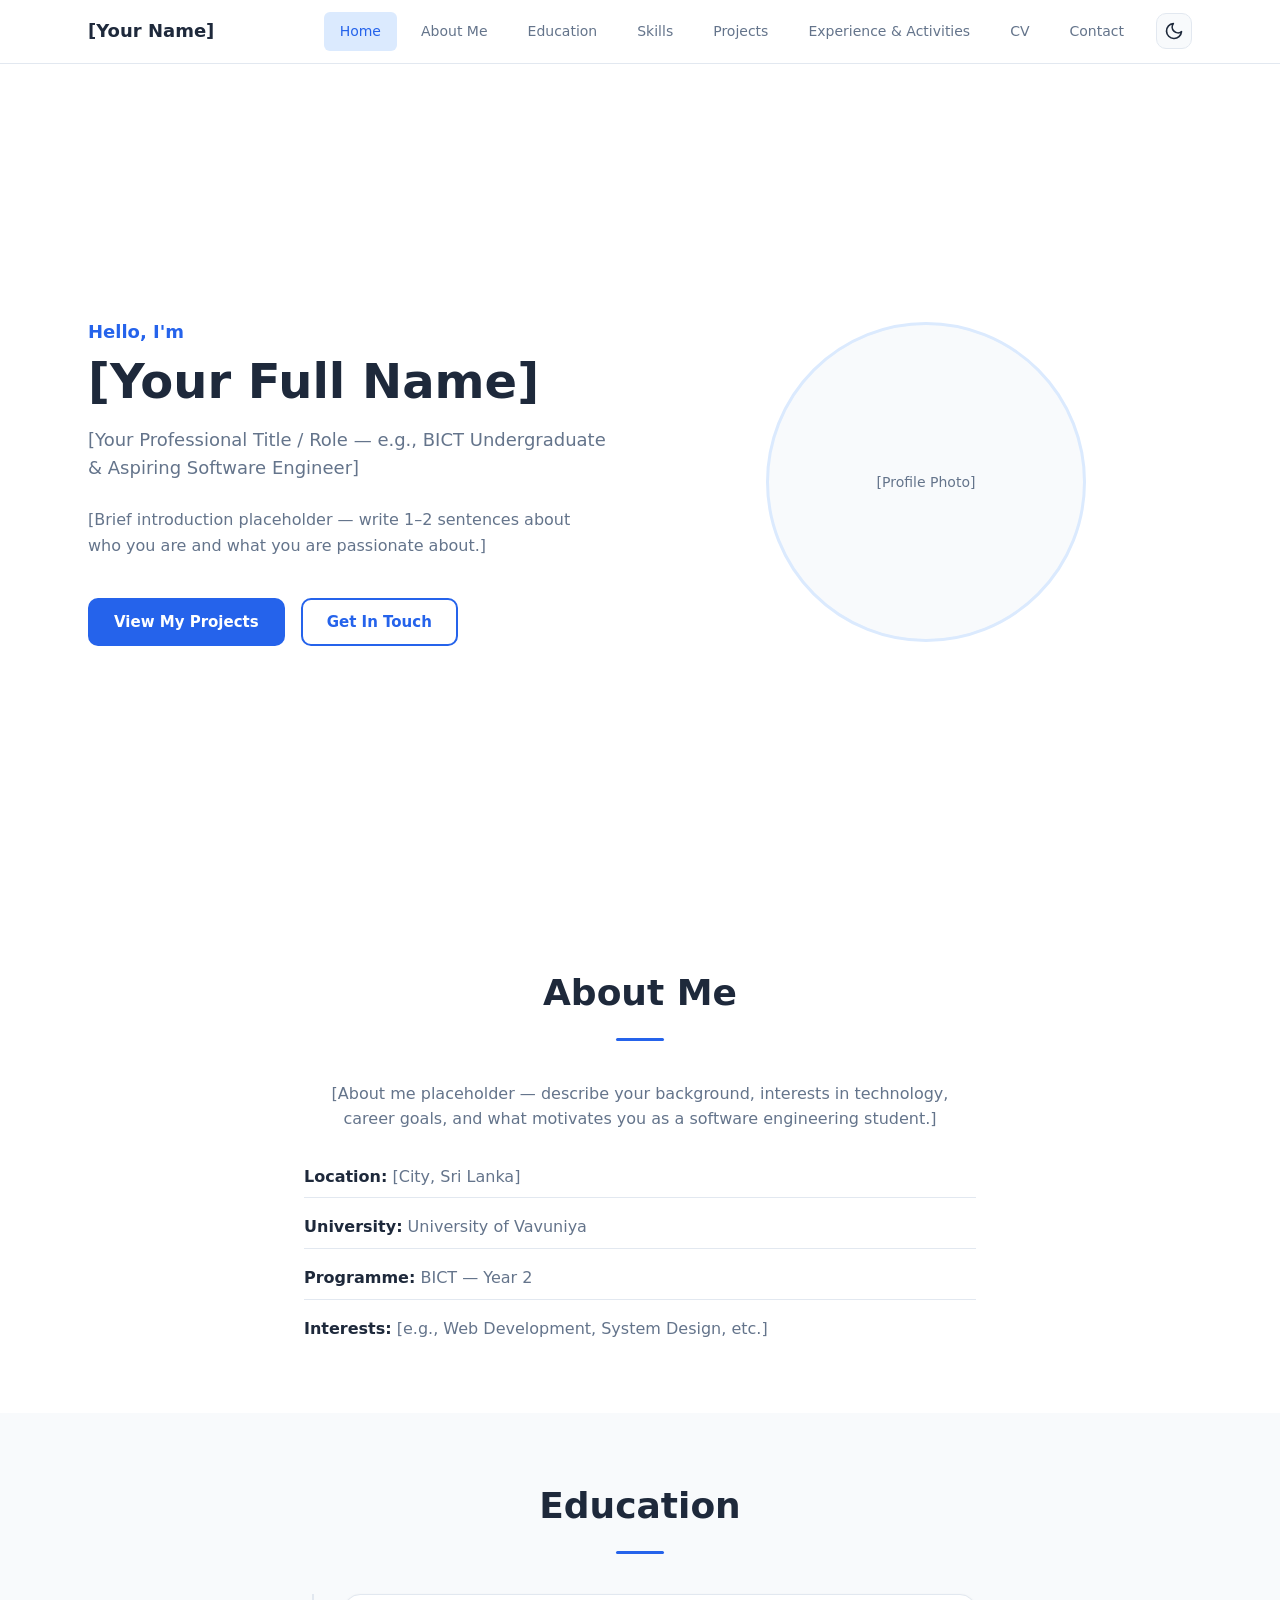
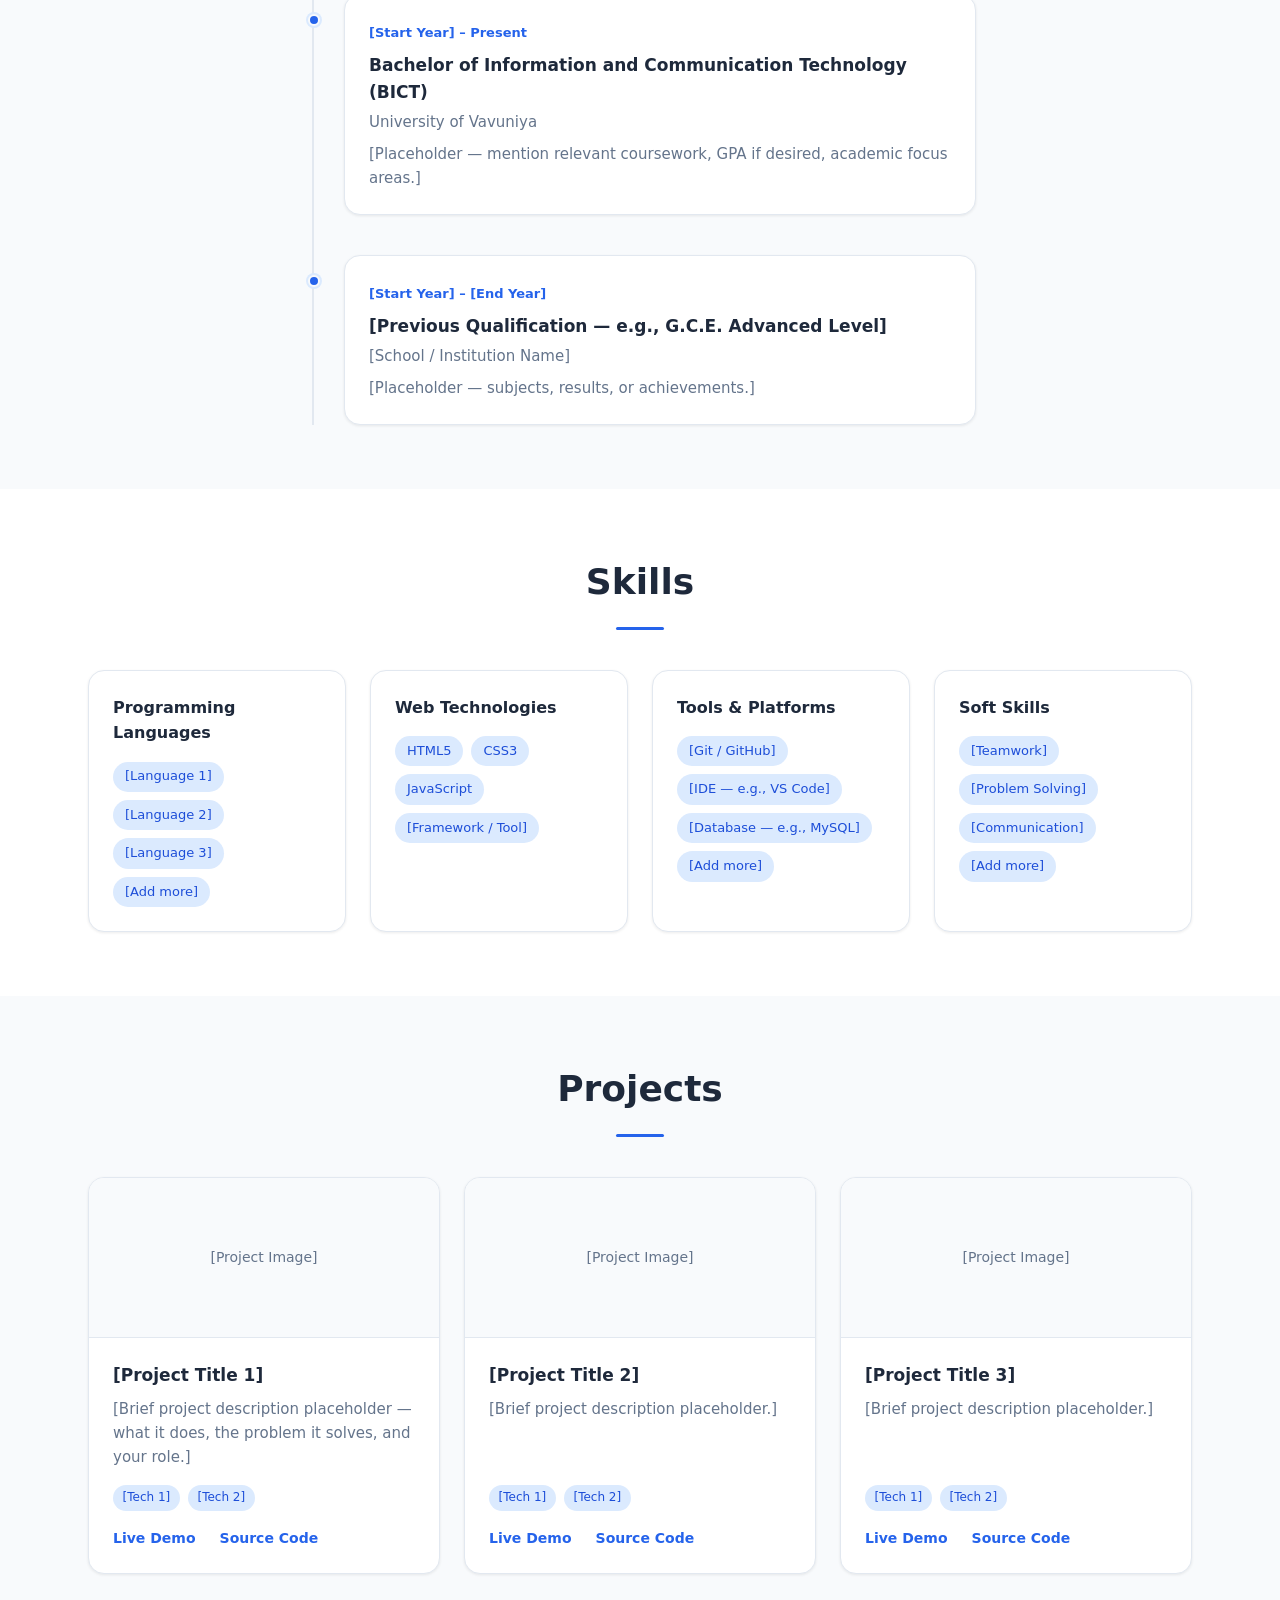
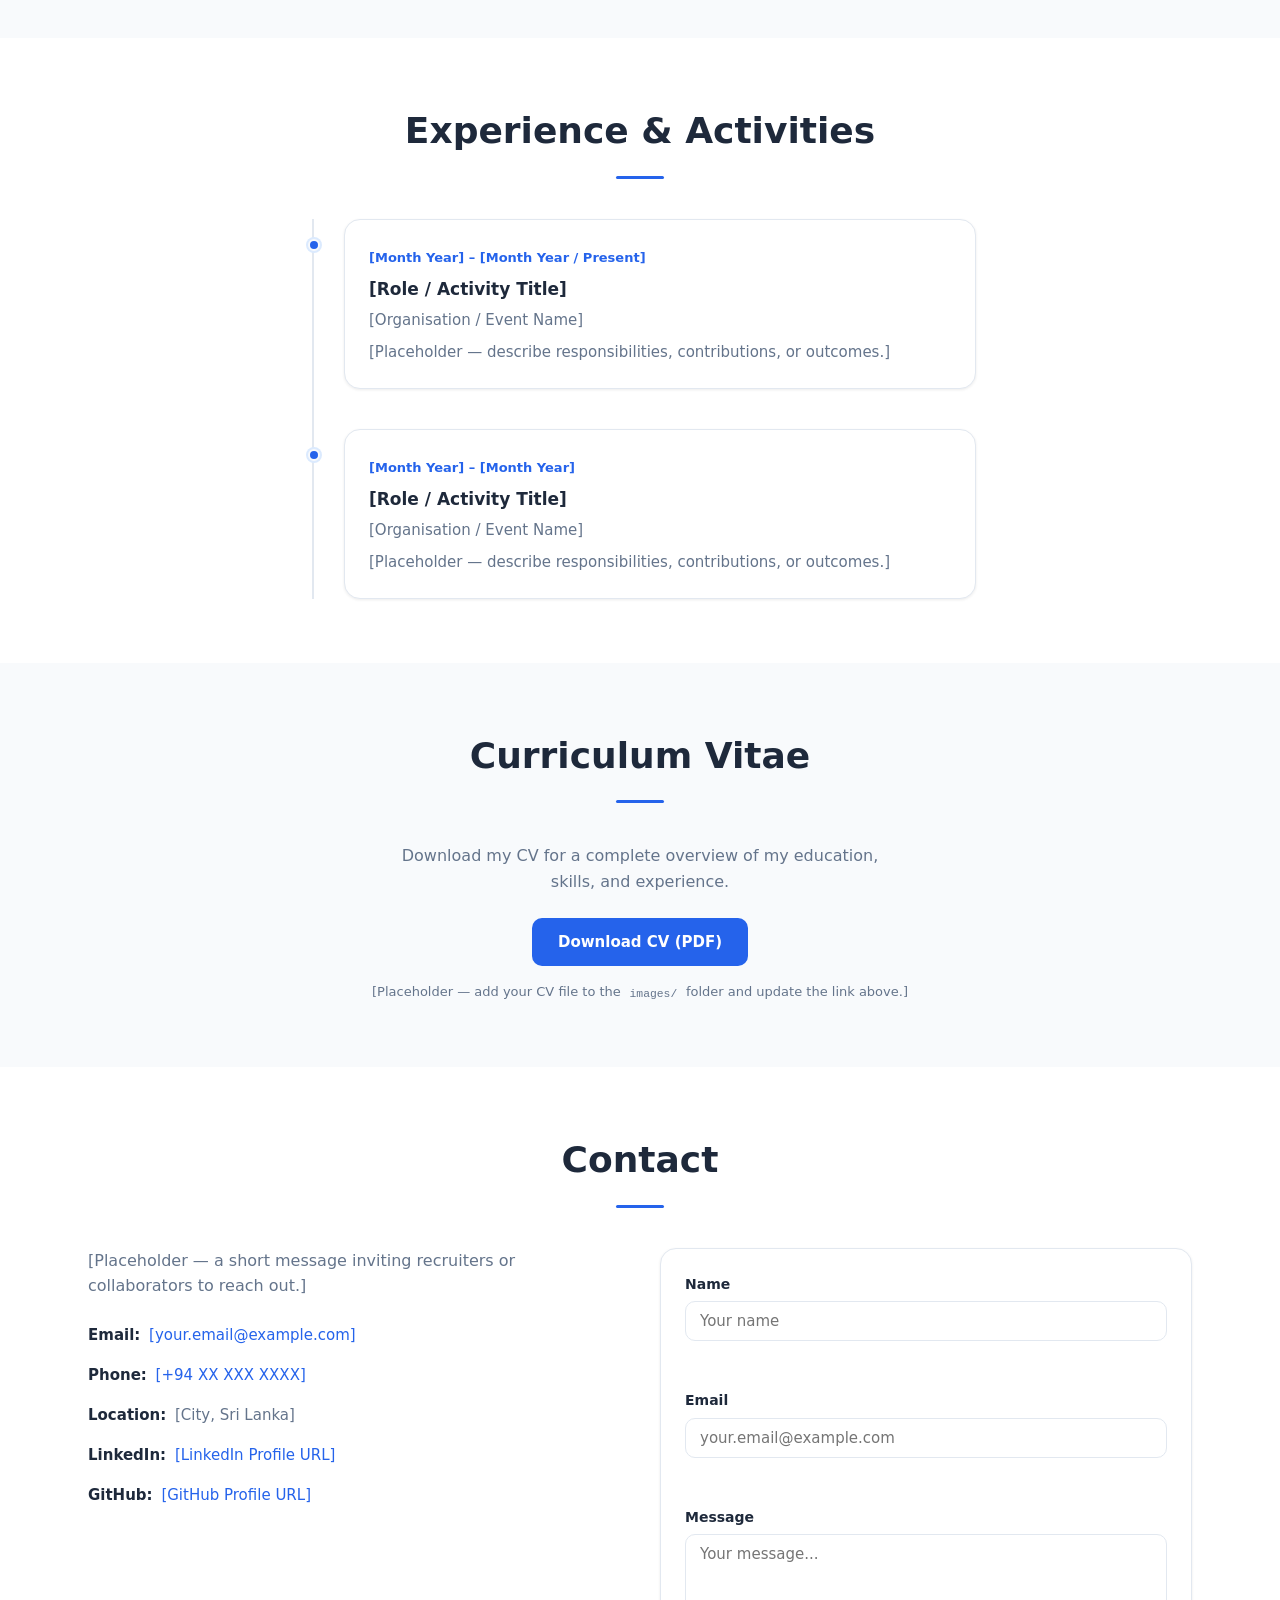
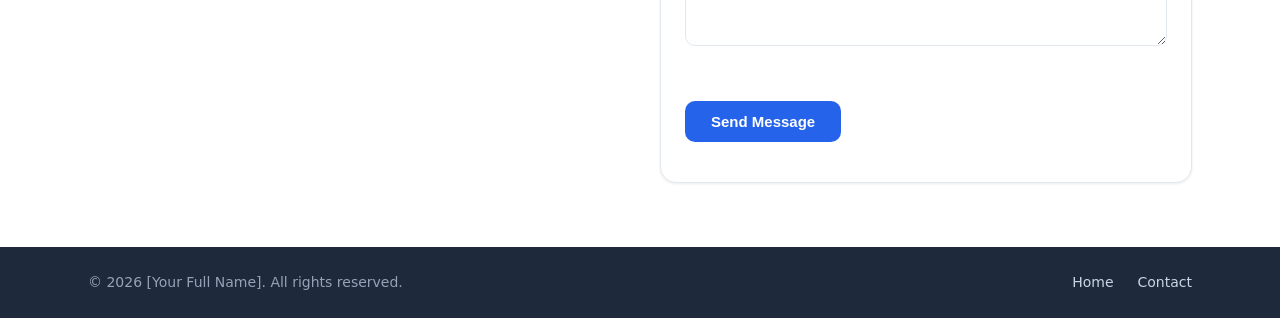
==== Website/index.html @ 362c8fc5 "Add initial portfolio website" ====
<!DOCTYPE html>
<html lang="en">
<head>
  <meta charset="UTF-8">
  <meta name="viewport" content="width=device-width, initial-scale=1.0">
  <meta name="description" content="Professional portfolio of a BICT undergraduate at the University of Vavuniya.">
  <title>[Your Name] | Professional Portfolio</title>
  <script>
    (function () {
      var storageKey = "portfolio-theme";
      var saved = localStorage.getItem(storageKey);
      var theme =
        saved ||
        (window.matchMedia("(prefers-color-scheme: dark)").matches ? "dark" : "light");
      document.documentElement.setAttribute("data-theme", theme);
    })();
  </script>
  <link rel="stylesheet" href="css/style.css">
</head>
<body>

  <!-- Skip link for keyboard users -->
  <a class="skip-link" href="#main-content">Skip to main content</a>

  <!-- Site Header & Navigation -->
  <header class="site-header">
    <nav class="navbar" aria-label="Primary navigation">
      <a class="navbar__brand" href="#home">[Your Name]</a>

      <div class="navbar__end">
        <ul class="navbar__menu" id="nav-menu">
          <li><a class="navbar__link" href="#home">Home</a></li>
          <li><a class="navbar__link" href="#about">About Me</a></li>
          <li><a class="navbar__link" href="#education">Education</a></li>
          <li><a class="navbar__link" href="#skills">Skills</a></li>
          <li><a class="navbar__link" href="#projects">Projects</a></li>
          <li><a class="navbar__link" href="#experience">Experience &amp; Activities</a></li>
          <li><a class="navbar__link" href="#cv">CV</a></li>
          <li><a class="navbar__link" href="#contact">Contact</a></li>
        </ul>

        <div class="navbar__controls">
          <button
            class="theme-toggle"
            id="theme-toggle"
            type="button"
            aria-label="Switch to dark mode"
            title="Switch to dark mode"
          >
            <svg class="theme-toggle__icon theme-toggle__icon--sun" xmlns="http://www.w3.org/2000/svg" width="20" height="20" viewBox="0 0 24 24" fill="none" stroke="currentColor" stroke-width="2" stroke-linecap="round" stroke-linejoin="round" aria-hidden="true">
              <circle cx="12" cy="12" r="5"></circle>
              <line x1="12" y1="1" x2="12" y2="3"></line>
              <line x1="12" y1="21" x2="12" y2="23"></line>
              <line x1="4.22" y1="4.22" x2="5.64" y2="5.64"></line>
              <line x1="18.36" y1="18.36" x2="19.78" y2="19.78"></line>
              <line x1="1" y1="12" x2="3" y2="12"></line>
              <line x1="21" y1="12" x2="23" y2="12"></line>
              <line x1="4.22" y1="19.78" x2="5.64" y2="18.36"></line>
              <line x1="18.36" y1="5.64" x2="19.78" y2="4.22"></line>
            </svg>
            <svg class="theme-toggle__icon theme-toggle__icon--moon" xmlns="http://www.w3.org/2000/svg" width="20" height="20" viewBox="0 0 24 24" fill="none" stroke="currentColor" stroke-width="2" stroke-linecap="round" stroke-linejoin="round" aria-hidden="true">
              <path d="M21 12.79A9 9 0 1 1 11.21 3 7 7 0 0 0 21 12.79z"></path>
            </svg>
          </button>

          <button
            class="navbar__toggle"
            id="nav-toggle"
            type="button"
            aria-label="Toggle navigation menu"
            aria-expanded="false"
            aria-controls="nav-menu"
          >
            <span class="navbar__toggle-bar"></span>
            <span class="navbar__toggle-bar"></span>
            <span class="navbar__toggle-bar"></span>
          </button>
        </div>
      </div>
    </nav>
  </header>

  <main id="main-content">

    <!-- Home / Hero -->
    <section class="section section--hero" id="home" aria-labelledby="hero-heading">
      <div class="container hero">
        <div class="hero__content">
          <p class="hero__greeting">Hello, I'm</p>
          <h1 class="hero__title" id="hero-heading">[Your Full Name]</h1>
          <p class="hero__subtitle">[Your Professional Title / Role — e.g., BICT Undergraduate &amp; Aspiring Software Engineer]</p>
          <p class="hero__intro">
            [Brief introduction placeholder — write 1–2 sentences about who you are and what you are passionate about.]
          </p>
          <div class="hero__actions">
            <a class="btn btn--primary" href="#projects">View My Projects</a>
            <a class="btn btn--outline" href="#contact">Get In Touch</a>
          </div>
        </div>
        <div class="hero__image-wrapper">
          <!-- Replace src with your profile photo: images/profile.jpg -->
          <div class="hero__image-placeholder" role="img" aria-label="Profile photo placeholder">
            <span>[Profile Photo]</span>
          </div>
        </div>
      </div>
    </section>

    <!-- About Me -->
    <section class="section" id="about" aria-labelledby="about-heading">
      <div class="container">
        <h2 class="section__title" id="about-heading">About Me</h2>
        <div class="section__divider" aria-hidden="true"></div>
        <div class="about">
          <p class="about__text">
            [About me placeholder — describe your background, interests in technology, career goals, and what motivates you as a software engineering student.]
          </p>
          <ul class="about__highlights">
            <li><strong>Location:</strong> [City, Sri Lanka]</li>
            <li><strong>University:</strong> University of Vavuniya</li>
            <li><strong>Programme:</strong> BICT — Year 2</li>
            <li><strong>Interests:</strong> [e.g., Web Development, System Design, etc.]</li>
          </ul>
        </div>
      </div>
    </section>

    <!-- Education -->
    <section class="section section--alt" id="education" aria-labelledby="education-heading">
      <div class="container">
        <h2 class="section__title" id="education-heading">Education</h2>
        <div class="section__divider" aria-hidden="true"></div>
        <div class="timeline">

          <article class="timeline__item">
            <div class="timeline__marker" aria-hidden="true"></div>
            <div class="timeline__content card">
              <time class="timeline__date" datetime="[YYYY]-[MM]">[Start Year] – Present</time>
              <h3 class="timeline__title">Bachelor of Information and Communication Technology (BICT)</h3>
              <p class="timeline__org">University of Vavuniya</p>
              <p class="timeline__desc">[Placeholder — mention relevant coursework, GPA if desired, academic focus areas.]</p>
            </div>
          </article>

          <article class="timeline__item">
            <div class="timeline__marker" aria-hidden="true"></div>
            <div class="timeline__content card">
              <time class="timeline__date" datetime="[YYYY]-[MM]">[Start Year] – [End Year]</time>
              <h3 class="timeline__title">[Previous Qualification — e.g., G.C.E. Advanced Level]</h3>
              <p class="timeline__org">[School / Institution Name]</p>
              <p class="timeline__desc">[Placeholder — subjects, results, or achievements.]</p>
            </div>
          </article>

        </div>
      </div>
    </section>

    <!-- Skills -->
    <section class="section" id="skills" aria-labelledby="skills-heading">
      <div class="container">
        <h2 class="section__title" id="skills-heading">Skills</h2>
        <div class="section__divider" aria-hidden="true"></div>
        <div class="skills-grid">

          <div class="skills-group card">
            <h3 class="skills-group__title">Programming Languages</h3>
            <ul class="skills-list">
              <li class="skill-tag">[Language 1]</li>
              <li class="skill-tag">[Language 2]</li>
              <li class="skill-tag">[Language 3]</li>
              <li class="skill-tag">[Add more]</li>
            </ul>
          </div>

          <div class="skills-group card">
            <h3 class="skills-group__title">Web Technologies</h3>
            <ul class="skills-list">
              <li class="skill-tag">HTML5</li>
              <li class="skill-tag">CSS3</li>
              <li class="skill-tag">JavaScript</li>
              <li class="skill-tag">[Framework / Tool]</li>
            </ul>
          </div>

          <div class="skills-group card">
            <h3 class="skills-group__title">Tools &amp; Platforms</h3>
            <ul class="skills-list">
              <li class="skill-tag">[Git / GitHub]</li>
              <li class="skill-tag">[IDE — e.g., VS Code]</li>
              <li class="skill-tag">[Database — e.g., MySQL]</li>
              <li class="skill-tag">[Add more]</li>
            </ul>
          </div>

          <div class="skills-group card">
            <h3 class="skills-group__title">Soft Skills</h3>
            <ul class="skills-list">
              <li class="skill-tag">[Teamwork]</li>
              <li class="skill-tag">[Problem Solving]</li>
              <li class="skill-tag">[Communication]</li>
              <li class="skill-tag">[Add more]</li>
            </ul>
          </div>

        </div>
      </div>
    </section>

    <!-- Projects -->
    <section class="section section--alt" id="projects" aria-labelledby="projects-heading">
      <div class="container">
        <h2 class="section__title" id="projects-heading">Projects</h2>
        <div class="section__divider" aria-hidden="true"></div>
        <div class="projects-grid">

          <article class="project-card card">
            <div class="project-card__image-placeholder" aria-hidden="true">[Project Image]</div>
            <div class="project-card__body">
              <h3 class="project-card__title">[Project Title 1]</h3>
              <p class="project-card__desc">[Brief project description placeholder — what it does, the problem it solves, and your role.]</p>
              <ul class="project-card__tags">
                <li class="skill-tag skill-tag--small">[Tech 1]</li>
                <li class="skill-tag skill-tag--small">[Tech 2]</li>
              </ul>
              <div class="project-card__links">
                <a class="project-card__link" href="#" aria-label="View [Project Title 1] live demo">Live Demo</a>
                <a class="project-card__link" href="#" aria-label="View [Project Title 1] source code">Source Code</a>
              </div>
            </div>
          </article>

          <article class="project-card card">
            <div class="project-card__image-placeholder" aria-hidden="true">[Project Image]</div>
            <div class="project-card__body">
              <h3 class="project-card__title">[Project Title 2]</h3>
              <p class="project-card__desc">[Brief project description placeholder.]</p>
              <ul class="project-card__tags">
                <li class="skill-tag skill-tag--small">[Tech 1]</li>
                <li class="skill-tag skill-tag--small">[Tech 2]</li>
              </ul>
              <div class="project-card__links">
                <a class="project-card__link" href="#" aria-label="View [Project Title 2] live demo">Live Demo</a>
                <a class="project-card__link" href="#" aria-label="View [Project Title 2] source code">Source Code</a>
              </div>
            </div>
          </article>

          <article class="project-card card">
            <div class="project-card__image-placeholder" aria-hidden="true">[Project Image]</div>
            <div class="project-card__body">
              <h3 class="project-card__title">[Project Title 3]</h3>
              <p class="project-card__desc">[Brief project description placeholder.]</p>
              <ul class="project-card__tags">
                <li class="skill-tag skill-tag--small">[Tech 1]</li>
                <li class="skill-tag skill-tag--small">[Tech 2]</li>
              </ul>
              <div class="project-card__links">
                <a class="project-card__link" href="#" aria-label="View [Project Title 3] live demo">Live Demo</a>
                <a class="project-card__link" href="#" aria-label="View [Project Title 3] source code">Source Code</a>
              </div>
            </div>
          </article>

        </div>
      </div>
    </section>

    <!-- Experience & Activities -->
    <section class="section" id="experience" aria-labelledby="experience-heading">
      <div class="container">
        <h2 class="section__title" id="experience-heading">Experience &amp; Activities</h2>
        <div class="section__divider" aria-hidden="true"></div>
        <div class="timeline">

          <article class="timeline__item">
            <div class="timeline__marker" aria-hidden="true"></div>
            <div class="timeline__content card">
              <time class="timeline__date" datetime="[YYYY]-[MM]">[Month Year] – [Month Year / Present]</time>
              <h3 class="timeline__title">[Role / Activity Title]</h3>
              <p class="timeline__org">[Organisation / Event Name]</p>
              <p class="timeline__desc">[Placeholder — describe responsibilities, contributions, or outcomes.]</p>
            </div>
          </article>

          <article class="timeline__item">
            <div class="timeline__marker" aria-hidden="true"></div>
            <div class="timeline__content card">
              <time class="timeline__date" datetime="[YYYY]-[MM]">[Month Year] – [Month Year]</time>
              <h3 class="timeline__title">[Role / Activity Title]</h3>
              <p class="timeline__org">[Organisation / Event Name]</p>
              <p class="timeline__desc">[Placeholder — describe responsibilities, contributions, or outcomes.]</p>
            </div>
          </article>

        </div>
      </div>
    </section>

    <!-- CV -->
    <section class="section section--alt" id="cv" aria-labelledby="cv-heading">
      <div class="container cv-section">
        <h2 class="section__title" id="cv-heading">Curriculum Vitae</h2>
        <div class="section__divider" aria-hidden="true"></div>
        <p class="cv-section__text">
          Download my CV for a complete overview of my education, skills, and experience.
        </p>
        <!-- Replace href with path to your CV file: images/cv.pdf -->
        <a class="btn btn--primary" href="#" download aria-label="Download CV as PDF">
          Download CV (PDF)
        </a>
        <p class="cv-section__note">[Placeholder — add your CV file to the <code>images/</code> folder and update the link above.]</p>
      </div>
    </section>

    <!-- Contact -->
    <section class="section" id="contact" aria-labelledby="contact-heading">
      <div class="container">
        <h2 class="section__title" id="contact-heading">Contact</h2>
        <div class="section__divider" aria-hidden="true"></div>
        <div class="contact-grid">

          <div class="contact-info">
            <p class="contact-info__text">
              [Placeholder — a short message inviting recruiters or collaborators to reach out.]
            </p>
            <ul class="contact-info__list">
              <li>
                <span class="contact-info__label">Email:</span>
                <a href="mailto:[your.email@example.com]">[your.email@example.com]</a>
              </li>
              <li>
                <span class="contact-info__label">Phone:</span>
                <a href="tel:[+94XXXXXXXXX]">[+94 XX XXX XXXX]</a>
              </li>
              <li>
                <span class="contact-info__label">Location:</span>
                [City, Sri Lanka]
              </li>
              <li>
                <span class="contact-info__label">LinkedIn:</span>
                <a href="#" target="_blank" rel="noopener noreferrer">[LinkedIn Profile URL]</a>
              </li>
              <li>
                <span class="contact-info__label">GitHub:</span>
                <a href="#" target="_blank" rel="noopener noreferrer">[GitHub Profile URL]</a>
              </li>
            </ul>
          </div>

          <form class="contact-form card" id="contact-form" novalidate>
            <div class="form-group">
              <label class="form-label" for="contact-name">Name</label>
              <input class="form-input" type="text" id="contact-name" name="name" placeholder="Your name" required autocomplete="name">
              <span class="form-error" id="name-error" role="alert"></span>
            </div>
            <div class="form-group">
              <label class="form-label" for="contact-email">Email</label>
              <input class="form-input" type="email" id="contact-email" name="email" placeholder="your.email@example.com" required autocomplete="email">
              <span class="form-error" id="email-error" role="alert"></span>
            </div>
            <div class="form-group">
              <label class="form-label" for="contact-message">Message</label>
              <textarea class="form-input form-textarea" id="contact-message" name="message" rows="5" placeholder="Your message..." required></textarea>
              <span class="form-error" id="message-error" role="alert"></span>
            </div>
            <button class="btn btn--primary" type="submit">Send Message</button>
            <p class="form-note" id="form-status" role="status" aria-live="polite"></p>
          </form>

        </div>
      </div>
    </section>

  </main>

  <!-- Footer -->
  <footer class="site-footer">
    <div class="container site-footer__inner">
      <p>&copy; <span id="current-year"></span> [Your Full Name]. All rights reserved.</p>
      <nav aria-label="Footer navigation">
        <ul class="site-footer__links">
          <li><a href="#home">Home</a></li>
          <li><a href="#contact">Contact</a></li>
        </ul>
      </nav>
    </div>
  </footer>

  <script src="js/script.js"></script>
</body>
</html>
---- Website/css/style.css ----
/* ========================================
   CSS Custom Properties — Light Theme (default)
   ======================================== */
:root,
[data-theme="light"] {
  color-scheme: light;

  --color-primary: #2563eb;
  --color-primary-dark: #1d4ed8;
  --color-primary-light: #dbeafe;
  --color-text: #1e293b;
  --color-text-muted: #64748b;
  --color-bg: #ffffff;
  --color-bg-alt: #f8fafc;
  --color-border: #e2e8f0;
  --color-card: #ffffff;
  --color-header-bg: rgba(255, 255, 255, 0.95);
  --color-on-primary: #ffffff;
  --color-error: #ef4444;
  --color-success: #16a34a;
  --color-footer-bg: #1e293b;
  --color-footer-text: #94a3b8;
  --color-footer-link: #cbd5e1;
  --color-footer-link-hover: #ffffff;

  --font-family: "Segoe UI", system-ui, -apple-system, sans-serif;
  --font-size-base: 1rem;
  --line-height: 1.6;

  --spacing-xs: 0.5rem;
  --spacing-sm: 1rem;
  --spacing-md: 1.5rem;
  --spacing-lg: 2.5rem;
  --spacing-xl: 4rem;

  --radius-sm: 0.375rem;
  --radius-md: 0.625rem;
  --radius-lg: 1rem;

  --shadow-sm: 0 1px 3px rgba(0, 0, 0, 0.08);
  --shadow-md: 0 4px 12px rgba(0, 0, 0, 0.08);
  --shadow-lg: 0 8px 24px rgba(0, 0, 0, 0.1);

  --header-height: 4rem;
  --transition: 0.25s ease;
  --max-width: 72rem;
}

/* ========================================
   CSS Custom Properties — Dark Theme
   ======================================== */
[data-theme="dark"] {
  color-scheme: dark;

  --color-primary: #3b82f6;
  --color-primary-dark: #2563eb;
  --color-primary-light: rgba(59, 130, 246, 0.15);
  --color-text: #f1f5f9;
  --color-text-muted: #94a3b8;
  --color-bg: #0f172a;
  --color-bg-alt: #1e293b;
  --color-border: #334155;
  --color-card: #1e293b;
  --color-header-bg: rgba(15, 23, 42, 0.95);
  --color-on-primary: #ffffff;
  --color-error: #f87171;
  --color-success: #4ade80;
  --color-footer-bg: #020617;
  --color-footer-text: #94a3b8;
  --color-footer-link: #cbd5e1;
  --color-footer-link-hover: #f8fafc;

  --shadow-sm: 0 1px 3px rgba(0, 0, 0, 0.3);
  --shadow-md: 0 4px 12px rgba(0, 0, 0, 0.4);
  --shadow-lg: 0 8px 24px rgba(0, 0, 0, 0.5);
}

/* ========================================
   Reset & Base
   ======================================== */
*,
*::before,
*::after {
  box-sizing: border-box;
  margin: 0;
  padding: 0;
}

html {
  scroll-behavior: smooth;
  scroll-padding-top: var(--header-height);
}

body {
  font-family: var(--font-family);
  font-size: var(--font-size-base);
  line-height: var(--line-height);
  color: var(--color-text);
  background-color: var(--color-bg);
  -webkit-font-smoothing: antialiased;
  transition: background-color var(--transition), color var(--transition);
}

img {
  max-width: 100%;
  height: auto;
  display: block;
}

a {
  color: var(--color-primary);
  text-decoration: none;
  transition: color var(--transition);
}

a:hover,
a:focus-visible {
  color: var(--color-primary-dark);
}

ul {
  list-style: none;
}

code {
  font-size: 0.875em;
  background: var(--color-bg-alt);
  padding: 0.15em 0.4em;
  border-radius: var(--radius-sm);
}

/* ========================================
   Accessibility
   ======================================== */
.skip-link {
  position: absolute;
  top: -100%;
  left: var(--spacing-sm);
  z-index: 1000;
  padding: var(--spacing-xs) var(--spacing-sm);
  background: var(--color-primary);
  color: var(--color-on-primary);
  border-radius: var(--radius-sm);
  font-weight: 600;
}

.skip-link:focus {
  top: var(--spacing-sm);
}

:focus-visible {
  outline: 2px solid var(--color-primary);
  outline-offset: 2px;
}

/* ========================================
   Layout
   ======================================== */
.container {
  width: 100%;
  max-width: var(--max-width);
  margin-inline: auto;
  padding-inline: var(--spacing-md);
}

.section {
  padding-block: var(--spacing-xl);
}

.section--alt {
  background-color: var(--color-bg-alt);
  transition: background-color var(--transition);
}

.section--hero {
  min-height: calc(100vh - var(--header-height));
  display: flex;
  align-items: center;
  padding-block: var(--spacing-lg);
}

.section__title {
  font-size: clamp(1.75rem, 4vw, 2.25rem);
  font-weight: 700;
  color: var(--color-text);
  text-align: center;
  margin-bottom: var(--spacing-sm);
}

.section__divider {
  width: 3rem;
  height: 3px;
  background: var(--color-primary);
  border-radius: 2px;
  margin: 0 auto var(--spacing-lg);
}

/* ========================================
   Header & Navigation
   ======================================== */
.site-header {
  position: sticky;
  top: 0;
  z-index: 100;
  background: var(--color-header-bg);
  backdrop-filter: blur(8px);
  border-bottom: 1px solid var(--color-border);
  height: var(--header-height);
  transition: background-color var(--transition), border-color var(--transition);
}

.navbar {
  display: flex;
  align-items: center;
  justify-content: space-between;
  max-width: var(--max-width);
  margin-inline: auto;
  padding-inline: var(--spacing-md);
  height: 100%;
}

.navbar__end {
  display: flex;
  align-items: center;
  gap: var(--spacing-sm);
  margin-left: auto;
}

.navbar__brand {
  font-size: 1.125rem;
  font-weight: 700;
  color: var(--color-text);
  white-space: nowrap;
}

.navbar__brand:hover {
  color: var(--color-primary);
}

.navbar__controls {
  display: flex;
  align-items: center;
  gap: var(--spacing-xs);
}

.theme-toggle {
  display: flex;
  align-items: center;
  justify-content: center;
  width: 2.25rem;
  height: 2.25rem;
  padding: 0;
  border: 1px solid var(--color-border);
  border-radius: var(--radius-md);
  background: var(--color-bg-alt);
  color: var(--color-text);
  cursor: pointer;
  transition: background var(--transition), color var(--transition), border-color var(--transition);
}

.theme-toggle:hover,
.theme-toggle:focus-visible {
  background: var(--color-primary-light);
  color: var(--color-primary);
  border-color: var(--color-primary);
}

.theme-toggle__icon {
  display: none;
}

[data-theme="light"] .theme-toggle__icon--moon,
[data-theme="dark"] .theme-toggle__icon--sun {
  display: block;
}

.navbar__toggle {
  display: none;
  flex-direction: column;
  justify-content: center;
  gap: 5px;
  width: 2.25rem;
  height: 2.25rem;
  background: none;
  border: none;
  cursor: pointer;
  padding: 0.25rem;
}

.navbar__toggle-bar {
  display: block;
  width: 100%;
  height: 2px;
  background: var(--color-text);
  border-radius: 2px;
  transition: transform var(--transition), opacity var(--transition);
}

.navbar__toggle[aria-expanded="true"] .navbar__toggle-bar:nth-child(1) {
  transform: translateY(7px) rotate(45deg);
}

.navbar__toggle[aria-expanded="true"] .navbar__toggle-bar:nth-child(2) {
  opacity: 0;
}

.navbar__toggle[aria-expanded="true"] .navbar__toggle-bar:nth-child(3) {
  transform: translateY(-7px) rotate(-45deg);
}

.navbar__menu {
  display: flex;
  align-items: center;
  gap: var(--spacing-xs);
}

.navbar__link {
  display: block;
  padding: var(--spacing-xs) var(--spacing-sm);
  font-size: 0.875rem;
  font-weight: 500;
  color: var(--color-text-muted);
  border-radius: var(--radius-sm);
  transition: color var(--transition), background var(--transition);
}

.navbar__link:hover,
.navbar__link:focus-visible {
  color: var(--color-primary);
  background: var(--color-primary-light);
}

.navbar__link.active {
  color: var(--color-primary);
  background: var(--color-primary-light);
}

/* ========================================
   Buttons
   ======================================== */
.btn {
  display: inline-block;
  padding: 0.625rem 1.5rem;
  font-size: 0.9375rem;
  font-weight: 600;
  border-radius: var(--radius-md);
  border: 2px solid transparent;
  cursor: pointer;
  transition: background var(--transition), color var(--transition), border-color var(--transition), transform 0.15s ease;
  text-align: center;
}

.btn:hover {
  transform: translateY(-1px);
}

.btn--primary {
  background: var(--color-primary);
  color: var(--color-on-primary);
}

.btn--primary:hover,
.btn--primary:focus-visible {
  background: var(--color-primary-dark);
  color: var(--color-on-primary);
}

.btn--outline {
  background: transparent;
  color: var(--color-primary);
  border-color: var(--color-primary);
}

.btn--outline:hover,
.btn--outline:focus-visible {
  background: var(--color-primary);
  color: var(--color-on-primary);
}

/* ========================================
   Cards
   ======================================== */
.card {
  background: var(--color-card);
  border: 1px solid var(--color-border);
  border-radius: var(--radius-lg);
  padding: var(--spacing-md);
  box-shadow: var(--shadow-sm);
  transition: box-shadow var(--transition), transform var(--transition), background-color var(--transition), border-color var(--transition);
}

.card:hover {
  box-shadow: var(--shadow-md);
}

/* ========================================
   Hero
   ======================================== */
.hero {
  display: grid;
  grid-template-columns: 1fr 1fr;
  gap: var(--spacing-lg);
  align-items: center;
}

.hero__greeting {
  font-size: 1.125rem;
  color: var(--color-primary);
  font-weight: 600;
  margin-bottom: var(--spacing-xs);
}

.hero__title {
  font-size: clamp(2rem, 5vw, 3rem);
  font-weight: 800;
  line-height: 1.15;
  margin-bottom: var(--spacing-sm);
}

.hero__subtitle {
  font-size: 1.125rem;
  color: var(--color-text-muted);
  margin-bottom: var(--spacing-md);
}

.hero__intro {
  color: var(--color-text-muted);
  margin-bottom: var(--spacing-lg);
  max-width: 32rem;
}

.hero__actions {
  display: flex;
  flex-wrap: wrap;
  gap: var(--spacing-sm);
}

.hero__image-wrapper {
  display: flex;
  justify-content: center;
}

.hero__image-placeholder {
  width: 100%;
  max-width: 20rem;
  aspect-ratio: 1;
  border-radius: 50%;
  background: var(--color-bg-alt);
  border: 3px solid var(--color-primary-light);
  display: flex;
  align-items: center;
  justify-content: center;
  color: var(--color-text-muted);
  font-size: 0.875rem;
  font-weight: 500;
}

/* ========================================
   About
   ======================================== */
.about {
  max-width: 42rem;
  margin-inline: auto;
}

.about__text {
  color: var(--color-text-muted);
  margin-bottom: var(--spacing-md);
  text-align: center;
}

.about__highlights {
  display: grid;
  gap: var(--spacing-xs);
}

.about__highlights li {
  padding: var(--spacing-xs) 0;
  border-bottom: 1px solid var(--color-border);
  color: var(--color-text-muted);
}

.about__highlights li:last-child {
  border-bottom: none;
}

.about__highlights strong {
  color: var(--color-text);
}

/* ========================================
   Timeline
   ======================================== */
.timeline {
  position: relative;
  max-width: 42rem;
  margin-inline: auto;
  padding-left: var(--spacing-lg);
}

.timeline::before {
  content: "";
  position: absolute;
  left: 0.5rem;
  top: 0;
  bottom: 0;
  width: 2px;
  background: var(--color-border);
}

.timeline__item {
  position: relative;
  margin-bottom: var(--spacing-lg);
}

.timeline__item:last-child {
  margin-bottom: 0;
}

.timeline__marker {
  position: absolute;
  left: calc(-1 * var(--spacing-lg) + 0.25rem);
  top: 1.25rem;
  width: 0.75rem;
  height: 0.75rem;
  border-radius: 50%;
  background: var(--color-primary);
  border: 2px solid var(--color-bg-alt);
  box-shadow: 0 0 0 2px var(--color-primary-light);
}

.timeline__date {
  display: inline-block;
  font-size: 0.8125rem;
  font-weight: 600;
  color: var(--color-primary);
  margin-bottom: var(--spacing-xs);
}

.timeline__title {
  font-size: 1.0625rem;
  font-weight: 700;
  margin-bottom: 0.25rem;
}

.timeline__org {
  font-size: 0.9375rem;
  color: var(--color-text-muted);
  margin-bottom: var(--spacing-xs);
}

.timeline__desc {
  font-size: 0.9375rem;
  color: var(--color-text-muted);
}

/* ========================================
   Skills
   ======================================== */
.skills-grid {
  display: grid;
  grid-template-columns: repeat(auto-fit, minmax(16rem, 1fr));
  gap: var(--spacing-md);
}

.skills-group__title {
  font-size: 1rem;
  font-weight: 700;
  margin-bottom: var(--spacing-sm);
}

.skills-list {
  display: flex;
  flex-wrap: wrap;
  gap: var(--spacing-xs);
}

.skill-tag {
  display: inline-block;
  padding: 0.3rem 0.75rem;
  font-size: 0.8125rem;
  font-weight: 500;
  background: var(--color-primary-light);
  color: var(--color-primary-dark);
  border-radius: 999px;
}

.skill-tag--small {
  font-size: 0.75rem;
  padding: 0.2rem 0.6rem;
}

/* ========================================
   Projects
   ======================================== */
.projects-grid {
  display: grid;
  grid-template-columns: repeat(auto-fit, minmax(18rem, 1fr));
  gap: var(--spacing-md);
}

.project-card {
  padding: 0;
  overflow: hidden;
  display: flex;
  flex-direction: column;
}

.project-card:hover {
  transform: translateY(-3px);
}

.project-card__image-placeholder {
  height: 10rem;
  background: var(--color-bg-alt);
  display: flex;
  align-items: center;
  justify-content: center;
  color: var(--color-text-muted);
  font-size: 0.875rem;
  border-bottom: 1px solid var(--color-border);
}

.project-card__body {
  padding: var(--spacing-md);
  flex: 1;
  display: flex;
  flex-direction: column;
}

.project-card__title {
  font-size: 1.0625rem;
  font-weight: 700;
  margin-bottom: var(--spacing-xs);
}

.project-card__desc {
  font-size: 0.9375rem;
  color: var(--color-text-muted);
  margin-bottom: var(--spacing-sm);
  flex: 1;
}

.project-card__tags {
  display: flex;
  flex-wrap: wrap;
  gap: var(--spacing-xs);
  margin-bottom: var(--spacing-sm);
}

.project-card__links {
  display: flex;
  gap: var(--spacing-md);
}

.project-card__link {
  font-size: 0.875rem;
  font-weight: 600;
}

/* ========================================
   CV Section
   ======================================== */
.cv-section {
  text-align: center;
}

.cv-section__text {
  color: var(--color-text-muted);
  margin-bottom: var(--spacing-md);
  max-width: 32rem;
  margin-inline: auto;
}

.cv-section__note {
  margin-top: var(--spacing-sm);
  font-size: 0.8125rem;
  color: var(--color-text-muted);
}

/* ========================================
   Contact
   ======================================== */
.contact-grid {
  display: grid;
  grid-template-columns: 1fr 1fr;
  gap: var(--spacing-lg);
  align-items: start;
}

.contact-info__text {
  color: var(--color-text-muted);
  margin-bottom: var(--spacing-md);
}

.contact-info__list {
  display: grid;
  gap: var(--spacing-sm);
}

.contact-info__list li {
  font-size: 0.9375rem;
  color: var(--color-text-muted);
}

.contact-info__label {
  font-weight: 600;
  color: var(--color-text);
  margin-right: 0.25rem;
}

/* Form */
.form-group {
  margin-bottom: var(--spacing-md);
}

.form-label {
  display: block;
  font-size: 0.875rem;
  font-weight: 600;
  margin-bottom: 0.375rem;
}

.form-input {
  width: 100%;
  padding: 0.625rem 0.875rem;
  font-family: inherit;
  font-size: 0.9375rem;
  border: 1px solid var(--color-border);
  border-radius: var(--radius-md);
  background: var(--color-bg);
  color: var(--color-text);
  transition: border-color var(--transition), box-shadow var(--transition);
}

.form-input:focus {
  outline: none;
  border-color: var(--color-primary);
  box-shadow: 0 0 0 3px var(--color-primary-light);
}

.form-input.invalid {
  border-color: var(--color-error);
}

.form-textarea {
  resize: vertical;
  min-height: 7rem;
}

.form-error {
  display: block;
  font-size: 0.8125rem;
  color: var(--color-error);
  margin-top: 0.25rem;
  min-height: 1.25rem;
}

.form-note {
  margin-top: var(--spacing-sm);
  font-size: 0.875rem;
  color: var(--color-text-muted);
}

.form-note.success {
  color: var(--color-success);
}

/* ========================================
   Footer
   ======================================== */
.site-footer {
  background: var(--color-footer-bg);
  color: var(--color-footer-text);
  padding-block: var(--spacing-md);
  transition: background-color var(--transition);
}

.site-footer__inner {
  display: flex;
  align-items: center;
  justify-content: space-between;
  flex-wrap: wrap;
  gap: var(--spacing-sm);
  font-size: 0.875rem;
}

.site-footer a {
  color: var(--color-footer-link);
}

.site-footer a:hover {
  color: var(--color-footer-link-hover);
}

.site-footer__links {
  display: flex;
  gap: var(--spacing-md);
}

/* ========================================
   Responsive
   ======================================== */
@media (max-width: 768px) {
  .navbar__end {
    gap: var(--spacing-xs);
  }

  .navbar__toggle {
    display: flex;
  }

  .navbar__menu {
    position: fixed;
    top: var(--header-height);
    left: 0;
    right: 0;
    flex-direction: column;
    align-items: stretch;
    background: var(--color-bg);
    border-bottom: 1px solid var(--color-border);
    padding: var(--spacing-sm);
    gap: 0;
    transform: translateY(-110%);
    opacity: 0;
    visibility: hidden;
    transition: transform var(--transition), opacity var(--transition), visibility var(--transition);
    box-shadow: var(--shadow-md);
  }

  .navbar__menu.open {
    transform: translateY(0);
    opacity: 1;
    visibility: visible;
  }

  .navbar__link {
    padding: var(--spacing-sm);
    font-size: 1rem;
  }

  .hero {
    grid-template-columns: 1fr;
    text-align: center;
  }

  .hero__intro {
    margin-inline: auto;
  }

  .hero__actions {
    justify-content: center;
  }

  .hero__image-wrapper {
    order: -1;
  }

  .hero__image-placeholder {
    max-width: 12rem;
  }

  .contact-grid {
    grid-template-columns: 1fr;
  }

  .site-footer__inner {
    flex-direction: column;
    text-align: center;
  }
}

@media (max-width: 480px) {
  .section {
    padding-block: var(--spacing-lg);
  }

  .hero__actions {
    flex-direction: column;
  }

  .btn {
    width: 100%;
  }
}
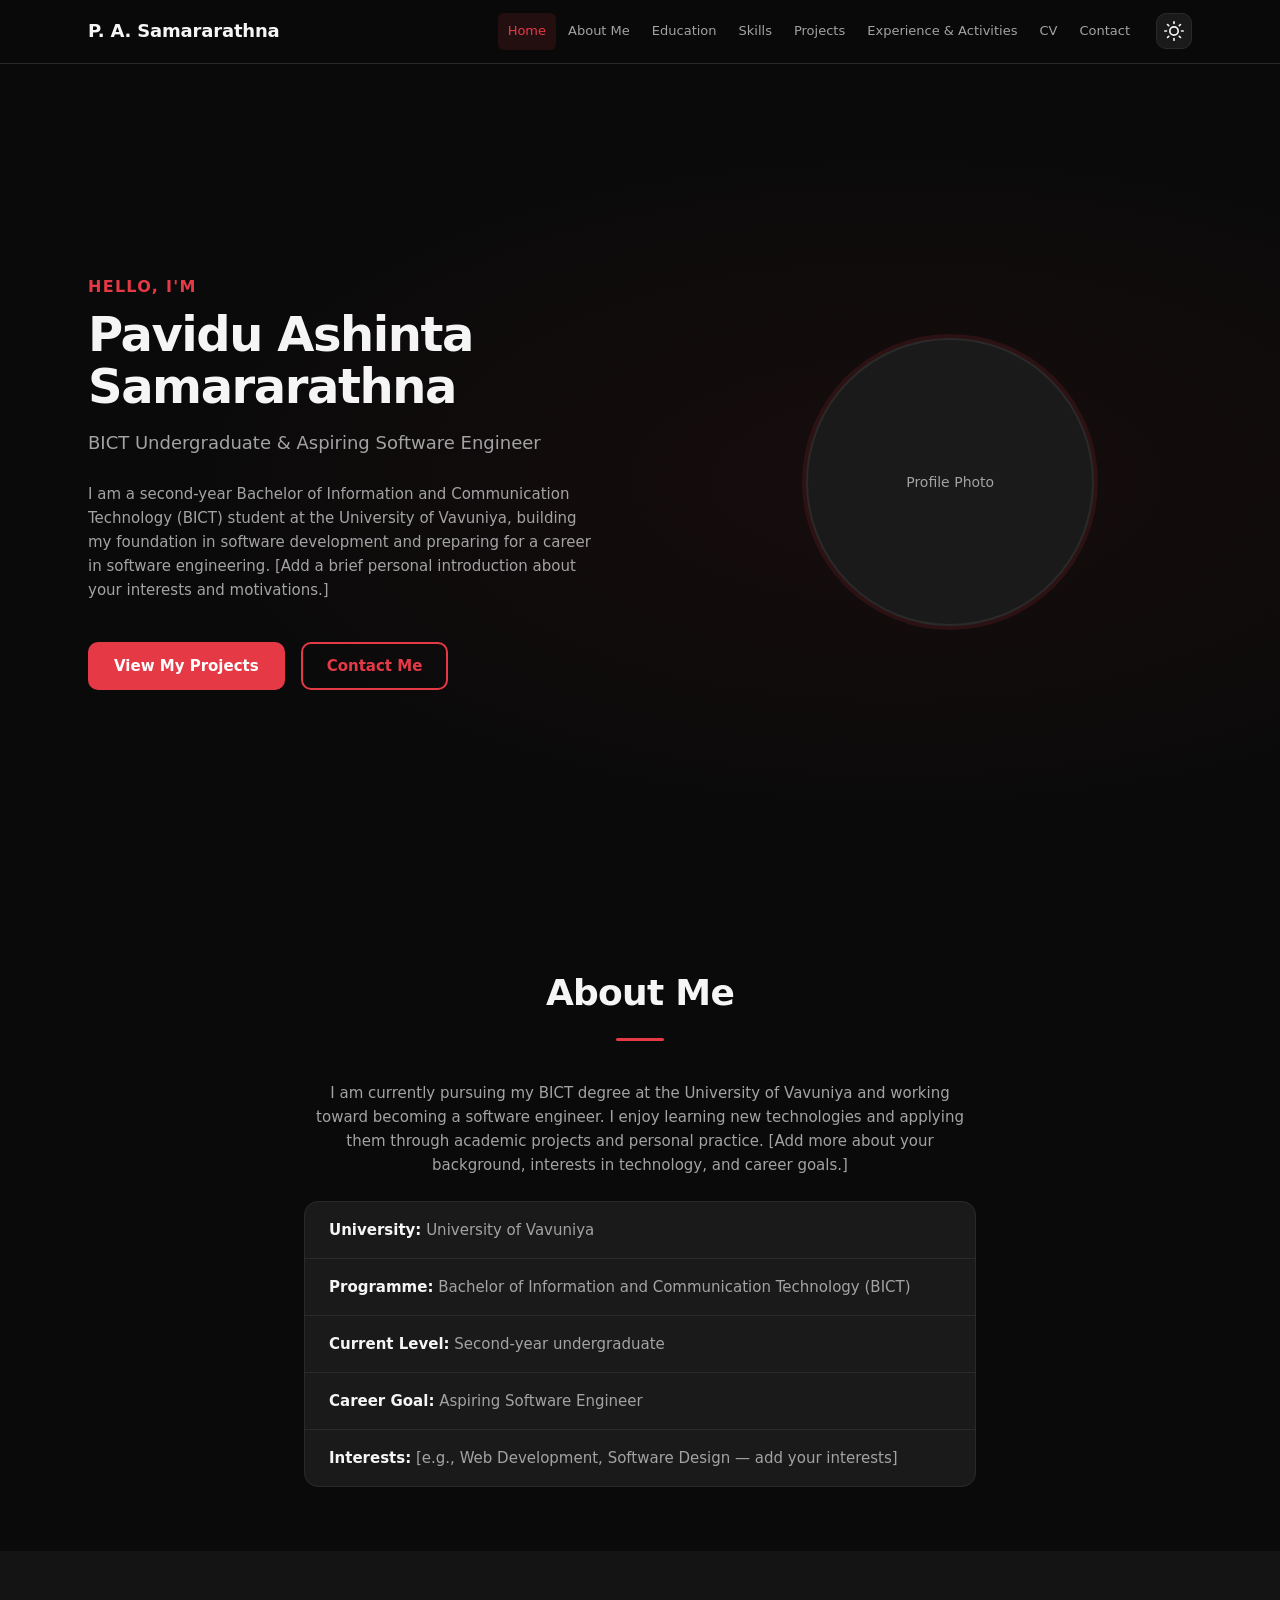
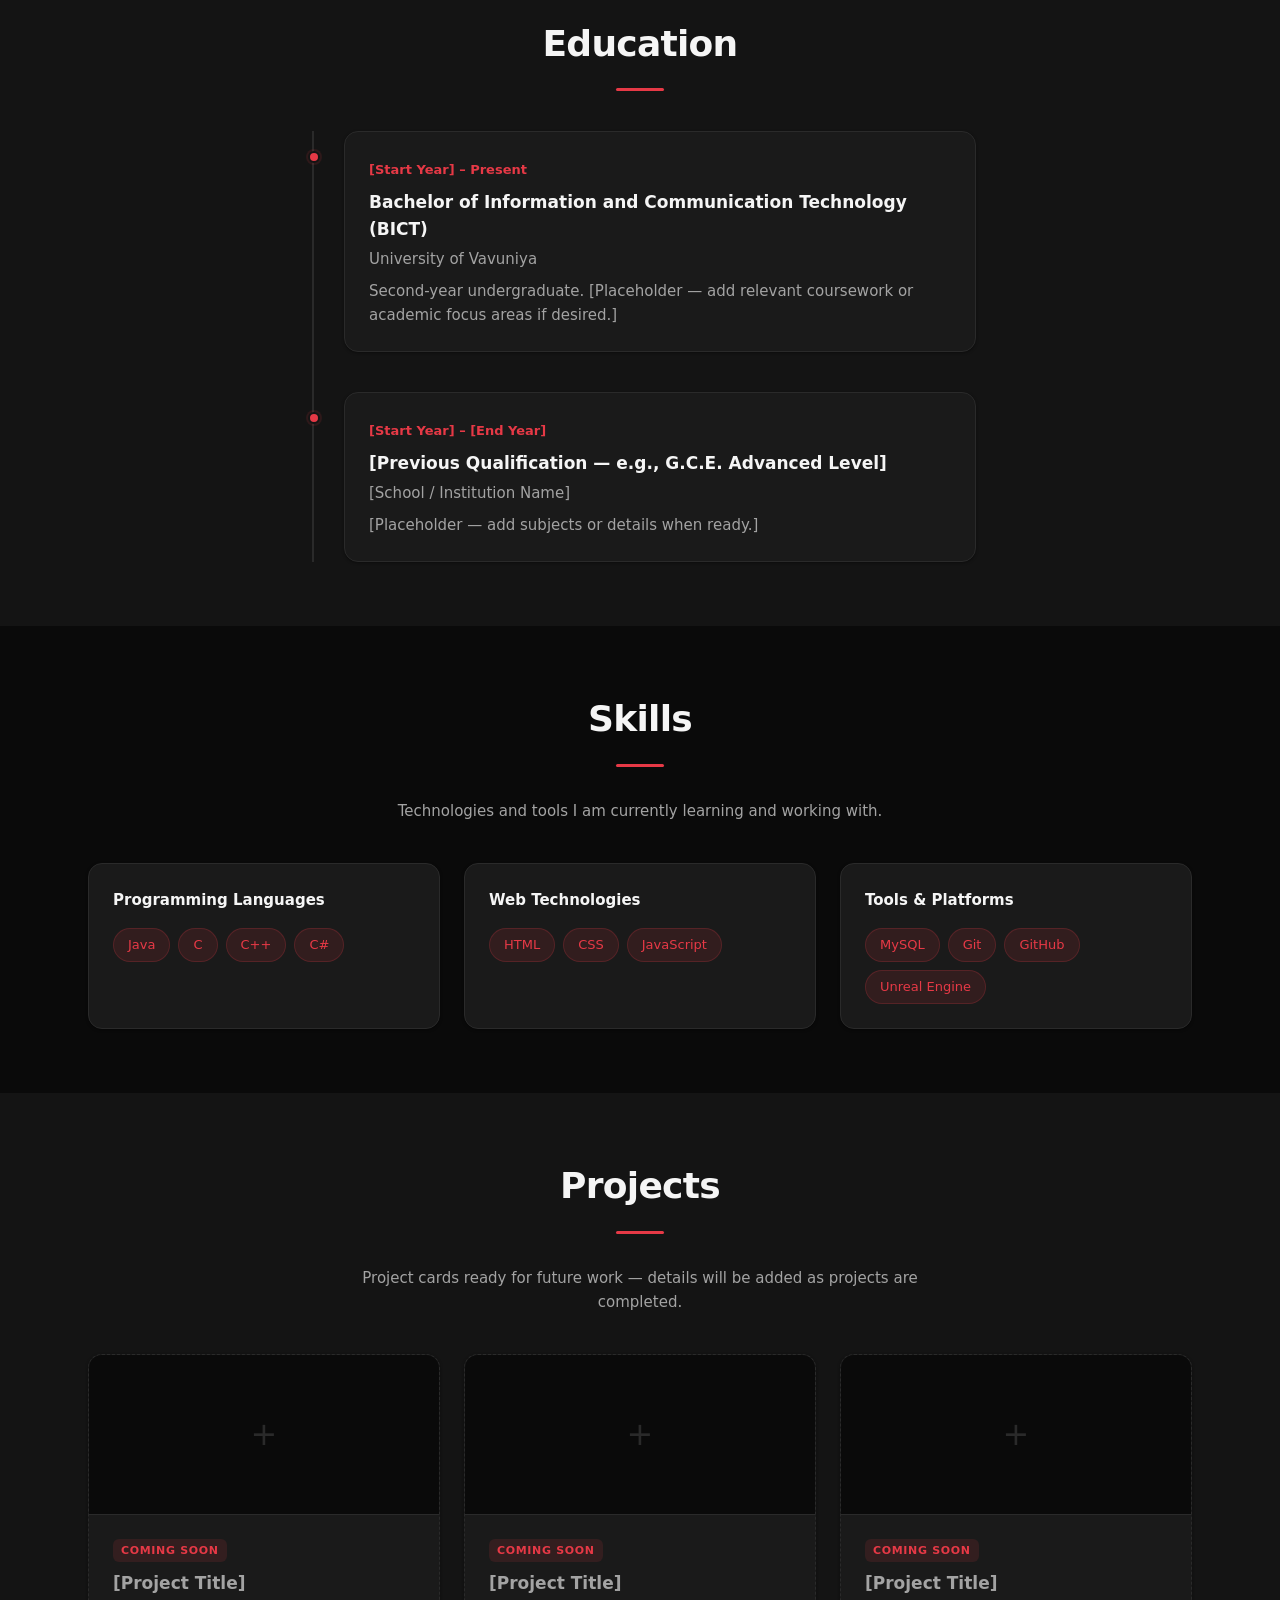
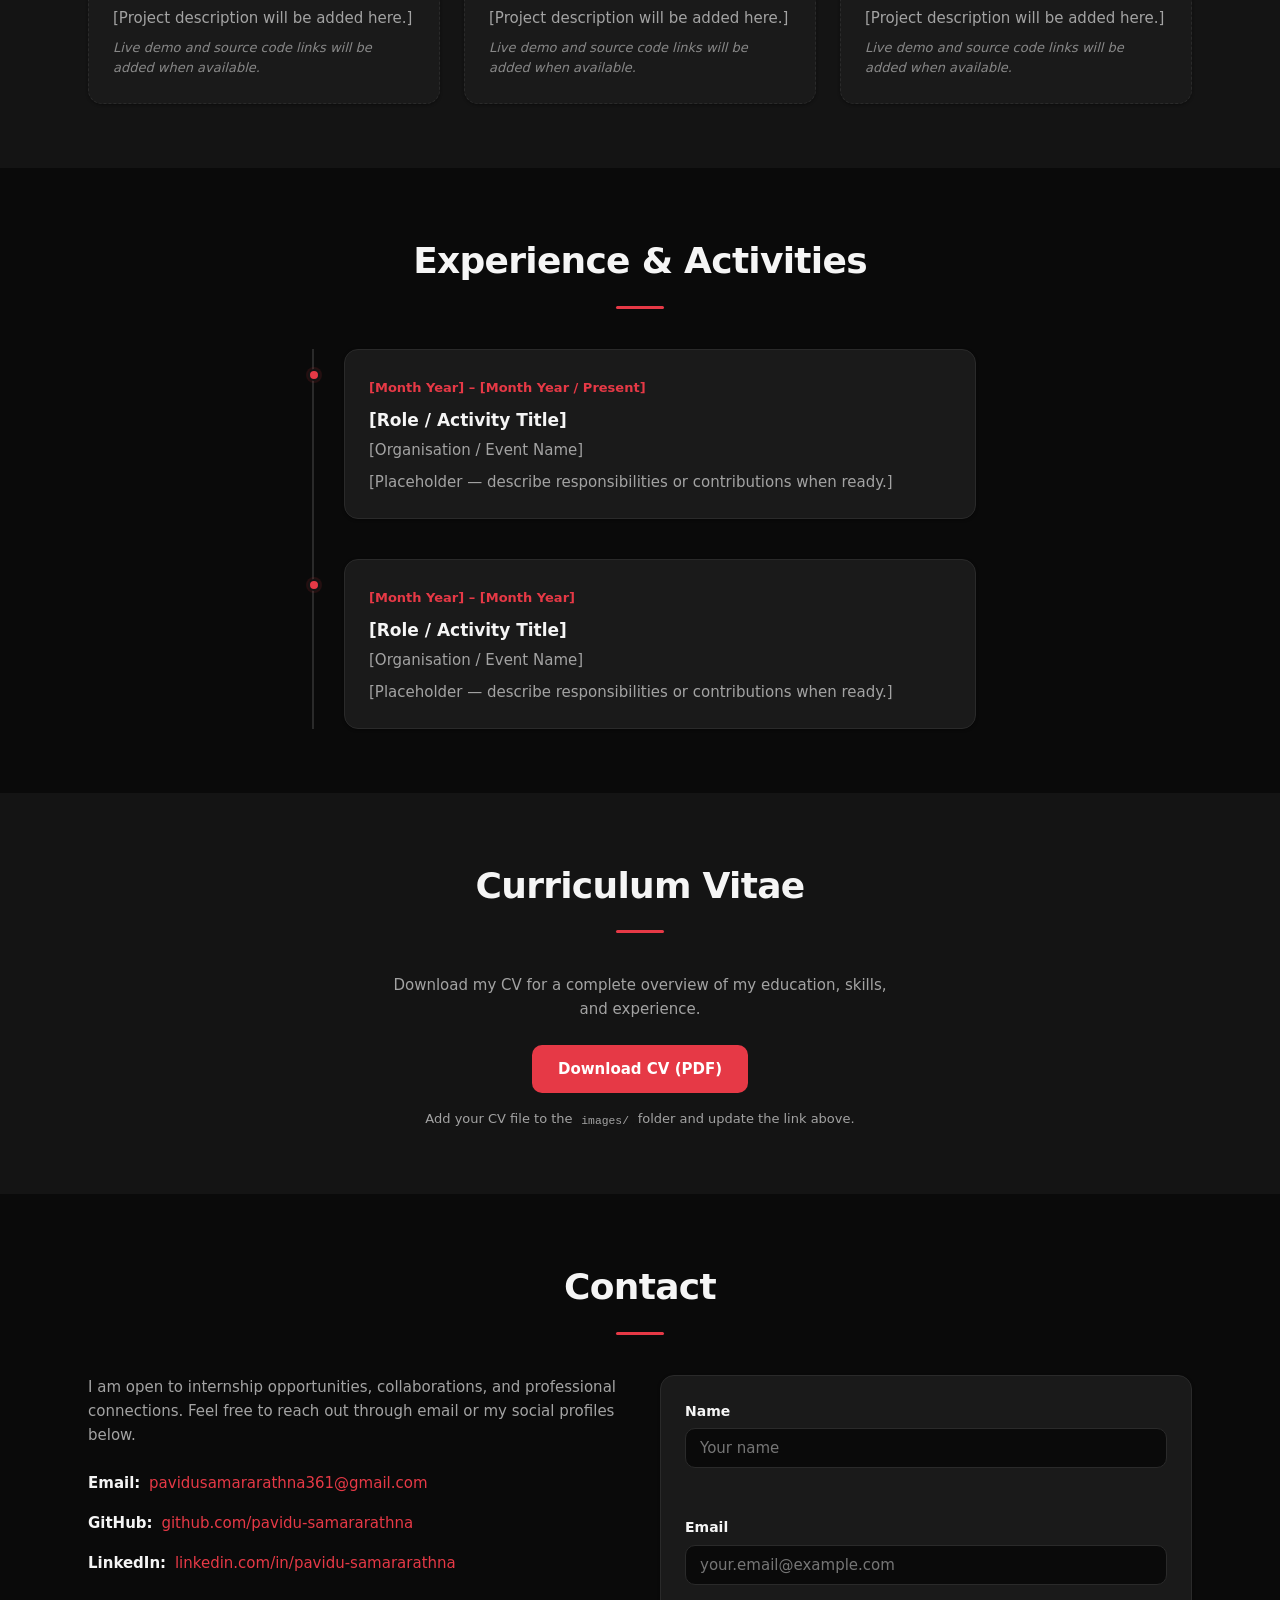
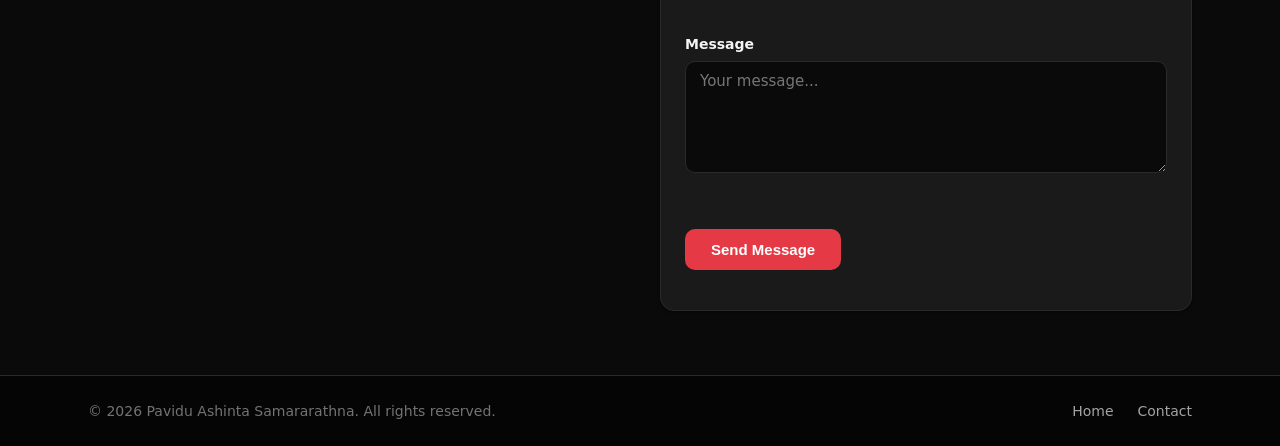
==== commit 2dcbfc73: "Redesign portfolio with dark and light themes" ====
--- a/Website/index.html
+++ b/Website/index.html
@@ -3,15 +3,13 @@
 <head>
   <meta charset="UTF-8">
   <meta name="viewport" content="width=device-width, initial-scale=1.0">
-  <meta name="description" content="Professional portfolio of a BICT undergraduate at the University of Vavuniya.">
-  <title>[Your Name] | Professional Portfolio</title>
+  <meta name="description" content="Professional portfolio of Pavidu Ashinta Samararathna — BICT undergraduate at the University of Vavuniya and aspiring software engineer.">
+  <title>Pavidu Ashinta Samararathna | Professional Portfolio</title>
   <script>
     (function () {
       var storageKey = "portfolio-theme";
       var saved = localStorage.getItem(storageKey);
-      var theme =
-        saved ||
-        (window.matchMedia("(prefers-color-scheme: dark)").matches ? "dark" : "light");
+      var theme = saved || "dark";
       document.documentElement.setAttribute("data-theme", theme);
     })();
   </script>
@@ -19,13 +17,11 @@
 </head>
 <body>
 
-  <!-- Skip link for keyboard users -->
   <a class="skip-link" href="#main-content">Skip to main content</a>
 
-  <!-- Site Header & Navigation -->
   <header class="site-header">
     <nav class="navbar" aria-label="Primary navigation">
-      <a class="navbar__brand" href="#home">[Your Name]</a>
+      <a class="navbar__brand" href="#home">P. A. Samararathna</a>
 
       <div class="navbar__end">
         <ul class="navbar__menu" id="nav-menu">
@@ -44,8 +40,8 @@
             class="theme-toggle"
             id="theme-toggle"
             type="button"
-            aria-label="Switch to dark mode"
-            title="Switch to dark mode"
+            aria-label="Switch to light mode"
+            title="Switch to light mode"
           >
             <svg class="theme-toggle__icon theme-toggle__icon--sun" xmlns="http://www.w3.org/2000/svg" width="20" height="20" viewBox="0 0 24 24" fill="none" stroke="currentColor" stroke-width="2" stroke-linecap="round" stroke-linejoin="round" aria-hidden="true">
               <circle cx="12" cy="12" r="5"></circle>
@@ -82,25 +78,28 @@
 
   <main id="main-content">
 
-    <!-- Home / Hero -->
+    <!-- Home -->
     <section class="section section--hero" id="home" aria-labelledby="hero-heading">
       <div class="container hero">
         <div class="hero__content">
           <p class="hero__greeting">Hello, I'm</p>
-          <h1 class="hero__title" id="hero-heading">[Your Full Name]</h1>
-          <p class="hero__subtitle">[Your Professional Title / Role — e.g., BICT Undergraduate &amp; Aspiring Software Engineer]</p>
+          <h1 class="hero__title" id="hero-heading">Pavidu Ashinta Samararathna</h1>
+          <p class="hero__subtitle">BICT Undergraduate &amp; Aspiring Software Engineer</p>
           <p class="hero__intro">
-            [Brief introduction placeholder — write 1–2 sentences about who you are and what you are passionate about.]
+            I am a second-year Bachelor of Information and Communication Technology (BICT)
+            student at the University of Vavuniya, building my foundation in software development
+            and preparing for a career in software engineering.
+            [Add a brief personal introduction about your interests and motivations.]
           </p>
           <div class="hero__actions">
             <a class="btn btn--primary" href="#projects">View My Projects</a>
-            <a class="btn btn--outline" href="#contact">Get In Touch</a>
+            <a class="btn btn--outline" href="#contact">Contact Me</a>
           </div>
         </div>
         <div class="hero__image-wrapper">
-          <!-- Replace src with your profile photo: images/profile.jpg -->
+          <!-- Replace with: <img src="images/profile.jpg" alt="Pavidu Ashinta Samararathna" class="hero__image"> -->
           <div class="hero__image-placeholder" role="img" aria-label="Profile photo placeholder">
-            <span>[Profile Photo]</span>
+            <span>Profile Photo</span>
           </div>
         </div>
       </div>
@@ -113,13 +112,17 @@
         <div class="section__divider" aria-hidden="true"></div>
         <div class="about">
           <p class="about__text">
-            [About me placeholder — describe your background, interests in technology, career goals, and what motivates you as a software engineering student.]
+            I am currently pursuing my BICT degree at the University of Vavuniya and working
+            toward becoming a software engineer. I enjoy learning new technologies and applying
+            them through academic projects and personal practice.
+            [Add more about your background, interests in technology, and career goals.]
           </p>
           <ul class="about__highlights">
-            <li><strong>Location:</strong> [City, Sri Lanka]</li>
             <li><strong>University:</strong> University of Vavuniya</li>
-            <li><strong>Programme:</strong> BICT — Year 2</li>
-            <li><strong>Interests:</strong> [e.g., Web Development, System Design, etc.]</li>
+            <li><strong>Programme:</strong> Bachelor of Information and Communication Technology (BICT)</li>
+            <li><strong>Current Level:</strong> Second-year undergraduate</li>
+            <li><strong>Career Goal:</strong> Aspiring Software Engineer</li>
+            <li><strong>Interests:</strong> [e.g., Web Development, Software Design — add your interests]</li>
           </ul>
         </div>
       </div>
@@ -135,20 +138,23 @@
           <article class="timeline__item">
             <div class="timeline__marker" aria-hidden="true"></div>
             <div class="timeline__content card">
-              <time class="timeline__date" datetime="[YYYY]-[MM]">[Start Year] – Present</time>
+              <time class="timeline__date" datetime="[YYYY]">[Start Year] – Present</time>
               <h3 class="timeline__title">Bachelor of Information and Communication Technology (BICT)</h3>
               <p class="timeline__org">University of Vavuniya</p>
-              <p class="timeline__desc">[Placeholder — mention relevant coursework, GPA if desired, academic focus areas.]</p>
+              <p class="timeline__desc">
+                Second-year undergraduate.
+                [Placeholder — add relevant coursework or academic focus areas if desired.]
+              </p>
             </div>
           </article>
 
           <article class="timeline__item">
             <div class="timeline__marker" aria-hidden="true"></div>
             <div class="timeline__content card">
-              <time class="timeline__date" datetime="[YYYY]-[MM]">[Start Year] – [End Year]</time>
+              <time class="timeline__date" datetime="[YYYY]">[Start Year] – [End Year]</time>
               <h3 class="timeline__title">[Previous Qualification — e.g., G.C.E. Advanced Level]</h3>
               <p class="timeline__org">[School / Institution Name]</p>
-              <p class="timeline__desc">[Placeholder — subjects, results, or achievements.]</p>
+              <p class="timeline__desc">[Placeholder — add subjects or details when ready.]</p>
             </div>
           </article>
 
@@ -161,45 +167,35 @@
       <div class="container">
         <h2 class="section__title" id="skills-heading">Skills</h2>
         <div class="section__divider" aria-hidden="true"></div>
+        <p class="section__subtitle">Technologies and tools I am currently learning and working with.</p>
         <div class="skills-grid">
 
           <div class="skills-group card">
             <h3 class="skills-group__title">Programming Languages</h3>
             <ul class="skills-list">
-              <li class="skill-tag">[Language 1]</li>
-              <li class="skill-tag">[Language 2]</li>
-              <li class="skill-tag">[Language 3]</li>
-              <li class="skill-tag">[Add more]</li>
+              <li class="skill-tag">Java</li>
+              <li class="skill-tag">C</li>
+              <li class="skill-tag">C++</li>
+              <li class="skill-tag">C#</li>
             </ul>
           </div>
 
           <div class="skills-group card">
             <h3 class="skills-group__title">Web Technologies</h3>
             <ul class="skills-list">
-              <li class="skill-tag">HTML5</li>
-              <li class="skill-tag">CSS3</li>
+              <li class="skill-tag">HTML</li>
+              <li class="skill-tag">CSS</li>
               <li class="skill-tag">JavaScript</li>
-              <li class="skill-tag">[Framework / Tool]</li>
             </ul>
           </div>
 
           <div class="skills-group card">
             <h3 class="skills-group__title">Tools &amp; Platforms</h3>
             <ul class="skills-list">
-              <li class="skill-tag">[Git / GitHub]</li>
-              <li class="skill-tag">[IDE — e.g., VS Code]</li>
-              <li class="skill-tag">[Database — e.g., MySQL]</li>
-              <li class="skill-tag">[Add more]</li>
-            </ul>
-          </div>
-
-          <div class="skills-group card">
-            <h3 class="skills-group__title">Soft Skills</h3>
-            <ul class="skills-list">
-              <li class="skill-tag">[Teamwork]</li>
-              <li class="skill-tag">[Problem Solving]</li>
-              <li class="skill-tag">[Communication]</li>
-              <li class="skill-tag">[Add more]</li>
+              <li class="skill-tag">MySQL</li>
+              <li class="skill-tag">Git</li>
+              <li class="skill-tag">GitHub</li>
+              <li class="skill-tag">Unreal Engine</li>
             </ul>
           </div>
 
@@ -212,53 +208,42 @@
       <div class="container">
         <h2 class="section__title" id="projects-heading">Projects</h2>
         <div class="section__divider" aria-hidden="true"></div>
+        <p class="section__subtitle">Project cards ready for future work — details will be added as projects are completed.</p>
         <div class="projects-grid">
 
-          <article class="project-card card">
-            <div class="project-card__image-placeholder" aria-hidden="true">[Project Image]</div>
+          <article class="project-card card project-card--placeholder">
+            <div class="project-card__image-placeholder" aria-hidden="true">
+              <span class="project-card__placeholder-icon">+</span>
+            </div>
             <div class="project-card__body">
-              <h3 class="project-card__title">[Project Title 1]</h3>
-              <p class="project-card__desc">[Brief project description placeholder — what it does, the problem it solves, and your role.]</p>
-              <ul class="project-card__tags">
-                <li class="skill-tag skill-tag--small">[Tech 1]</li>
-                <li class="skill-tag skill-tag--small">[Tech 2]</li>
-              </ul>
-              <div class="project-card__links">
-                <a class="project-card__link" href="#" aria-label="View [Project Title 1] live demo">Live Demo</a>
-                <a class="project-card__link" href="#" aria-label="View [Project Title 1] source code">Source Code</a>
-              </div>
-            </div>
-          </article>
-
-          <article class="project-card card">
-            <div class="project-card__image-placeholder" aria-hidden="true">[Project Image]</div>
+              <span class="project-card__status">Coming Soon</span>
+              <h3 class="project-card__title">[Project Title]</h3>
+              <p class="project-card__desc">[Project description will be added here.]</p>
+              <p class="project-card__note">Live demo and source code links will be added when available.</p>
+            </div>
+          </article>
+
+          <article class="project-card card project-card--placeholder">
+            <div class="project-card__image-placeholder" aria-hidden="true">
+              <span class="project-card__placeholder-icon">+</span>
+            </div>
             <div class="project-card__body">
-              <h3 class="project-card__title">[Project Title 2]</h3>
-              <p class="project-card__desc">[Brief project description placeholder.]</p>
-              <ul class="project-card__tags">
-                <li class="skill-tag skill-tag--small">[Tech 1]</li>
-                <li class="skill-tag skill-tag--small">[Tech 2]</li>
-              </ul>
-              <div class="project-card__links">
-                <a class="project-card__link" href="#" aria-label="View [Project Title 2] live demo">Live Demo</a>
-                <a class="project-card__link" href="#" aria-label="View [Project Title 2] source code">Source Code</a>
-              </div>
-            </div>
-          </article>
-
-          <article class="project-card card">
-            <div class="project-card__image-placeholder" aria-hidden="true">[Project Image]</div>
+              <span class="project-card__status">Coming Soon</span>
+              <h3 class="project-card__title">[Project Title]</h3>
+              <p class="project-card__desc">[Project description will be added here.]</p>
+              <p class="project-card__note">Live demo and source code links will be added when available.</p>
+            </div>
+          </article>
+
+          <article class="project-card card project-card--placeholder">
+            <div class="project-card__image-placeholder" aria-hidden="true">
+              <span class="project-card__placeholder-icon">+</span>
+            </div>
             <div class="project-card__body">
-              <h3 class="project-card__title">[Project Title 3]</h3>
-              <p class="project-card__desc">[Brief project description placeholder.]</p>
-              <ul class="project-card__tags">
-                <li class="skill-tag skill-tag--small">[Tech 1]</li>
-                <li class="skill-tag skill-tag--small">[Tech 2]</li>
-              </ul>
-              <div class="project-card__links">
-                <a class="project-card__link" href="#" aria-label="View [Project Title 3] live demo">Live Demo</a>
-                <a class="project-card__link" href="#" aria-label="View [Project Title 3] source code">Source Code</a>
-              </div>
+              <span class="project-card__status">Coming Soon</span>
+              <h3 class="project-card__title">[Project Title]</h3>
+              <p class="project-card__desc">[Project description will be added here.]</p>
+              <p class="project-card__note">Live demo and source code links will be added when available.</p>
             </div>
           </article>
 
@@ -279,7 +264,7 @@
               <time class="timeline__date" datetime="[YYYY]-[MM]">[Month Year] – [Month Year / Present]</time>
               <h3 class="timeline__title">[Role / Activity Title]</h3>
               <p class="timeline__org">[Organisation / Event Name]</p>
-              <p class="timeline__desc">[Placeholder — describe responsibilities, contributions, or outcomes.]</p>
+              <p class="timeline__desc">[Placeholder — describe responsibilities or contributions when ready.]</p>
             </div>
           </article>
 
@@ -289,7 +274,7 @@
               <time class="timeline__date" datetime="[YYYY]-[MM]">[Month Year] – [Month Year]</time>
               <h3 class="timeline__title">[Role / Activity Title]</h3>
               <p class="timeline__org">[Organisation / Event Name]</p>
-              <p class="timeline__desc">[Placeholder — describe responsibilities, contributions, or outcomes.]</p>
+              <p class="timeline__desc">[Placeholder — describe responsibilities or contributions when ready.]</p>
             </div>
           </article>
 
@@ -305,11 +290,10 @@
         <p class="cv-section__text">
           Download my CV for a complete overview of my education, skills, and experience.
         </p>
-        <!-- Replace href with path to your CV file: images/cv.pdf -->
         <a class="btn btn--primary" href="#" download aria-label="Download CV as PDF">
           Download CV (PDF)
         </a>
-        <p class="cv-section__note">[Placeholder — add your CV file to the <code>images/</code> folder and update the link above.]</p>
+        <p class="cv-section__note">Add your CV file to the <code>images/</code> folder and update the link above.</p>
       </div>
     </section>
 
@@ -322,28 +306,21 @@
 
           <div class="contact-info">
             <p class="contact-info__text">
-              [Placeholder — a short message inviting recruiters or collaborators to reach out.]
+              I am open to internship opportunities, collaborations, and professional connections.
+              Feel free to reach out through email or my social profiles below.
             </p>
             <ul class="contact-info__list">
               <li>
                 <span class="contact-info__label">Email:</span>
-                <a href="mailto:[your.email@example.com]">[your.email@example.com]</a>
+                <a href="mailto:pavidusamararathna361@gmail.com">pavidusamararathna361@gmail.com</a>
               </li>
               <li>
-                <span class="contact-info__label">Phone:</span>
-                <a href="tel:[+94XXXXXXXXX]">[+94 XX XXX XXXX]</a>
-              </li>
-              <li>
-                <span class="contact-info__label">Location:</span>
-                [City, Sri Lanka]
+                <span class="contact-info__label">GitHub:</span>
+                <a href="https://github.com/pavidu-samararathna" target="_blank" rel="noopener noreferrer">github.com/pavidu-samararathna</a>
               </li>
               <li>
                 <span class="contact-info__label">LinkedIn:</span>
-                <a href="#" target="_blank" rel="noopener noreferrer">[LinkedIn Profile URL]</a>
-              </li>
-              <li>
-                <span class="contact-info__label">GitHub:</span>
-                <a href="#" target="_blank" rel="noopener noreferrer">[GitHub Profile URL]</a>
+                <a href="https://www.linkedin.com/in/pavidu-samararathna" target="_blank" rel="noopener noreferrer">linkedin.com/in/pavidu-samararathna</a>
               </li>
             </ul>
           </div>
@@ -374,10 +351,9 @@
 
   </main>
 
-  <!-- Footer -->
   <footer class="site-footer">
     <div class="container site-footer__inner">
-      <p>&copy; <span id="current-year"></span> [Your Full Name]. All rights reserved.</p>
+      <p>&copy; <span id="current-year"></span> Pavidu Ashinta Samararathna. All rights reserved.</p>
       <nav aria-label="Footer navigation">
         <ul class="site-footer__links">
           <li><a href="#home">Home</a></li>
--- a/Website/css/style.css
+++ b/Website/css/style.css
@@ -1,28 +1,68 @@
 /* ========================================
-   CSS Custom Properties — Light Theme (default)
+   Theme Variables — Dark (default)
    ======================================== */
 :root,
+[data-theme="dark"] {
+  color-scheme: dark;
+
+  --color-primary: #e63946;
+  --color-primary-dark: #c1121f;
+  --color-primary-light: rgba(230, 57, 70, 0.12);
+  --color-text: #f5f5f5;
+  --color-text-muted: #a3a3a3;
+  --color-bg: #0a0a0a;
+  --color-bg-alt: #141414;
+  --color-border: #2a2a2a;
+  --color-card: #1a1a1a;
+  --color-header-bg: rgba(10, 10, 10, 0.92);
+  --color-on-primary: #ffffff;
+  --color-error: #f87171;
+  --color-success: #4ade80;
+  --color-footer-bg: #050505;
+  --color-footer-text: #737373;
+  --color-footer-link: #a3a3a3;
+  --color-footer-link-hover: #f5f5f5;
+  --color-hero-glow: rgba(230, 57, 70, 0.06);
+
+  --shadow-sm: 0 1px 3px rgba(0, 0, 0, 0.4);
+  --shadow-md: 0 4px 16px rgba(0, 0, 0, 0.5);
+  --shadow-lg: 0 8px 32px rgba(0, 0, 0, 0.6);
+}
+
+/* ========================================
+   Theme Variables — Light
+   ======================================== */
 [data-theme="light"] {
   color-scheme: light;
 
-  --color-primary: #2563eb;
-  --color-primary-dark: #1d4ed8;
-  --color-primary-light: #dbeafe;
-  --color-text: #1e293b;
-  --color-text-muted: #64748b;
-  --color-bg: #ffffff;
-  --color-bg-alt: #f8fafc;
-  --color-border: #e2e8f0;
+  --color-primary: #dc2626;
+  --color-primary-dark: #b91c1c;
+  --color-primary-light: rgba(220, 38, 38, 0.1);
+  --color-text: #171717;
+  --color-text-muted: #525252;
+  --color-bg: #fafafa;
+  --color-bg-alt: #f0f0f0;
+  --color-border: #d4d4d4;
   --color-card: #ffffff;
-  --color-header-bg: rgba(255, 255, 255, 0.95);
+  --color-header-bg: rgba(250, 250, 250, 0.92);
   --color-on-primary: #ffffff;
-  --color-error: #ef4444;
+  --color-error: #dc2626;
   --color-success: #16a34a;
-  --color-footer-bg: #1e293b;
-  --color-footer-text: #94a3b8;
-  --color-footer-link: #cbd5e1;
+  --color-footer-bg: #171717;
+  --color-footer-text: #a3a3a3;
+  --color-footer-link: #d4d4d4;
   --color-footer-link-hover: #ffffff;
-
+  --color-hero-glow: rgba(220, 38, 38, 0.04);
+
+  --shadow-sm: 0 1px 3px rgba(0, 0, 0, 0.06);
+  --shadow-md: 0 4px 16px rgba(0, 0, 0, 0.08);
+  --shadow-lg: 0 8px 32px rgba(0, 0, 0, 0.1);
+}
+
+/* ========================================
+   Shared Variables
+   ======================================== */
+:root {
   --font-family: "Segoe UI", system-ui, -apple-system, sans-serif;
   --font-size-base: 1rem;
   --line-height: 1.6;
@@ -35,44 +75,11 @@
 
   --radius-sm: 0.375rem;
   --radius-md: 0.625rem;
-  --radius-lg: 1rem;
-
-  --shadow-sm: 0 1px 3px rgba(0, 0, 0, 0.08);
-  --shadow-md: 0 4px 12px rgba(0, 0, 0, 0.08);
-  --shadow-lg: 0 8px 24px rgba(0, 0, 0, 0.1);
+  --radius-lg: 0.875rem;
 
   --header-height: 4rem;
   --transition: 0.25s ease;
   --max-width: 72rem;
-}
-
-/* ========================================
-   CSS Custom Properties — Dark Theme
-   ======================================== */
-[data-theme="dark"] {
-  color-scheme: dark;
-
-  --color-primary: #3b82f6;
-  --color-primary-dark: #2563eb;
-  --color-primary-light: rgba(59, 130, 246, 0.15);
-  --color-text: #f1f5f9;
-  --color-text-muted: #94a3b8;
-  --color-bg: #0f172a;
-  --color-bg-alt: #1e293b;
-  --color-border: #334155;
-  --color-card: #1e293b;
-  --color-header-bg: rgba(15, 23, 42, 0.95);
-  --color-on-primary: #ffffff;
-  --color-error: #f87171;
-  --color-success: #4ade80;
-  --color-footer-bg: #020617;
-  --color-footer-text: #94a3b8;
-  --color-footer-link: #cbd5e1;
-  --color-footer-link-hover: #f8fafc;
-
-  --shadow-sm: 0 1px 3px rgba(0, 0, 0, 0.3);
-  --shadow-md: 0 4px 12px rgba(0, 0, 0, 0.4);
-  --shadow-lg: 0 8px 24px rgba(0, 0, 0, 0.5);
 }
 
 /* ========================================
@@ -177,6 +184,7 @@
   display: flex;
   align-items: center;
   padding-block: var(--spacing-lg);
+  background: radial-gradient(ellipse at 70% 50%, var(--color-hero-glow), transparent 60%);
 }
 
 .section__title {
@@ -185,6 +193,15 @@
   color: var(--color-text);
   text-align: center;
   margin-bottom: var(--spacing-sm);
+  letter-spacing: -0.02em;
+}
+
+.section__subtitle {
+  text-align: center;
+  color: var(--color-text-muted);
+  font-size: 0.9375rem;
+  max-width: 36rem;
+  margin: calc(-1 * var(--spacing-xs)) auto var(--spacing-lg);
 }
 
 .section__divider {
@@ -203,7 +220,7 @@
   top: 0;
   z-index: 100;
   background: var(--color-header-bg);
-  backdrop-filter: blur(8px);
+  backdrop-filter: blur(10px);
   border-bottom: 1px solid var(--color-border);
   height: var(--header-height);
   transition: background-color var(--transition), border-color var(--transition);
@@ -231,9 +248,11 @@
   font-weight: 700;
   color: var(--color-text);
   white-space: nowrap;
-}
-
-.navbar__brand:hover {
+  letter-spacing: -0.01em;
+}
+
+.navbar__brand:hover,
+.navbar__brand:focus-visible {
   color: var(--color-primary);
 }
 
@@ -252,7 +271,7 @@
   padding: 0;
   border: 1px solid var(--color-border);
   border-radius: var(--radius-md);
-  background: var(--color-bg-alt);
+  background: var(--color-card);
   color: var(--color-text);
   cursor: pointer;
   transition: background var(--transition), color var(--transition), border-color var(--transition);
@@ -311,17 +330,18 @@
 .navbar__menu {
   display: flex;
   align-items: center;
-  gap: var(--spacing-xs);
+  gap: 0.125rem;
 }
 
 .navbar__link {
   display: block;
-  padding: var(--spacing-xs) var(--spacing-sm);
-  font-size: 0.875rem;
+  padding: var(--spacing-xs) 0.625rem;
+  font-size: 0.8125rem;
   font-weight: 500;
   color: var(--color-text-muted);
   border-radius: var(--radius-sm);
   transition: color var(--transition), background var(--transition);
+  white-space: nowrap;
 }
 
 .navbar__link:hover,
@@ -346,7 +366,7 @@
   border-radius: var(--radius-md);
   border: 2px solid transparent;
   cursor: pointer;
-  transition: background var(--transition), color var(--transition), border-color var(--transition), transform 0.15s ease;
+  transition: background var(--transition), color var(--transition), border-color var(--transition), transform 0.15s ease, box-shadow var(--transition);
   text-align: center;
 }
 
@@ -363,6 +383,7 @@
 .btn--primary:focus-visible {
   background: var(--color-primary-dark);
   color: var(--color-on-primary);
+  box-shadow: 0 4px 14px var(--color-primary-light);
 }
 
 .btn--outline {
@@ -390,6 +411,7 @@
 }
 
 .card:hover {
+  border-color: color-mix(in srgb, var(--color-primary) 30%, var(--color-border));
   box-shadow: var(--shadow-md);
 }
 
@@ -398,35 +420,40 @@
    ======================================== */
 .hero {
   display: grid;
-  grid-template-columns: 1fr 1fr;
+  grid-template-columns: 1.2fr 1fr;
   gap: var(--spacing-lg);
   align-items: center;
 }
 
 .hero__greeting {
-  font-size: 1.125rem;
+  font-size: 1rem;
   color: var(--color-primary);
   font-weight: 600;
+  text-transform: uppercase;
+  letter-spacing: 0.08em;
   margin-bottom: var(--spacing-xs);
 }
 
 .hero__title {
   font-size: clamp(2rem, 5vw, 3rem);
   font-weight: 800;
-  line-height: 1.15;
+  line-height: 1.1;
   margin-bottom: var(--spacing-sm);
+  letter-spacing: -0.03em;
 }
 
 .hero__subtitle {
   font-size: 1.125rem;
   color: var(--color-text-muted);
   margin-bottom: var(--spacing-md);
+  font-weight: 500;
 }
 
 .hero__intro {
   color: var(--color-text-muted);
   margin-bottom: var(--spacing-lg);
   max-width: 32rem;
+  font-size: 0.9375rem;
 }
 
 .hero__actions {
@@ -440,13 +467,18 @@
   justify-content: center;
 }
 
+.hero__image,
 .hero__image-placeholder {
   width: 100%;
-  max-width: 20rem;
+  max-width: 18rem;
   aspect-ratio: 1;
   border-radius: 50%;
-  background: var(--color-bg-alt);
-  border: 3px solid var(--color-primary-light);
+}
+
+.hero__image-placeholder {
+  background: var(--color-card);
+  border: 2px solid var(--color-border);
+  box-shadow: 0 0 0 4px var(--color-primary-light);
   display: flex;
   align-items: center;
   justify-content: center;
@@ -467,17 +499,23 @@
   color: var(--color-text-muted);
   margin-bottom: var(--spacing-md);
   text-align: center;
+  font-size: 0.9375rem;
 }
 
 .about__highlights {
   display: grid;
-  gap: var(--spacing-xs);
+  gap: 0;
+  border: 1px solid var(--color-border);
+  border-radius: var(--radius-lg);
+  overflow: hidden;
+  background: var(--color-card);
 }
 
 .about__highlights li {
-  padding: var(--spacing-xs) 0;
+  padding: var(--spacing-sm) var(--spacing-md);
   border-bottom: 1px solid var(--color-border);
   color: var(--color-text-muted);
+  font-size: 0.9375rem;
 }
 
 .about__highlights li:last-child {
@@ -564,9 +602,10 @@
 }
 
 .skills-group__title {
-  font-size: 1rem;
+  font-size: 0.9375rem;
   font-weight: 700;
   margin-bottom: var(--spacing-sm);
+  color: var(--color-text);
 }
 
 .skills-list {
@@ -577,17 +616,18 @@
 
 .skill-tag {
   display: inline-block;
-  padding: 0.3rem 0.75rem;
+  padding: 0.35rem 0.875rem;
   font-size: 0.8125rem;
   font-weight: 500;
   background: var(--color-primary-light);
-  color: var(--color-primary-dark);
+  color: var(--color-primary);
+  border: 1px solid color-mix(in srgb, var(--color-primary) 20%, transparent);
   border-radius: 999px;
-}
-
-.skill-tag--small {
-  font-size: 0.75rem;
-  padding: 0.2rem 0.6rem;
+  transition: background var(--transition), border-color var(--transition);
+}
+
+.skill-tag:hover {
+  border-color: var(--color-primary);
 }
 
 /* ========================================
@@ -606,19 +646,29 @@
   flex-direction: column;
 }
 
-.project-card:hover {
-  transform: translateY(-3px);
+.project-card--placeholder {
+  border-style: dashed;
+}
+
+.project-card--placeholder:hover {
+  transform: none;
+  border-color: color-mix(in srgb, var(--color-primary) 40%, var(--color-border));
 }
 
 .project-card__image-placeholder {
   height: 10rem;
-  background: var(--color-bg-alt);
+  background: var(--color-bg);
   display: flex;
   align-items: center;
   justify-content: center;
-  color: var(--color-text-muted);
-  font-size: 0.875rem;
   border-bottom: 1px solid var(--color-border);
+}
+
+.project-card__placeholder-icon {
+  font-size: 2rem;
+  font-weight: 300;
+  color: var(--color-border);
+  line-height: 1;
 }
 
 .project-card__body {
@@ -626,36 +676,39 @@
   flex: 1;
   display: flex;
   flex-direction: column;
+  gap: var(--spacing-xs);
+}
+
+.project-card__status {
+  display: inline-block;
+  width: fit-content;
+  font-size: 0.6875rem;
+  font-weight: 600;
+  text-transform: uppercase;
+  letter-spacing: 0.06em;
+  color: var(--color-primary);
+  background: var(--color-primary-light);
+  padding: 0.2rem 0.5rem;
+  border-radius: var(--radius-sm);
 }
 
 .project-card__title {
   font-size: 1.0625rem;
   font-weight: 700;
-  margin-bottom: var(--spacing-xs);
+  color: var(--color-text-muted);
 }
 
 .project-card__desc {
   font-size: 0.9375rem;
   color: var(--color-text-muted);
-  margin-bottom: var(--spacing-sm);
   flex: 1;
 }
 
-.project-card__tags {
-  display: flex;
-  flex-wrap: wrap;
-  gap: var(--spacing-xs);
-  margin-bottom: var(--spacing-sm);
-}
-
-.project-card__links {
-  display: flex;
-  gap: var(--spacing-md);
-}
-
-.project-card__link {
-  font-size: 0.875rem;
-  font-weight: 600;
+.project-card__note {
+  font-size: 0.8125rem;
+  color: var(--color-text-muted);
+  font-style: italic;
+  opacity: 0.8;
 }
 
 /* ========================================
@@ -670,6 +723,7 @@
   margin-bottom: var(--spacing-md);
   max-width: 32rem;
   margin-inline: auto;
+  font-size: 0.9375rem;
 }
 
 .cv-section__note {
@@ -691,6 +745,7 @@
 .contact-info__text {
   color: var(--color-text-muted);
   margin-bottom: var(--spacing-md);
+  font-size: 0.9375rem;
 }
 
 .contact-info__list {
@@ -730,7 +785,12 @@
   border-radius: var(--radius-md);
   background: var(--color-bg);
   color: var(--color-text);
-  transition: border-color var(--transition), box-shadow var(--transition);
+  transition: border-color var(--transition), box-shadow var(--transition), background-color var(--transition);
+}
+
+.form-input::placeholder {
+  color: var(--color-text-muted);
+  opacity: 0.7;
 }
 
 .form-input:focus {
@@ -773,6 +833,7 @@
   background: var(--color-footer-bg);
   color: var(--color-footer-text);
   padding-block: var(--spacing-md);
+  border-top: 1px solid var(--color-border);
   transition: background-color var(--transition);
 }
 
@@ -789,7 +850,8 @@
   color: var(--color-footer-link);
 }
 
-.site-footer a:hover {
+.site-footer a:hover,
+.site-footer a:focus-visible {
   color: var(--color-footer-link-hover);
 }
 
@@ -799,7 +861,17 @@
 }
 
 /* ========================================
-   Responsive
+   Responsive — Tablet
+   ======================================== */
+@media (max-width: 900px) {
+  .navbar__link {
+    font-size: 0.75rem;
+    padding: var(--spacing-xs) 0.5rem;
+  }
+}
+
+/* ========================================
+   Responsive — Mobile
    ======================================== */
 @media (max-width: 768px) {
   .navbar__end {
@@ -837,6 +909,7 @@
   .navbar__link {
     padding: var(--spacing-sm);
     font-size: 1rem;
+    white-space: normal;
   }
 
   .hero {
@@ -856,6 +929,7 @@
     order: -1;
   }
 
+  .hero__image,
   .hero__image-placeholder {
     max-width: 12rem;
   }
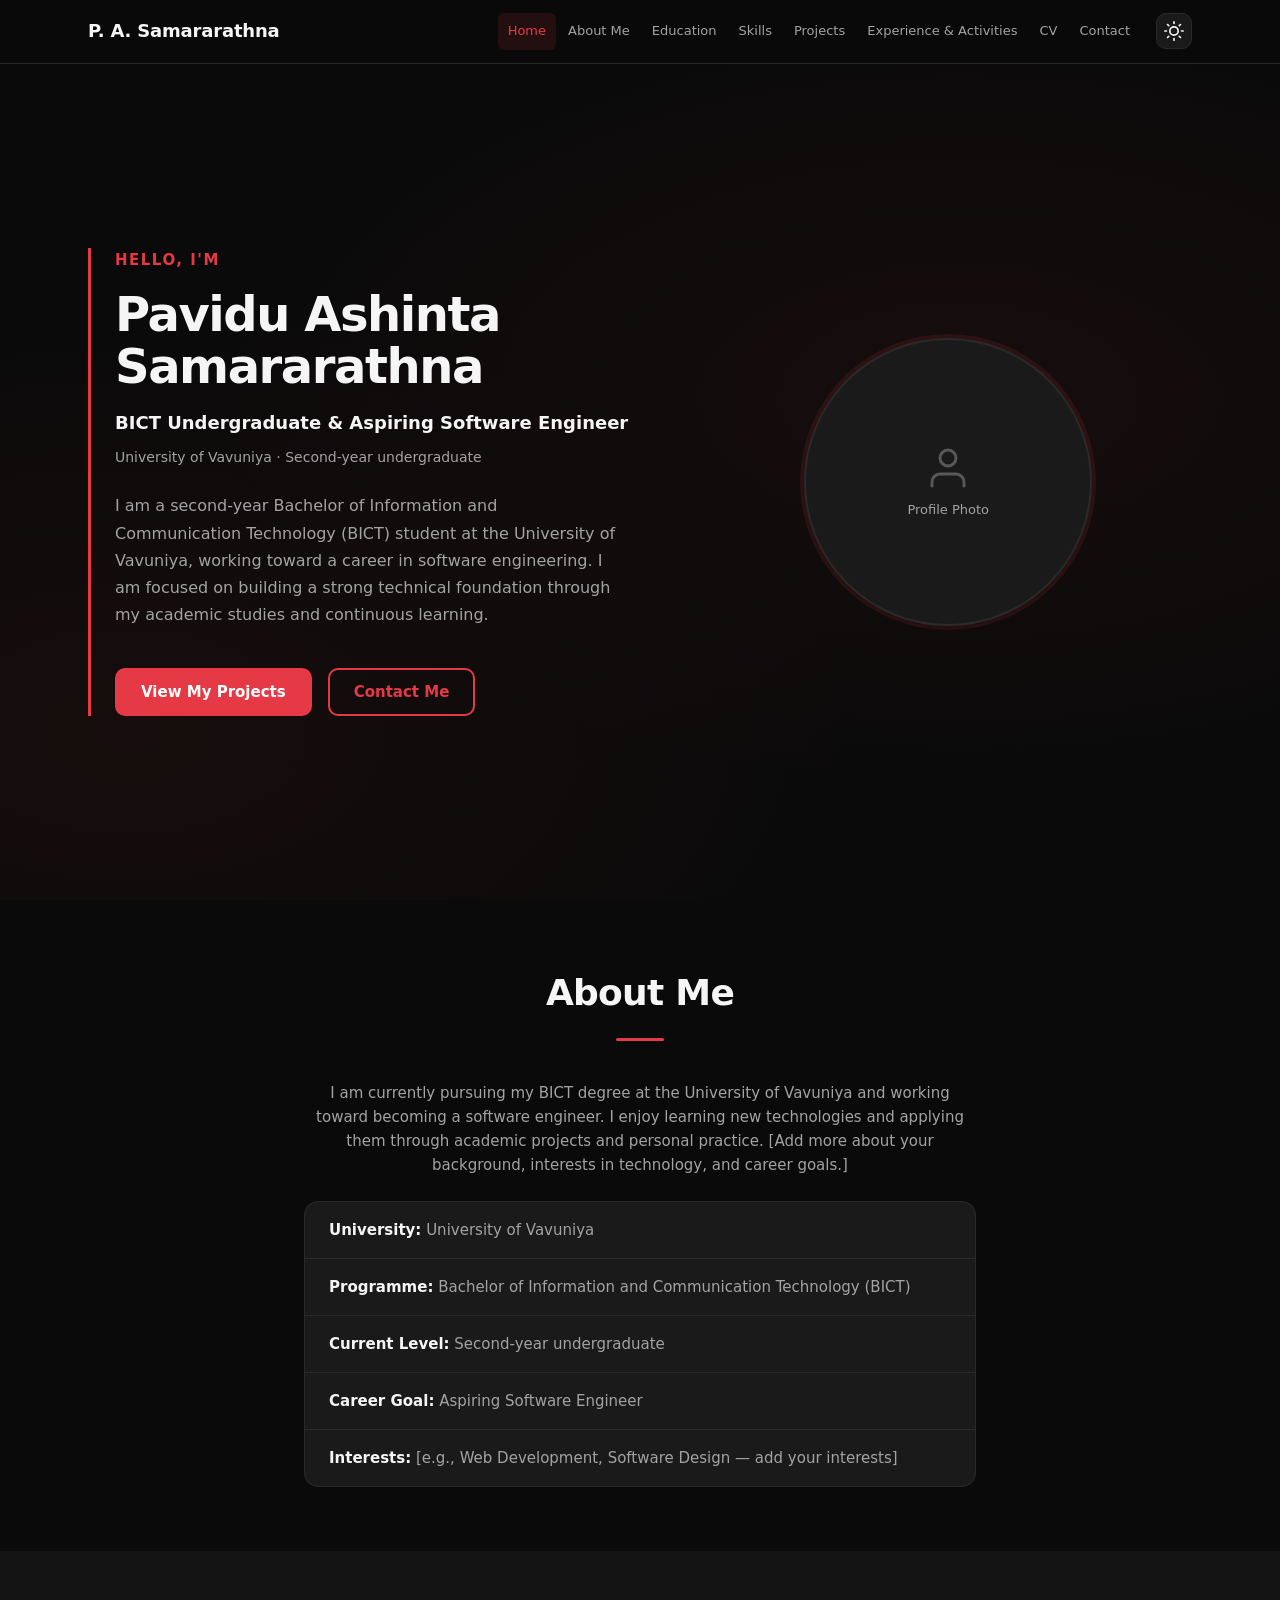
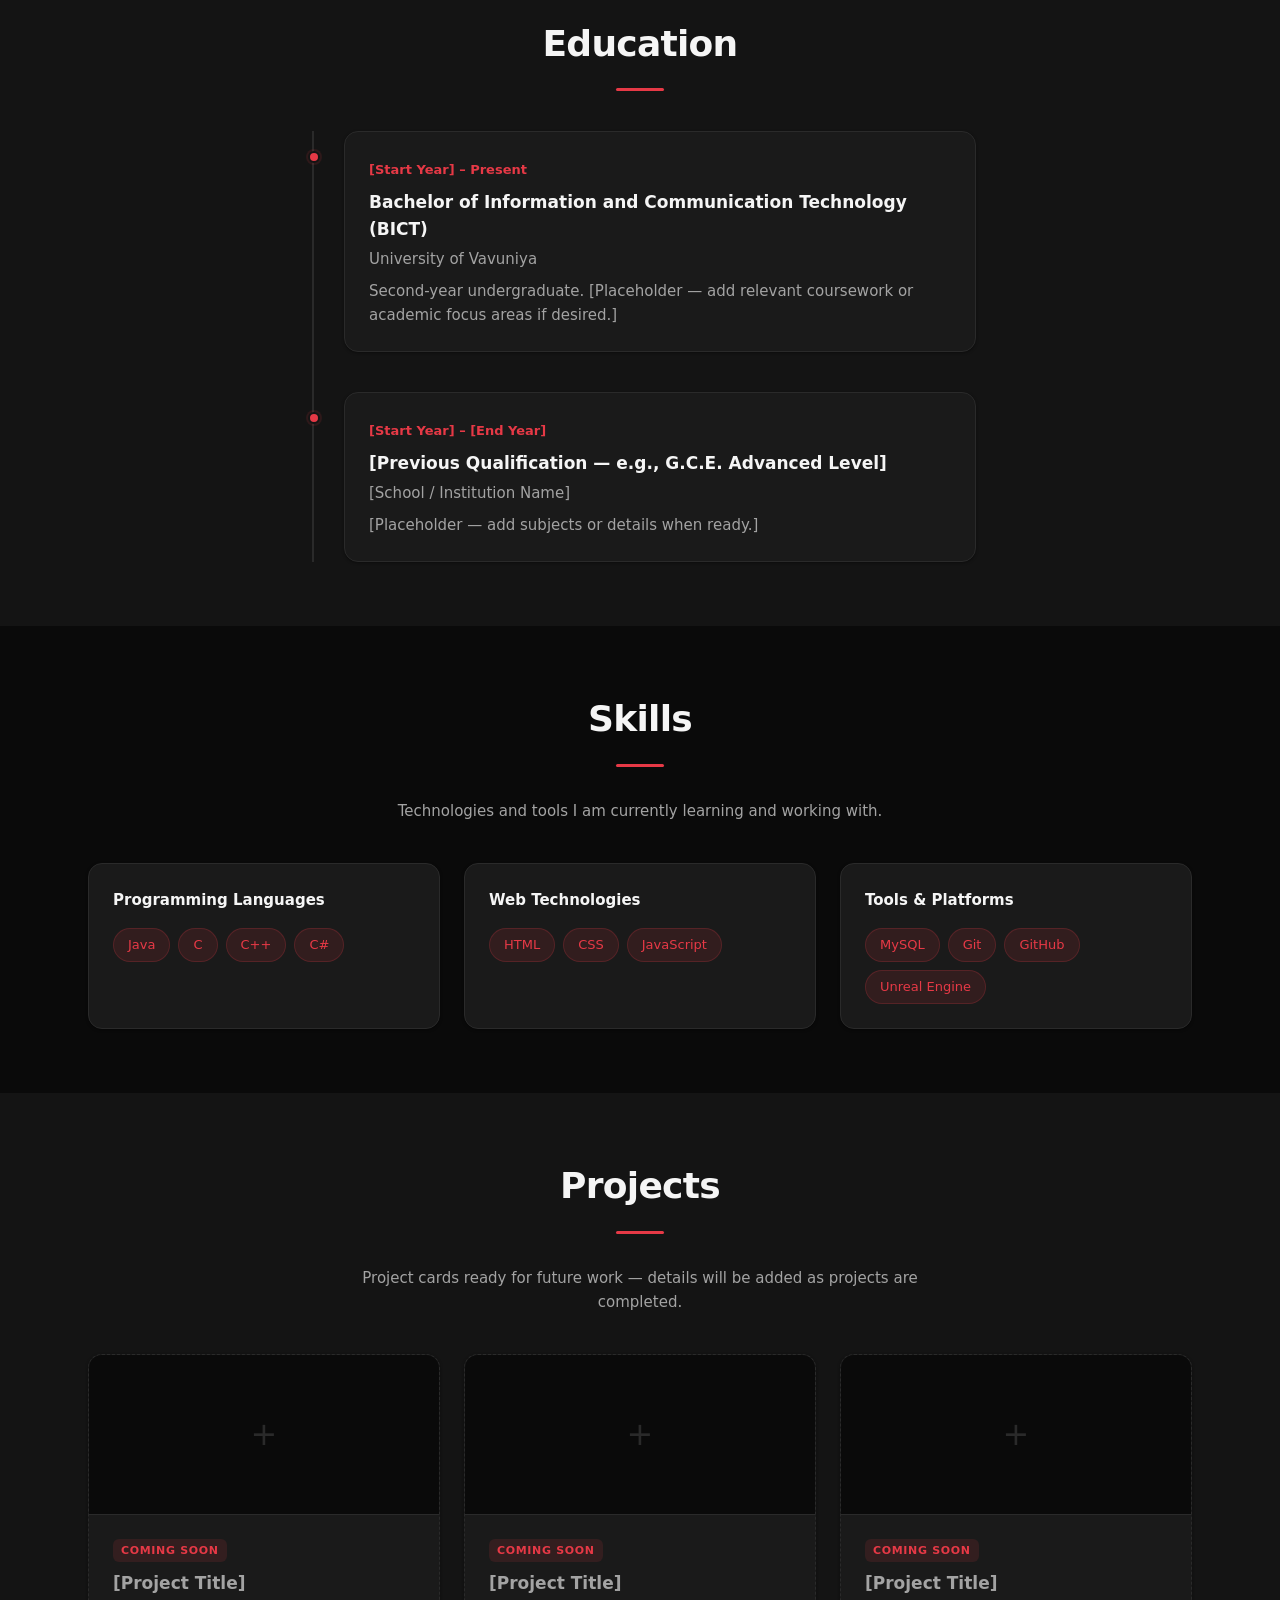
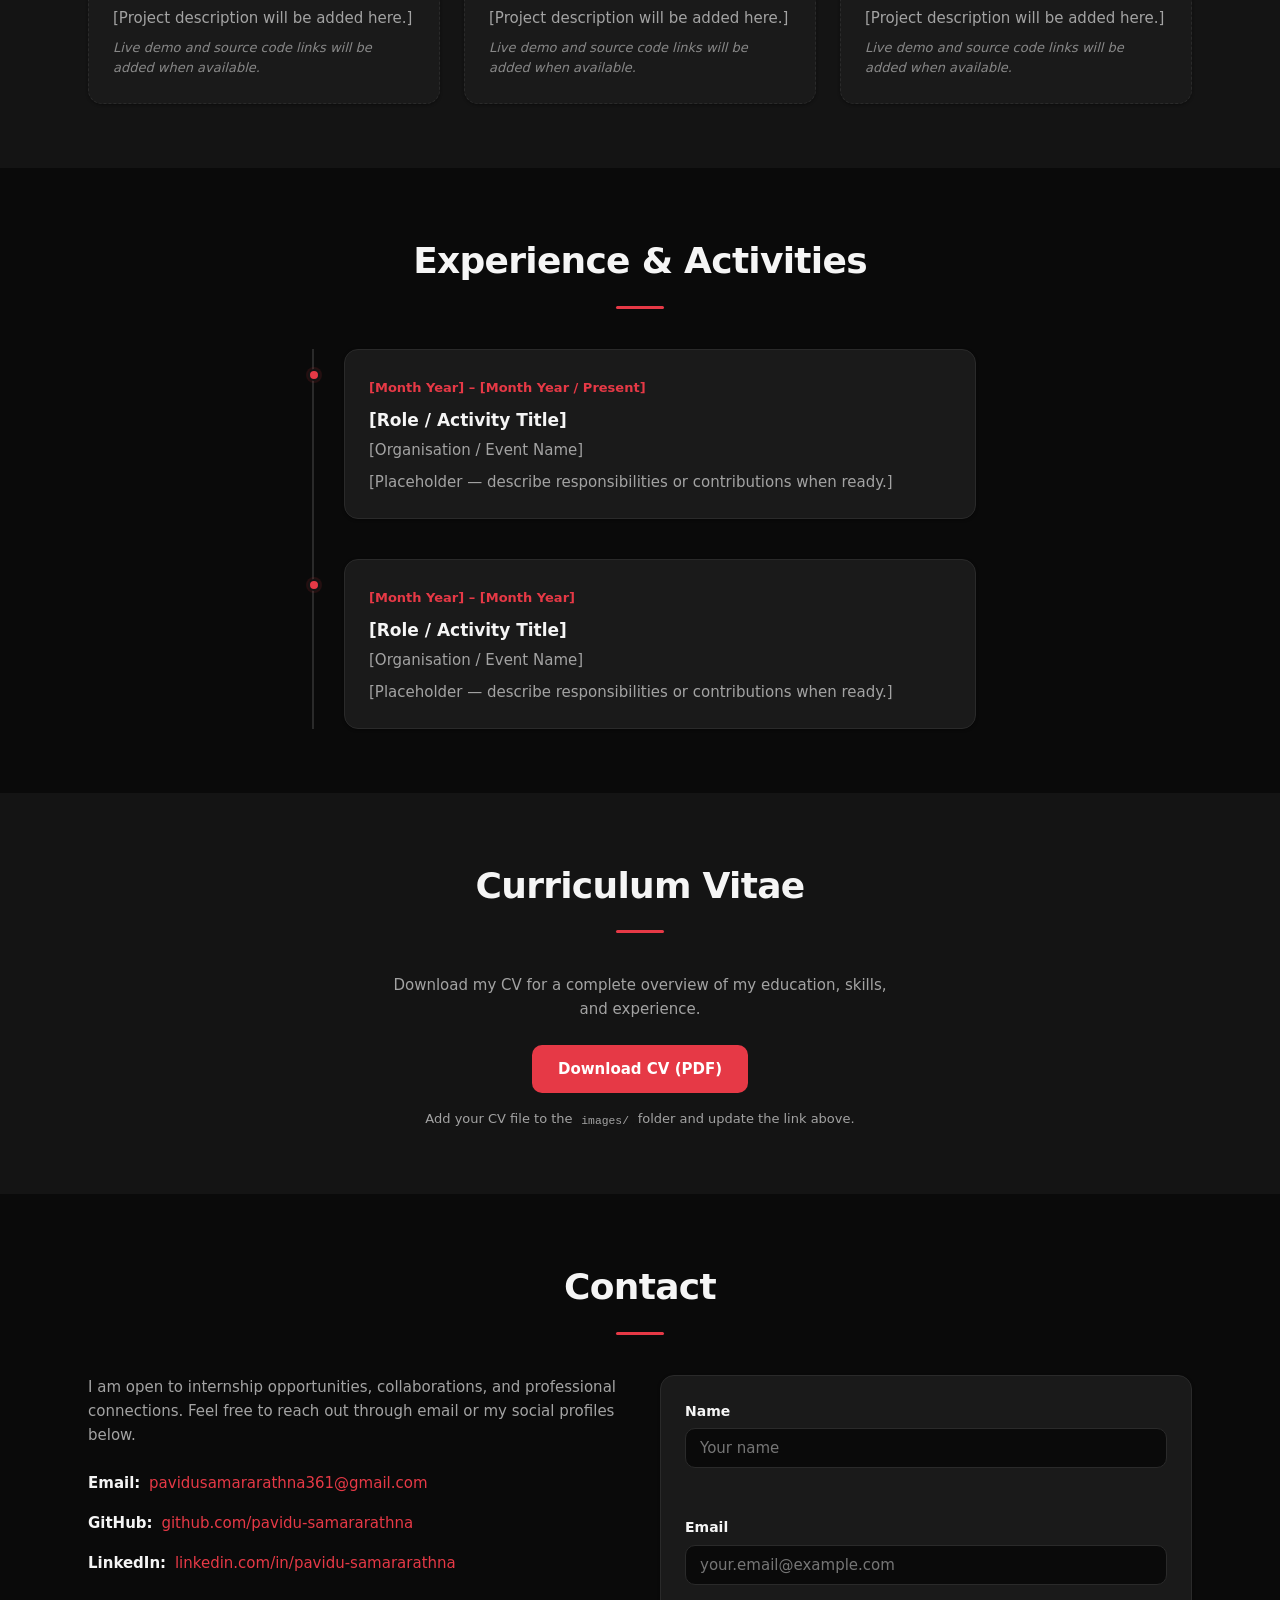
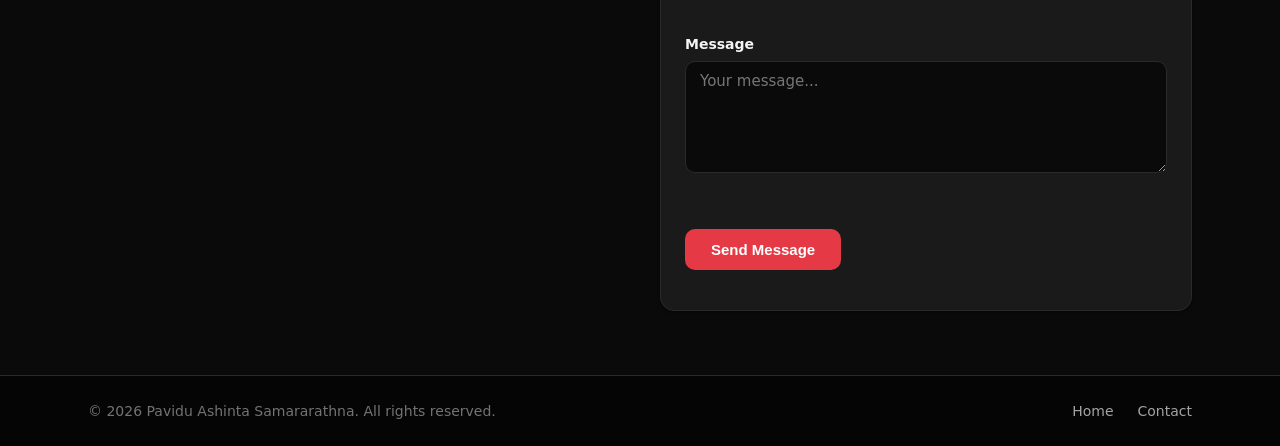
==== commit 3002b7d1: "Polish portfolio hero section" ====
--- a/Website/index.html
+++ b/Website/index.html
@@ -85,11 +85,12 @@
           <p class="hero__greeting">Hello, I'm</p>
           <h1 class="hero__title" id="hero-heading">Pavidu Ashinta Samararathna</h1>
           <p class="hero__subtitle">BICT Undergraduate &amp; Aspiring Software Engineer</p>
+          <p class="hero__detail">University of Vavuniya · Second-year undergraduate</p>
           <p class="hero__intro">
             I am a second-year Bachelor of Information and Communication Technology (BICT)
-            student at the University of Vavuniya, building my foundation in software development
-            and preparing for a career in software engineering.
-            [Add a brief personal introduction about your interests and motivations.]
+            student at the University of Vavuniya, working toward a career in software engineering.
+            I am focused on building a strong technical foundation through my academic studies
+            and continuous learning.
           </p>
           <div class="hero__actions">
             <a class="btn btn--primary" href="#projects">View My Projects</a>
@@ -97,9 +98,22 @@
           </div>
         </div>
         <div class="hero__image-wrapper">
-          <!-- Replace with: <img src="images/profile.jpg" alt="Pavidu Ashinta Samararathna" class="hero__image"> -->
-          <div class="hero__image-placeholder" role="img" aria-label="Profile photo placeholder">
-            <span>Profile Photo</span>
+          <div class="hero__image-frame">
+            <div class="hero__image-placeholder" aria-hidden="true">
+              <svg class="hero__placeholder-icon" xmlns="http://www.w3.org/2000/svg" width="48" height="48" viewBox="0 0 24 24" fill="none" stroke="currentColor" stroke-width="1.5" stroke-linecap="round" stroke-linejoin="round" aria-hidden="true">
+                <path d="M20 21v-2a4 4 0 0 0-4-4H8a4 4 0 0 0-4 4v2"></path>
+                <circle cx="12" cy="7" r="4"></circle>
+              </svg>
+              <span>Profile Photo</span>
+            </div>
+            <img
+              src="images/profile.jpg"
+              alt="Pavidu Ashinta Samararathna"
+              class="hero__image"
+              width="288"
+              height="288"
+              onerror="this.classList.add('hero__image--hidden')"
+            >
           </div>
         </div>
       </div>
--- a/Website/css/style.css
+++ b/Website/css/style.css
@@ -183,8 +183,10 @@
   min-height: calc(100vh - var(--header-height));
   display: flex;
   align-items: center;
-  padding-block: var(--spacing-lg);
-  background: radial-gradient(ellipse at 70% 50%, var(--color-hero-glow), transparent 60%);
+  padding-block: var(--spacing-xl);
+  background:
+    radial-gradient(ellipse at 75% 40%, var(--color-hero-glow), transparent 55%),
+    radial-gradient(ellipse at 10% 80%, var(--color-hero-glow), transparent 45%);
 }
 
 .section__title {
@@ -420,18 +422,29 @@
    ======================================== */
 .hero {
   display: grid;
-  grid-template-columns: 1.2fr 1fr;
-  gap: var(--spacing-lg);
+  grid-template-columns: 1.15fr 1fr;
+  gap: clamp(2rem, 5vw, 3.5rem);
   align-items: center;
 }
 
+.hero__content {
+  max-width: 36rem;
+}
+
+@media (min-width: 769px) {
+  .hero__content {
+    padding-left: var(--spacing-md);
+    border-left: 3px solid var(--color-primary);
+  }
+}
+
 .hero__greeting {
-  font-size: 1rem;
+  font-size: 0.9375rem;
   color: var(--color-primary);
   font-weight: 600;
   text-transform: uppercase;
-  letter-spacing: 0.08em;
-  margin-bottom: var(--spacing-xs);
+  letter-spacing: 0.1em;
+  margin-bottom: var(--spacing-sm);
 }
 
 .hero__title {
@@ -444,16 +457,23 @@
 
 .hero__subtitle {
   font-size: 1.125rem;
+  color: var(--color-text);
+  margin-bottom: var(--spacing-xs);
+  font-weight: 600;
+}
+
+.hero__detail {
+  font-size: 0.875rem;
   color: var(--color-text-muted);
   margin-bottom: var(--spacing-md);
-  font-weight: 500;
 }
 
 .hero__intro {
   color: var(--color-text-muted);
   margin-bottom: var(--spacing-lg);
   max-width: 32rem;
-  font-size: 0.9375rem;
+  font-size: 1rem;
+  line-height: 1.7;
 }
 
 .hero__actions {
@@ -465,26 +485,56 @@
 .hero__image-wrapper {
   display: flex;
   justify-content: center;
+  align-items: center;
+}
+
+.hero__image-frame {
+  position: relative;
+  width: 100%;
+  max-width: 18rem;
+  aspect-ratio: 1;
+  flex-shrink: 0;
 }
 
 .hero__image,
 .hero__image-placeholder {
   width: 100%;
-  max-width: 18rem;
-  aspect-ratio: 1;
+  height: 100%;
   border-radius: 50%;
+}
+
+.hero__image {
+  position: absolute;
+  inset: 0;
+  object-fit: cover;
+  border: 2px solid var(--color-border);
+  box-shadow:
+    0 0 0 4px var(--color-primary-light),
+    var(--shadow-md);
+}
+
+.hero__image--hidden {
+  display: none;
 }
 
 .hero__image-placeholder {
   background: var(--color-card);
   border: 2px solid var(--color-border);
-  box-shadow: 0 0 0 4px var(--color-primary-light);
-  display: flex;
+  box-shadow:
+    0 0 0 4px var(--color-primary-light),
+    var(--shadow-sm);
+  display: flex;
+  flex-direction: column;
   align-items: center;
   justify-content: center;
-  color: var(--color-text-muted);
-  font-size: 0.875rem;
+  gap: var(--spacing-xs);
+  color: var(--color-text-muted);
+  font-size: 0.8125rem;
   font-weight: 500;
+}
+
+.hero__placeholder-icon {
+  opacity: 0.45;
 }
 
 /* ========================================
@@ -915,6 +965,13 @@
   .hero {
     grid-template-columns: 1fr;
     text-align: center;
+    gap: var(--spacing-lg);
+  }
+
+  .hero__content {
+    max-width: none;
+    padding-left: 0;
+    border-left: none;
   }
 
   .hero__intro {
@@ -929,9 +986,8 @@
     order: -1;
   }
 
-  .hero__image,
-  .hero__image-placeholder {
-    max-width: 12rem;
+  .hero__image-frame {
+    max-width: 11rem;
   }
 
   .contact-grid {
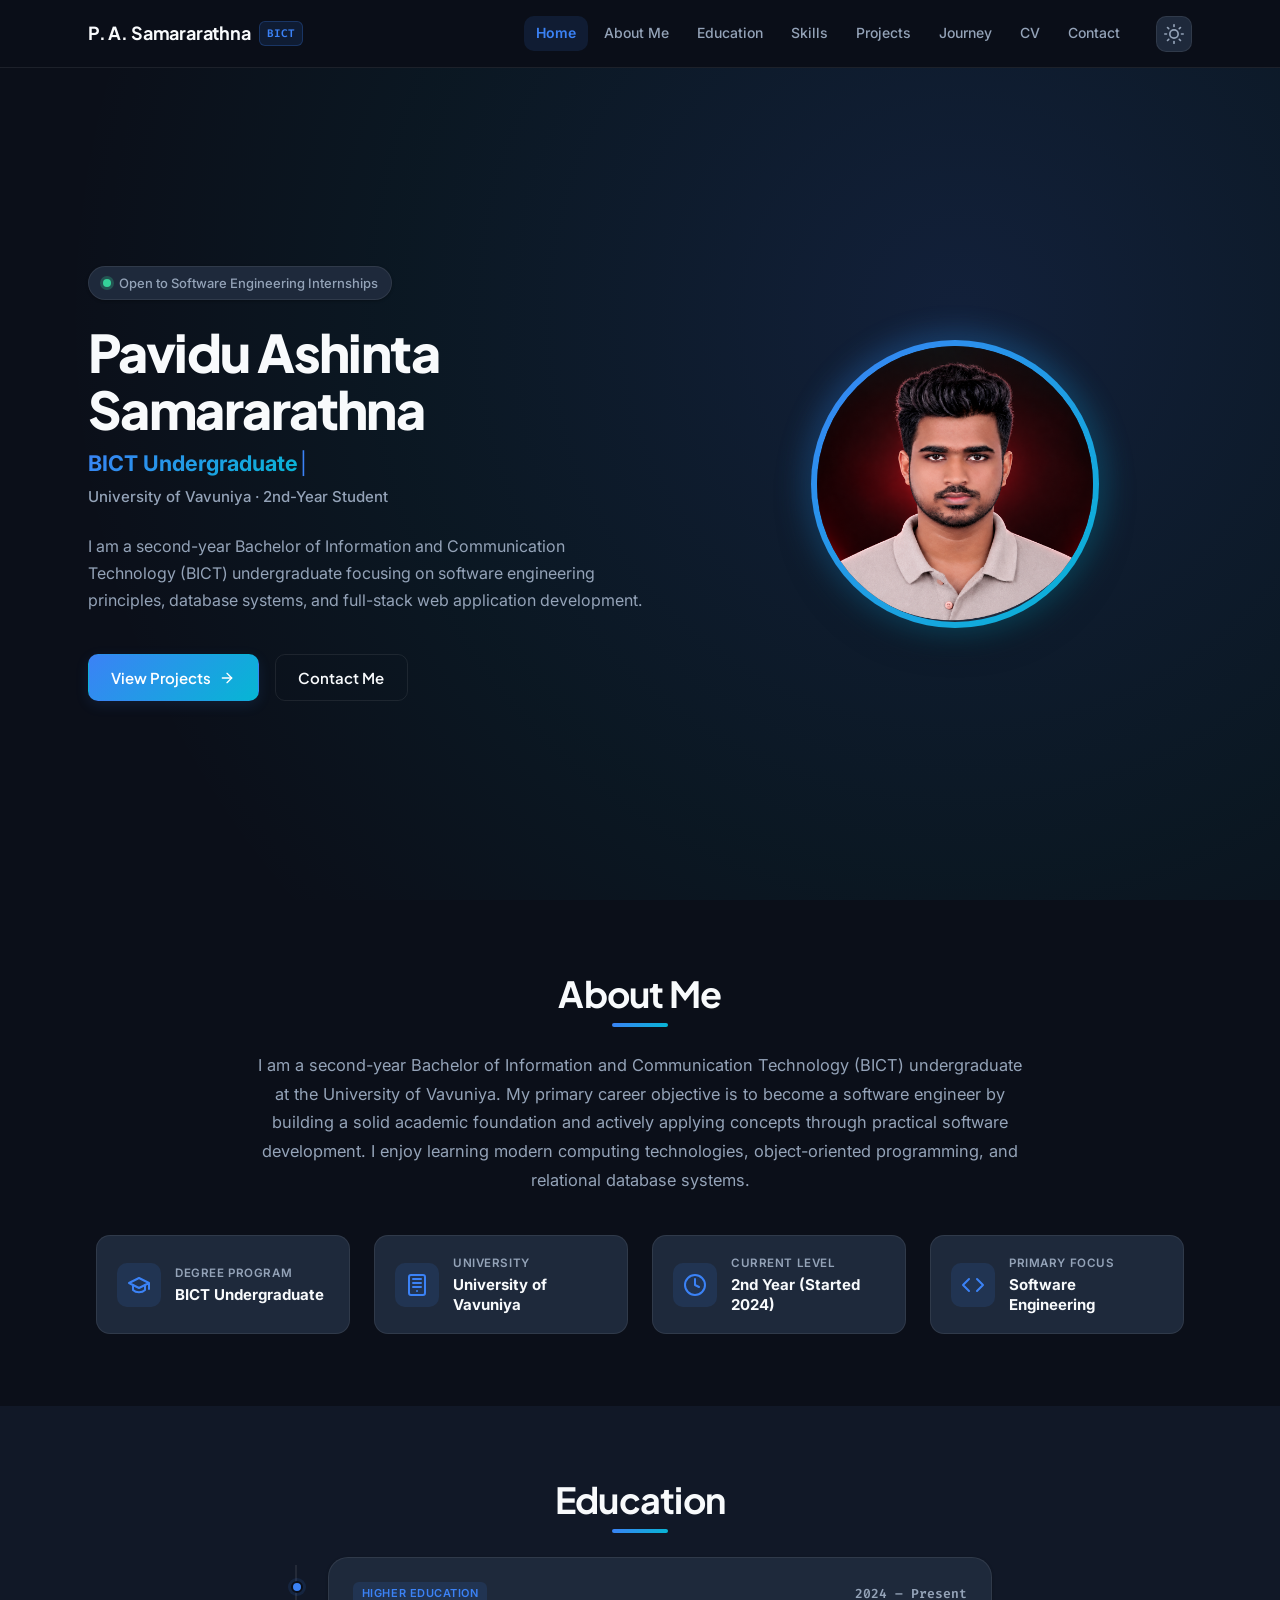
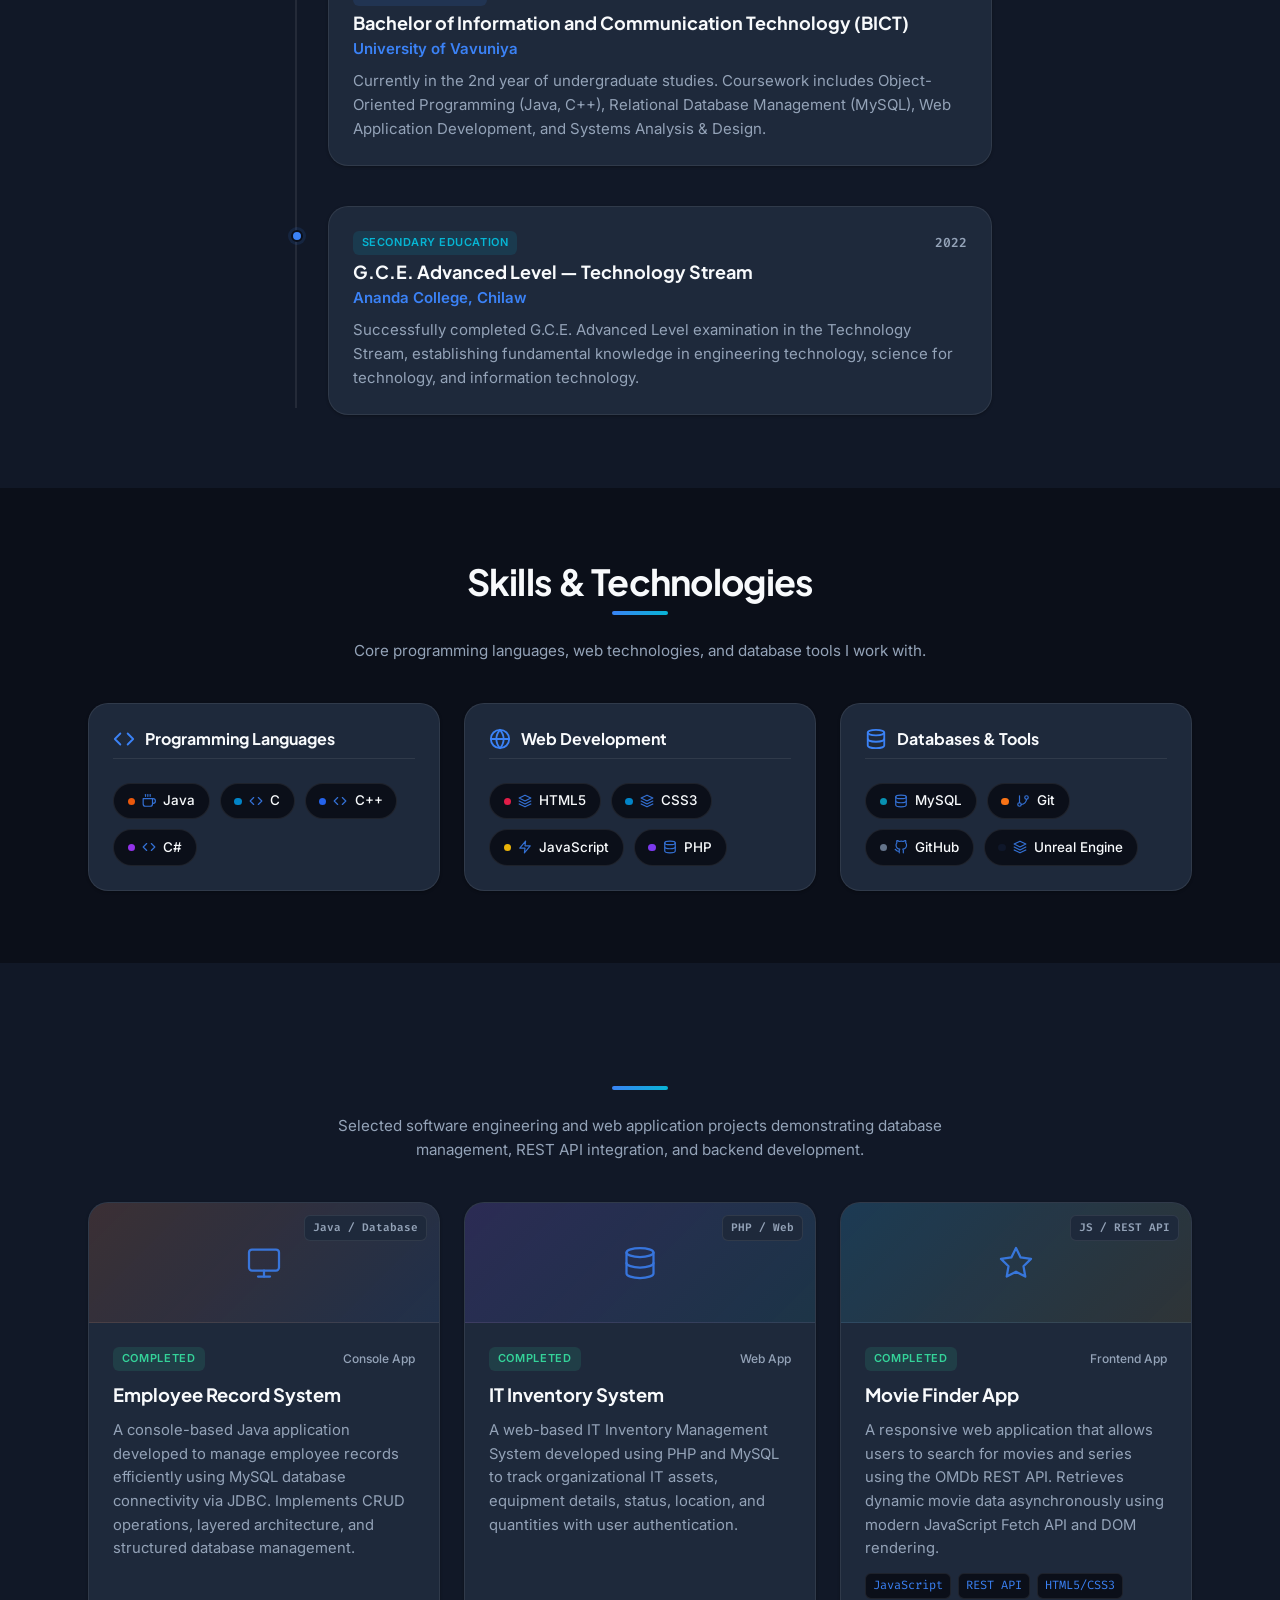
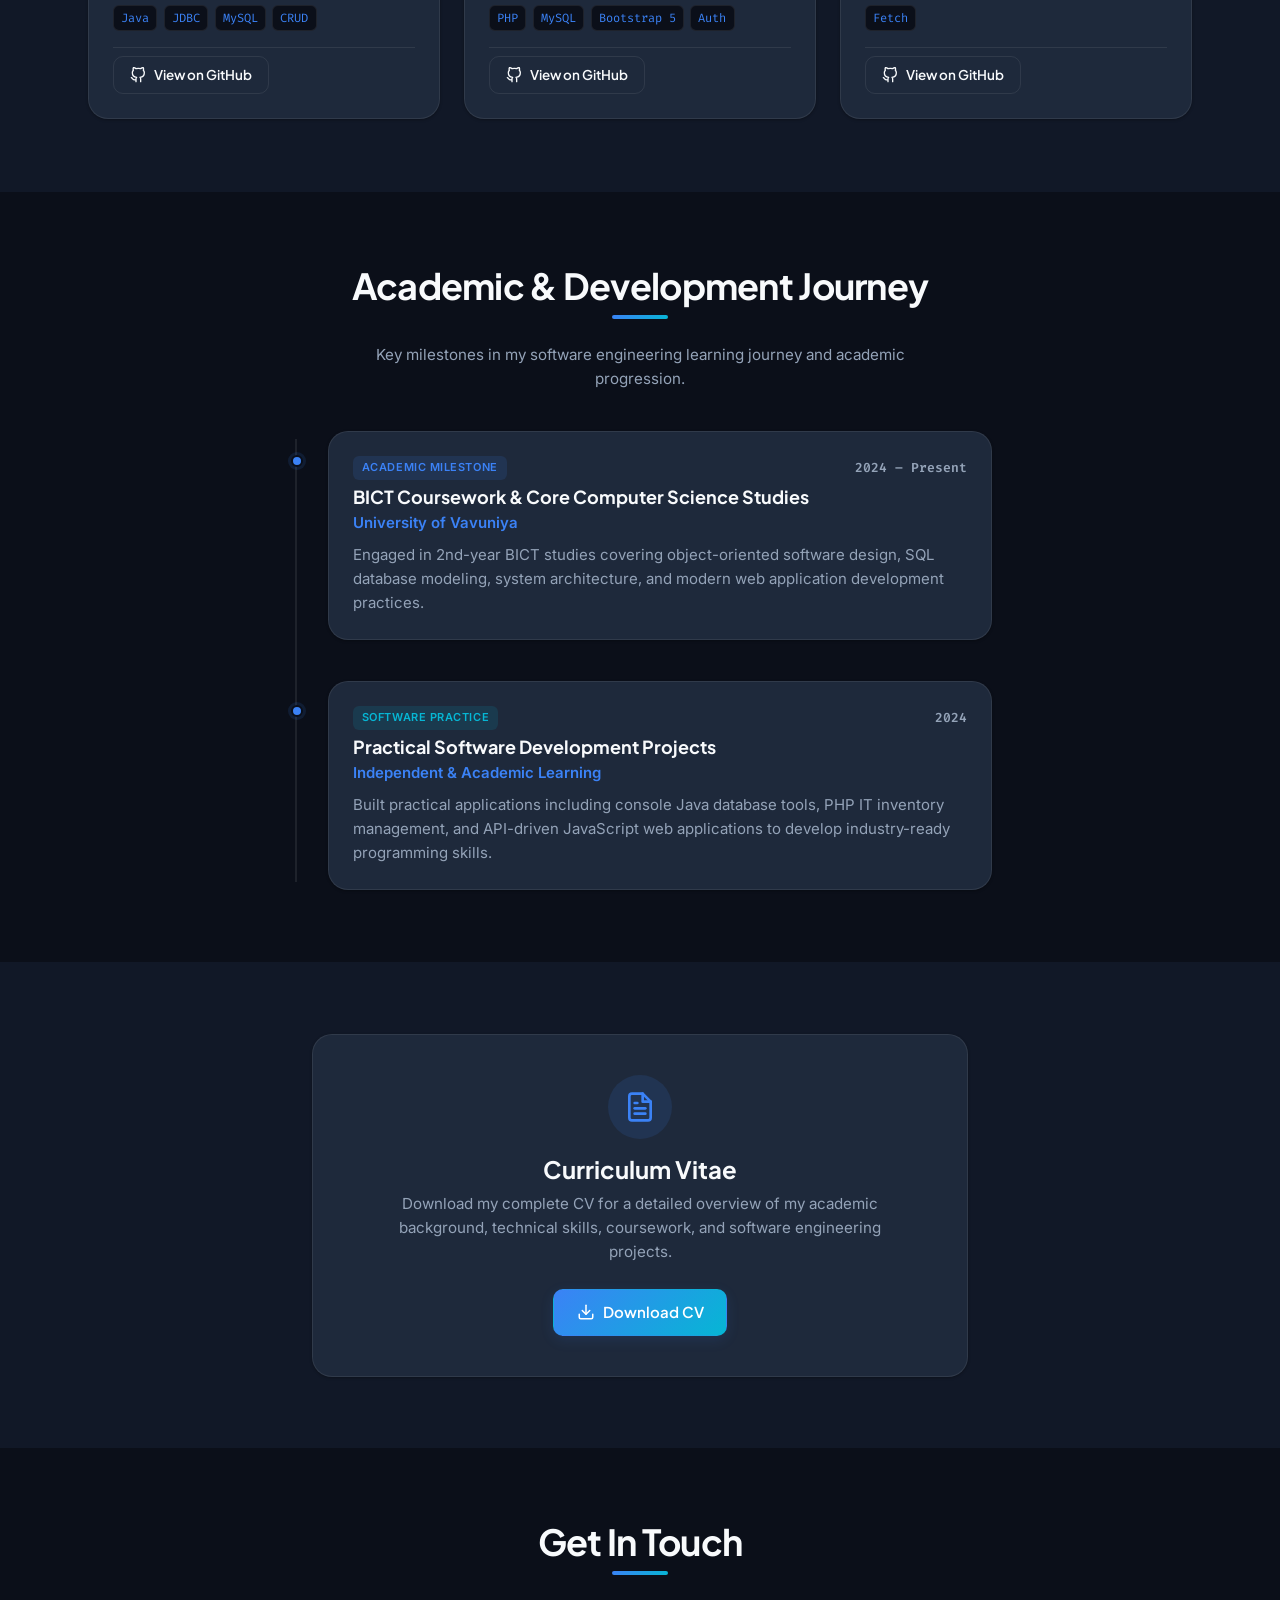
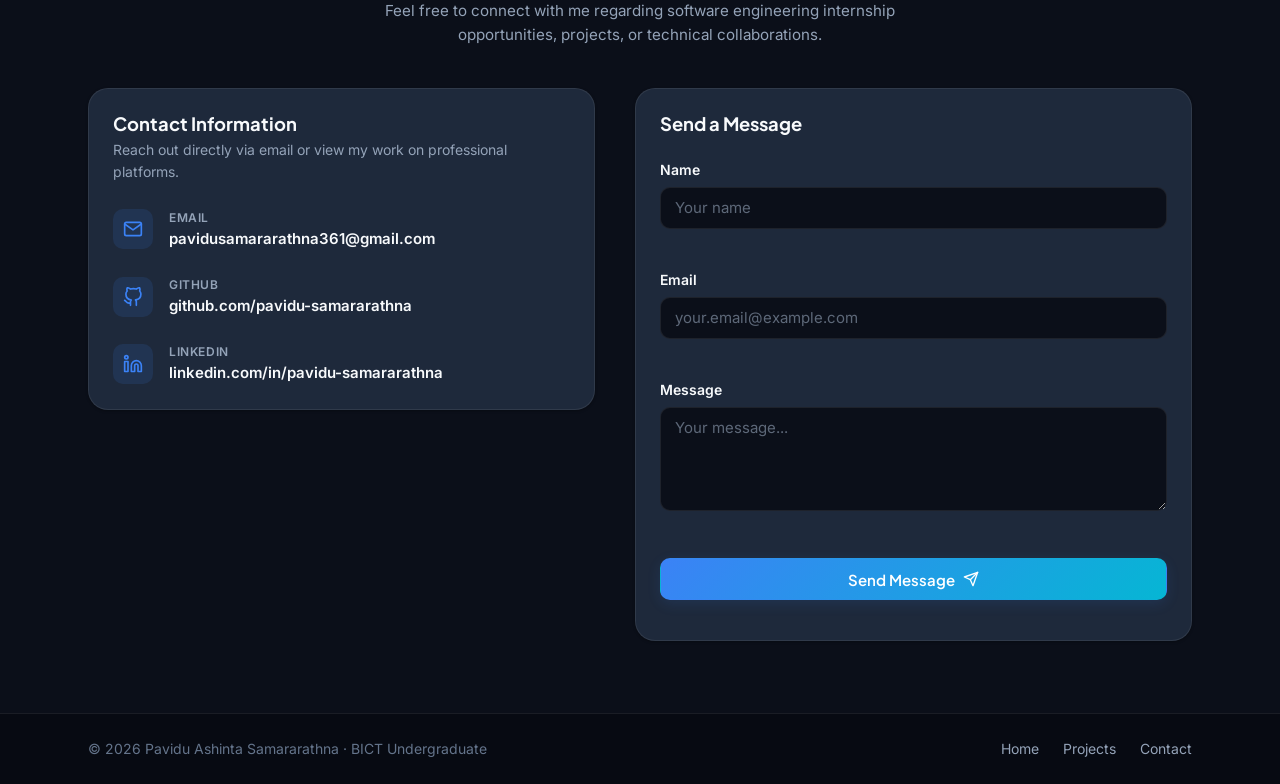
==== commit 72b8b6ba: "Modernize portfolio website" ====
--- a/Website/index.html
+++ b/Website/index.html
@@ -4,7 +4,13 @@
   <meta charset="UTF-8">
   <meta name="viewport" content="width=device-width, initial-scale=1.0">
   <meta name="description" content="Professional portfolio of Pavidu Ashinta Samararathna — BICT undergraduate at the University of Vavuniya and aspiring software engineer.">
-  <title>Pavidu Ashinta Samararathna | Professional Portfolio</title>
+  <title>Pavidu Ashinta Samararathna | Software Engineering Student &amp; BICT Undergraduate</title>
+  
+  <!-- Preconnect & Google Fonts -->
+  <link rel="preconnect" href="https://fonts.googleapis.com">
+  <link rel="preconnect" href="https://fonts.gstatic.com" crossorigin>
+  <link href="https://fonts.googleapis.com/css2?family=Fira+Code:wght@400;500;600&family=Inter:wght@300;400;500;600;700&family=Plus+Jakarta+Sans:wght@500;600;700;800&display=swap" rel="stylesheet">
+
   <script>
     (function () {
       var storageKey = "portfolio-theme";
@@ -21,7 +27,10 @@
 
   <header class="site-header">
     <nav class="navbar" aria-label="Primary navigation">
-      <a class="navbar__brand" href="#home">P. A. Samararathna</a>
+      <a class="navbar__brand" href="#home">
+        <span class="navbar__brand-name">P. A. Samararathna</span>
+        <span class="navbar__brand-tag">BICT</span>
+      </a>
 
       <div class="navbar__end">
         <ul class="navbar__menu" id="nav-menu">
@@ -30,7 +39,7 @@
           <li><a class="navbar__link" href="#education">Education</a></li>
           <li><a class="navbar__link" href="#skills">Skills</a></li>
           <li><a class="navbar__link" href="#projects">Projects</a></li>
-          <li><a class="navbar__link" href="#experience">Experience &amp; Activities</a></li>
+          <li><a class="navbar__link" href="#experience">Journey</a></li>
           <li><a class="navbar__link" href="#cv">CV</a></li>
           <li><a class="navbar__link" href="#contact">Contact</a></li>
         </ul>
@@ -81,38 +90,45 @@
     <!-- Home -->
     <section class="section section--hero" id="home" aria-labelledby="hero-heading">
       <div class="container hero">
-        <div class="hero__content">
-          <p class="hero__greeting">Hello, I'm</p>
+        <div class="hero__content reveal">
+          
+          <div class="hero__status">
+            <span class="status-dot"></span>
+            <span class="status-text">Open to Software Engineering Internships</span>
+          </div>
+
           <h1 class="hero__title" id="hero-heading">Pavidu Ashinta Samararathna</h1>
-          <p class="hero__subtitle">BICT Undergraduate &amp; Aspiring Software Engineer</p>
-          <p class="hero__detail">University of Vavuniya · Second-year undergraduate</p>
+          
+          <p class="hero__subtitle">
+            <span class="typewriter" id="hero-typewriter" data-words='["BICT Undergraduate", "Software Engineering Student", "Full-Stack Web &amp; Java Developer"]'>BICT Undergraduate</span><span class="typewriter-cursor" aria-hidden="true">|</span>
+          </p>
+          
+          <p class="hero__detail">University of Vavuniya · 2nd-Year Student</p>
+          
           <p class="hero__intro">
             I am a second-year Bachelor of Information and Communication Technology (BICT)
-            student at the University of Vavuniya, working toward a career in software engineering.
-            I am focused on building a strong technical foundation through my academic studies
-            and continuous learning.
+            undergraduate focusing on software engineering principles, database systems,
+            and full-stack web application development.
           </p>
+
           <div class="hero__actions">
-            <a class="btn btn--primary" href="#projects">View My Projects</a>
+            <a class="btn btn--primary" href="#projects">
+              <span>View Projects</span>
+              <svg xmlns="http://www.w3.org/2000/svg" width="16" height="16" viewBox="0 0 24 24" fill="none" stroke="currentColor" stroke-width="2" stroke-linecap="round" stroke-linejoin="round" aria-hidden="true"><line x1="5" y1="12" x2="19" y2="12"></line><polyline points="12 5 19 12 12 19"></polyline></svg>
+            </a>
             <a class="btn btn--outline" href="#contact">Contact Me</a>
           </div>
         </div>
-        <div class="hero__image-wrapper">
+
+        <div class="hero__image-wrapper reveal reveal-delay-2">
           <div class="hero__image-frame">
-            <div class="hero__image-placeholder" aria-hidden="true">
-              <svg class="hero__placeholder-icon" xmlns="http://www.w3.org/2000/svg" width="48" height="48" viewBox="0 0 24 24" fill="none" stroke="currentColor" stroke-width="1.5" stroke-linecap="round" stroke-linejoin="round" aria-hidden="true">
-                <path d="M20 21v-2a4 4 0 0 0-4-4H8a4 4 0 0 0-4 4v2"></path>
-                <circle cx="12" cy="7" r="4"></circle>
-              </svg>
-              <span>Profile Photo</span>
-            </div>
+            <div class="hero__image-glow" aria-hidden="true"></div>
             <img
-              src="images/profile.jpg"
+              src="images/profile.png"
               alt="Pavidu Ashinta Samararathna"
               class="hero__image"
               width="288"
               height="288"
-              onerror="this.classList.add('hero__image--hidden')"
             >
           </div>
         </div>
@@ -122,22 +138,58 @@
     <!-- About Me -->
     <section class="section" id="about" aria-labelledby="about-heading">
       <div class="container">
-        <h2 class="section__title" id="about-heading">About Me</h2>
-        <div class="section__divider" aria-hidden="true"></div>
+        <h2 class="section__title reveal" id="about-heading">About Me</h2>
+        <div class="section__divider reveal" aria-hidden="true"></div>
+        
         <div class="about">
-          <p class="about__text">
-            I am currently pursuing my BICT degree at the University of Vavuniya and working
-            toward becoming a software engineer. I enjoy learning new technologies and applying
-            them through academic projects and personal practice.
-            [Add more about your background, interests in technology, and career goals.]
+          <p class="about__text reveal">
+            I am a second-year Bachelor of Information and Communication Technology (BICT) undergraduate at the 
+            University of Vavuniya. My primary career objective is to become a software engineer by building a solid academic foundation 
+            and actively applying concepts through practical software development. I enjoy learning modern computing technologies, 
+            object-oriented programming, and relational database systems.
           </p>
-          <ul class="about__highlights">
-            <li><strong>University:</strong> University of Vavuniya</li>
-            <li><strong>Programme:</strong> Bachelor of Information and Communication Technology (BICT)</li>
-            <li><strong>Current Level:</strong> Second-year undergraduate</li>
-            <li><strong>Career Goal:</strong> Aspiring Software Engineer</li>
-            <li><strong>Interests:</strong> [e.g., Web Development, Software Design — add your interests]</li>
-          </ul>
+
+          <div class="about__grid">
+            <div class="about-card reveal reveal-delay-1">
+              <div class="about-card__icon" aria-hidden="true">
+                <svg xmlns="http://www.w3.org/2000/svg" width="24" height="24" viewBox="0 0 24 24" fill="none" stroke="currentColor" stroke-width="2" stroke-linecap="round" stroke-linejoin="round"><path d="M22 10v6M2 10l10-5 10 5-10 5z"></path><path d="M6 12v5c3 3 9 3 12 0v-5"></path></svg>
+              </div>
+              <div class="about-card__content">
+                <span class="about-card__label">Degree Program</span>
+                <span class="about-card__value">BICT Undergraduate</span>
+              </div>
+            </div>
+
+            <div class="about-card reveal reveal-delay-2">
+              <div class="about-card__icon" aria-hidden="true">
+                <svg xmlns="http://www.w3.org/2000/svg" width="24" height="24" viewBox="0 0 24 24" fill="none" stroke="currentColor" stroke-width="2" stroke-linecap="round" stroke-linejoin="round"><rect x="4" y="2" width="16" height="20" rx="2" ry="2"></rect><line x1="9" y1="22" x2="9" y2="22"></line><line x1="15" y1="22" x2="15" y2="22"></line><line x1="12" y1="18" x2="12" y2="18"></line><line x1="8" y1="6" x2="16" y2="6"></line><line x1="8" y1="10" x2="16" y2="10"></line><line x1="8" y1="14" x2="16" y2="14"></line></svg>
+              </div>
+              <div class="about-card__content">
+                <span class="about-card__label">University</span>
+                <span class="about-card__value">University of Vavuniya</span>
+              </div>
+            </div>
+
+            <div class="about-card reveal reveal-delay-3">
+              <div class="about-card__icon" aria-hidden="true">
+                <svg xmlns="http://www.w3.org/2000/svg" width="24" height="24" viewBox="0 0 24 24" fill="none" stroke="currentColor" stroke-width="2" stroke-linecap="round" stroke-linejoin="round"><circle cx="12" cy="12" r="10"></circle><polyline points="12 6 12 12 16 14"></polyline></svg>
+              </div>
+              <div class="about-card__content">
+                <span class="about-card__label">Current Level</span>
+                <span class="about-card__value">2nd Year (Started 2024)</span>
+              </div>
+            </div>
+
+            <div class="about-card reveal reveal-delay-4">
+              <div class="about-card__icon" aria-hidden="true">
+                <svg xmlns="http://www.w3.org/2000/svg" width="24" height="24" viewBox="0 0 24 24" fill="none" stroke="currentColor" stroke-width="2" stroke-linecap="round" stroke-linejoin="round"><polyline points="16 18 22 12 16 6"></polyline><polyline points="8 6 2 12 8 18"></polyline></svg>
+              </div>
+              <div class="about-card__content">
+                <span class="about-card__label">Primary Focus</span>
+                <span class="about-card__value">Software Engineering</span>
+              </div>
+            </div>
+          </div>
         </div>
       </div>
     </section>
@@ -145,30 +197,40 @@
     <!-- Education -->
     <section class="section section--alt" id="education" aria-labelledby="education-heading">
       <div class="container">
-        <h2 class="section__title" id="education-heading">Education</h2>
-        <div class="section__divider" aria-hidden="true"></div>
+        <h2 class="section__title reveal" id="education-heading">Education</h2>
+        <div class="section__divider reveal" aria-hidden="true"></div>
+        
         <div class="timeline">
 
-          <article class="timeline__item">
+          <article class="timeline__item reveal reveal-delay-1">
             <div class="timeline__marker" aria-hidden="true"></div>
             <div class="timeline__content card">
-              <time class="timeline__date" datetime="[YYYY]">[Start Year] – Present</time>
+              <div class="timeline__header">
+                <span class="timeline__badge">Higher Education</span>
+                <time class="timeline__date" datetime="2024">2024 – Present</time>
+              </div>
               <h3 class="timeline__title">Bachelor of Information and Communication Technology (BICT)</h3>
               <p class="timeline__org">University of Vavuniya</p>
               <p class="timeline__desc">
-                Second-year undergraduate.
-                [Placeholder — add relevant coursework or academic focus areas if desired.]
+                Currently in the 2nd year of undergraduate studies. Coursework includes Object-Oriented Programming (Java, C++),
+                Relational Database Management (MySQL), Web Application Development, and Systems Analysis &amp; Design.
               </p>
             </div>
           </article>
 
-          <article class="timeline__item">
+          <article class="timeline__item reveal reveal-delay-2">
             <div class="timeline__marker" aria-hidden="true"></div>
             <div class="timeline__content card">
-              <time class="timeline__date" datetime="[YYYY]">[Start Year] – [End Year]</time>
-              <h3 class="timeline__title">[Previous Qualification — e.g., G.C.E. Advanced Level]</h3>
-              <p class="timeline__org">[School / Institution Name]</p>
-              <p class="timeline__desc">[Placeholder — add subjects or details when ready.]</p>
+              <div class="timeline__header">
+                <span class="timeline__badge timeline__badge--secondary">Secondary Education</span>
+                <time class="timeline__date" datetime="2022">2022</time>
+              </div>
+              <h3 class="timeline__title">G.C.E. Advanced Level — Technology Stream</h3>
+              <p class="timeline__org">Ananda College, Chilaw</p>
+              <p class="timeline__desc">
+                Successfully completed G.C.E. Advanced Level examination in the Technology Stream, establishing fundamental knowledge 
+                in engineering technology, science for technology, and information technology.
+              </p>
             </div>
           </article>
 
@@ -179,37 +241,102 @@
     <!-- Skills -->
     <section class="section" id="skills" aria-labelledby="skills-heading">
       <div class="container">
-        <h2 class="section__title" id="skills-heading">Skills</h2>
-        <div class="section__divider" aria-hidden="true"></div>
-        <p class="section__subtitle">Technologies and tools I am currently learning and working with.</p>
+        <h2 class="section__title reveal" id="skills-heading">Skills &amp; Technologies</h2>
+        <div class="section__divider reveal" aria-hidden="true"></div>
+        <p class="section__subtitle reveal">Core programming languages, web technologies, and database tools I work with.</p>
+        
         <div class="skills-grid">
 
-          <div class="skills-group card">
-            <h3 class="skills-group__title">Programming Languages</h3>
+          <div class="skills-group card reveal reveal-delay-1">
+            <div class="skills-group__header">
+              <div class="skills-group__icon" aria-hidden="true">
+                <svg xmlns="http://www.w3.org/2000/svg" width="22" height="22" viewBox="0 0 24 24" fill="none" stroke="currentColor" stroke-width="2" stroke-linecap="round" stroke-linejoin="round"><polyline points="16 18 22 12 16 6"></polyline><polyline points="8 6 2 12 8 18"></polyline></svg>
+              </div>
+              <h3 class="skills-group__title">Programming Languages</h3>
+            </div>
             <ul class="skills-list">
-              <li class="skill-tag">Java</li>
-              <li class="skill-tag">C</li>
-              <li class="skill-tag">C++</li>
-              <li class="skill-tag">C#</li>
+              <li class="skill-tag">
+                <span class="skill-tag__dot skill-tag__dot--java"></span>
+                <svg class="skill-tag__icon" xmlns="http://www.w3.org/2000/svg" width="14" height="14" viewBox="0 0 24 24" fill="none" stroke="currentColor" stroke-width="2" stroke-linecap="round" stroke-linejoin="round"><path d="M18 8h1a4 4 0 0 1 0 8h-1"></path><path d="M2 8h16v9a4 4 0 0 1-4 4H6a4 4 0 0 1-4-4V8z"></path><line x1="6" y1="1" x2="6" y2="4"></line><line x1="10" y1="1" x2="10" y2="4"></line><line x1="14" y1="1" x2="14" y2="4"></line></svg>
+                <span>Java</span>
+              </li>
+              <li class="skill-tag">
+                <span class="skill-tag__dot skill-tag__dot--c"></span>
+                <svg class="skill-tag__icon" xmlns="http://www.w3.org/2000/svg" width="14" height="14" viewBox="0 0 24 24" fill="none" stroke="currentColor" stroke-width="2" stroke-linecap="round" stroke-linejoin="round"><polyline points="16 18 22 12 16 6"></polyline><polyline points="8 6 2 12 8 18"></polyline></svg>
+                <span>C</span>
+              </li>
+              <li class="skill-tag">
+                <span class="skill-tag__dot skill-tag__dot--cpp"></span>
+                <svg class="skill-tag__icon" xmlns="http://www.w3.org/2000/svg" width="14" height="14" viewBox="0 0 24 24" fill="none" stroke="currentColor" stroke-width="2" stroke-linecap="round" stroke-linejoin="round"><polyline points="16 18 22 12 16 6"></polyline><polyline points="8 6 2 12 8 18"></polyline></svg>
+                <span>C++</span>
+              </li>
+              <li class="skill-tag">
+                <span class="skill-tag__dot skill-tag__dot--csharp"></span>
+                <svg class="skill-tag__icon" xmlns="http://www.w3.org/2000/svg" width="14" height="14" viewBox="0 0 24 24" fill="none" stroke="currentColor" stroke-width="2" stroke-linecap="round" stroke-linejoin="round"><polyline points="16 18 22 12 16 6"></polyline><polyline points="8 6 2 12 8 18"></polyline></svg>
+                <span>C#</span>
+              </li>
             </ul>
           </div>
 
-          <div class="skills-group card">
-            <h3 class="skills-group__title">Web Technologies</h3>
+          <div class="skills-group card reveal reveal-delay-2">
+            <div class="skills-group__header">
+              <div class="skills-group__icon" aria-hidden="true">
+                <svg xmlns="http://www.w3.org/2000/svg" width="22" height="22" viewBox="0 0 24 24" fill="none" stroke="currentColor" stroke-width="2" stroke-linecap="round" stroke-linejoin="round"><circle cx="12" cy="12" r="10"></circle><line x1="2" y1="12" x2="22" y2="12"></line><path d="M12 2a15.3 15.3 0 0 1 4 10 15.3 15.3 0 0 1-4 10 15.3 15.3 0 0 1-4-10 15.3 15.3 0 0 1 4-10z"></path></svg>
+              </div>
+              <h3 class="skills-group__title">Web Development</h3>
+            </div>
             <ul class="skills-list">
-              <li class="skill-tag">HTML</li>
-              <li class="skill-tag">CSS</li>
-              <li class="skill-tag">JavaScript</li>
+              <li class="skill-tag">
+                <span class="skill-tag__dot skill-tag__dot--html"></span>
+                <svg class="skill-tag__icon" xmlns="http://www.w3.org/2000/svg" width="14" height="14" viewBox="0 0 24 24" fill="none" stroke="currentColor" stroke-width="2" stroke-linecap="round" stroke-linejoin="round"><path d="M12 2L2 7l10 5 10-5-10-5zM2 17l10 5 10-5M2 12l10 5 10-5"></path></svg>
+                <span>HTML5</span>
+              </li>
+              <li class="skill-tag">
+                <span class="skill-tag__dot skill-tag__dot--css"></span>
+                <svg class="skill-tag__icon" xmlns="http://www.w3.org/2000/svg" width="14" height="14" viewBox="0 0 24 24" fill="none" stroke="currentColor" stroke-width="2" stroke-linecap="round" stroke-linejoin="round"><path d="M12 2L2 7l10 5 10-5-10-5zM2 17l10 5 10-5M2 12l10 5 10-5"></path></svg>
+                <span>CSS3</span>
+              </li>
+              <li class="skill-tag">
+                <span class="skill-tag__dot skill-tag__dot--js"></span>
+                <svg class="skill-tag__icon" xmlns="http://www.w3.org/2000/svg" width="14" height="14" viewBox="0 0 24 24" fill="none" stroke="currentColor" stroke-width="2" stroke-linecap="round" stroke-linejoin="round"><polygon points="13 2 3 14 12 14 11 22 21 10 12 10 13 2"></polygon></svg>
+                <span>JavaScript</span>
+              </li>
+              <li class="skill-tag">
+                <span class="skill-tag__dot skill-tag__dot--php"></span>
+                <svg class="skill-tag__icon" xmlns="http://www.w3.org/2000/svg" width="14" height="14" viewBox="0 0 24 24" fill="none" stroke="currentColor" stroke-width="2" stroke-linecap="round" stroke-linejoin="round"><ellipse cx="12" cy="5" rx="9" ry="3"></ellipse><path d="M21 12c0 1.66-4 3-9 3s-9-1.34-9-3"></path><path d="M3 5v14c0 1.66 4 3 9 3s9-1.34 9-3V5"></path></svg>
+                <span>PHP</span>
+              </li>
             </ul>
           </div>
 
-          <div class="skills-group card">
-            <h3 class="skills-group__title">Tools &amp; Platforms</h3>
+          <div class="skills-group card reveal reveal-delay-3">
+            <div class="skills-group__header">
+              <div class="skills-group__icon" aria-hidden="true">
+                <svg xmlns="http://www.w3.org/2000/svg" width="22" height="22" viewBox="0 0 24 24" fill="none" stroke="currentColor" stroke-width="2" stroke-linecap="round" stroke-linejoin="round"><ellipse cx="12" cy="5" rx="9" ry="3"></ellipse><path d="M21 12c0 1.66-4 3-9 3s-9-1.34-9-3"></path><path d="M3 5v14c0 1.66 4 3 9 3s9-1.34 9-3V5"></path></svg>
+              </div>
+              <h3 class="skills-group__title">Databases &amp; Tools</h3>
+            </div>
             <ul class="skills-list">
-              <li class="skill-tag">MySQL</li>
-              <li class="skill-tag">Git</li>
-              <li class="skill-tag">GitHub</li>
-              <li class="skill-tag">Unreal Engine</li>
+              <li class="skill-tag">
+                <span class="skill-tag__dot skill-tag__dot--db"></span>
+                <svg class="skill-tag__icon" xmlns="http://www.w3.org/2000/svg" width="14" height="14" viewBox="0 0 24 24" fill="none" stroke="currentColor" stroke-width="2" stroke-linecap="round" stroke-linejoin="round"><ellipse cx="12" cy="5" rx="9" ry="3"></ellipse><path d="M21 12c0 1.66-4 3-9 3s-9-1.34-9-3"></path><path d="M3 5v14c0 1.66 4 3 9 3s9-1.34 9-3V5"></path></svg>
+                <span>MySQL</span>
+              </li>
+              <li class="skill-tag">
+                <span class="skill-tag__dot skill-tag__dot--git"></span>
+                <svg class="skill-tag__icon" xmlns="http://www.w3.org/2000/svg" width="14" height="14" viewBox="0 0 24 24" fill="none" stroke="currentColor" stroke-width="2" stroke-linecap="round" stroke-linejoin="round"><line x1="6" y1="3" x2="6" y2="15"></line><circle cx="18" cy="6" r="3"></circle><circle cx="6" cy="18" r="3"></circle><path d="M18 9a9 9 0 0 1-9 9"></path></svg>
+                <span>Git</span>
+              </li>
+              <li class="skill-tag">
+                <span class="skill-tag__dot skill-tag__dot--github"></span>
+                <svg class="skill-tag__icon" xmlns="http://www.w3.org/2000/svg" width="14" height="14" viewBox="0 0 24 24" fill="none" stroke="currentColor" stroke-width="2" stroke-linecap="round" stroke-linejoin="round"><path d="M9 19c-5 1.5-5-2.5-7-3m14 6v-3.87a3.37 3.37 0 0 0-.94-2.61c3.14-.35 6.44-1.54 6.44-7A5.44 5.44 0 0 0 20 4.77 5.07 5.07 0 0 0 19.91 1S18.73.65 16 2.48a13.38 13.38 0 0 0-7 0C6.27.65 5.09 1 5.09 1A5.07 5.07 0 0 0 5 4.77a5.44 5.44 0 0 0-1.5 3.78c0 5.42 3.3 6.61 6.44 7A3.37 3.37 0 0 0 9 18.13V22"></path></svg>
+                <span>GitHub</span>
+              </li>
+              <li class="skill-tag">
+                <span class="skill-tag__dot skill-tag__dot--engine"></span>
+                <svg class="skill-tag__icon" xmlns="http://www.w3.org/2000/svg" width="14" height="14" viewBox="0 0 24 24" fill="none" stroke="currentColor" stroke-width="2" stroke-linecap="round" stroke-linejoin="round"><polygon points="12 2 2 7 12 12 22 7 12 2"></polygon><polyline points="2 17 12 22 22 17"></polyline><polyline points="2 12 12 17 22 12"></polyline></svg>
+                <span>Unreal Engine</span>
+              </li>
             </ul>
           </div>
 
@@ -220,44 +347,145 @@
     <!-- Projects -->
     <section class="section section--alt" id="projects" aria-labelledby="projects-heading">
       <div class="container">
-        <h2 class="section__title" id="projects-heading">Projects</h2>
-        <div class="section__divider" aria-hidden="true"></div>
-        <p class="section__subtitle">Project cards ready for future work — details will be added as projects are completed.</p>
+        <h2 class="section__title reveal" id="projects-heading">Featured Projects</h2>
+        <div class="section__divider reveal" aria-hidden="true"></div>
+
+        <p class="section__subtitle reveal">
+          Selected software engineering and web application projects demonstrating database management, 
+          REST API integration, and backend development.
+        </p>
+
         <div class="projects-grid">
 
-          <article class="project-card card project-card--placeholder">
-            <div class="project-card__image-placeholder" aria-hidden="true">
-              <span class="project-card__placeholder-icon">+</span>
-            </div>
+          <!-- Employee Record System -->
+          <article class="project-card card reveal reveal-delay-1">
+            <div class="project-card__banner project-card__banner--java">
+              <div class="project-card__badge-tech">Java / Database</div>
+              <svg class="project-card__banner-icon" xmlns="http://www.w3.org/2000/svg" width="36" height="36" viewBox="0 0 24 24" fill="none" stroke="currentColor" stroke-width="1.5" stroke-linecap="round" stroke-linejoin="round" aria-hidden="true"><rect x="2" y="3" width="20" height="14" rx="2" ry="2"></rect><line x1="8" y1="21" x2="16" y2="21"></line><line x1="12" y1="17" x2="12" y2="21"></line></svg>
+            </div>
+
             <div class="project-card__body">
-              <span class="project-card__status">Coming Soon</span>
-              <h3 class="project-card__title">[Project Title]</h3>
-              <p class="project-card__desc">[Project description will be added here.]</p>
-              <p class="project-card__note">Live demo and source code links will be added when available.</p>
+              <div class="project-card__meta">
+                <span class="project-card__status">Completed</span>
+                <span class="project-card__type">Console App</span>
+              </div>
+
+              <h3 class="project-card__title">
+                Employee Record System
+              </h3>
+
+              <p class="project-card__desc">
+                A console-based Java application developed to manage employee
+                records efficiently using MySQL database connectivity via JDBC. Implements CRUD operations,
+                layered architecture, and structured database management.
+              </p>
+
+              <div class="project-card__tags">
+                <span class="project-tag">Java</span>
+                <span class="project-tag">JDBC</span>
+                <span class="project-tag">MySQL</span>
+                <span class="project-tag">CRUD</span>
+              </div>
+
+              <div class="project-card__footer">
+                <a
+                  class="btn btn--outline btn--sm"
+                  href="https://github.com/pavidu-samararathna/EmployeeRecordSystem"
+                  target="_blank"
+                  rel="noopener noreferrer"
+                >
+                  <svg xmlns="http://www.w3.org/2000/svg" width="16" height="16" viewBox="0 0 24 24" fill="none" stroke="currentColor" stroke-width="2" stroke-linecap="round" stroke-linejoin="round" aria-hidden="true"><path d="M9 19c-5 1.5-5-2.5-7-3m14 6v-3.87a3.37 3.37 0 0 0-.94-2.61c3.14-.35 6.44-1.54 6.44-7A5.44 5.44 0 0 0 20 4.77 5.07 5.07 0 0 0 19.91 1S18.73.65 16 2.48a13.38 13.38 0 0 0-7 0C6.27.65 5.09 1 5.09 1A5.07 5.07 0 0 0 5 4.77a5.44 5.44 0 0 0-1.5 3.78c0 5.42 3.3 6.61 6.44 7A3.37 3.37 0 0 0 9 18.13V22"></path></svg>
+                  <span>View on GitHub</span>
+                </a>
+              </div>
             </div>
           </article>
 
-          <article class="project-card card project-card--placeholder">
-            <div class="project-card__image-placeholder" aria-hidden="true">
-              <span class="project-card__placeholder-icon">+</span>
-            </div>
+          <!-- IT Inventory System -->
+          <article class="project-card card reveal reveal-delay-2">
+            <div class="project-card__banner project-card__banner--php">
+              <div class="project-card__badge-tech">PHP / Web</div>
+              <svg class="project-card__banner-icon" xmlns="http://www.w3.org/2000/svg" width="36" height="36" viewBox="0 0 24 24" fill="none" stroke="currentColor" stroke-width="1.5" stroke-linecap="round" stroke-linejoin="round" aria-hidden="true"><ellipse cx="12" cy="5" rx="9" ry="3"></ellipse><path d="M21 12c0 1.66-4 3-9 3s-9-1.34-9-3"></path><path d="M3 5v14c0 1.66 4 3 9 3s9-1.34 9-3V5"></path></svg>
+            </div>
+
             <div class="project-card__body">
-              <span class="project-card__status">Coming Soon</span>
-              <h3 class="project-card__title">[Project Title]</h3>
-              <p class="project-card__desc">[Project description will be added here.]</p>
-              <p class="project-card__note">Live demo and source code links will be added when available.</p>
+              <div class="project-card__meta">
+                <span class="project-card__status">Completed</span>
+                <span class="project-card__type">Web App</span>
+              </div>
+
+              <h3 class="project-card__title">
+                IT Inventory System
+              </h3>
+
+              <p class="project-card__desc">
+                A web-based IT Inventory Management System developed using PHP
+                and MySQL to track organizational IT assets, equipment details, status, location, 
+                and quantities with user authentication.
+              </p>
+
+              <div class="project-card__tags">
+                <span class="project-tag">PHP</span>
+                <span class="project-tag">MySQL</span>
+                <span class="project-tag">Bootstrap 5</span>
+                <span class="project-tag">Auth</span>
+              </div>
+
+              <div class="project-card__footer">
+                <a
+                  class="btn btn--outline btn--sm"
+                  href="https://github.com/pavidu-samararathna/IT-Inventory-System"
+                  target="_blank"
+                  rel="noopener noreferrer"
+                >
+                  <svg xmlns="http://www.w3.org/2000/svg" width="16" height="16" viewBox="0 0 24 24" fill="none" stroke="currentColor" stroke-width="2" stroke-linecap="round" stroke-linejoin="round" aria-hidden="true"><path d="M9 19c-5 1.5-5-2.5-7-3m14 6v-3.87a3.37 3.37 0 0 0-.94-2.61c3.14-.35 6.44-1.54 6.44-7A5.44 5.44 0 0 0 20 4.77 5.07 5.07 0 0 0 19.91 1S18.73.65 16 2.48a13.38 13.38 0 0 0-7 0C6.27.65 5.09 1 5.09 1A5.07 5.07 0 0 0 5 4.77a5.44 5.44 0 0 0-1.5 3.78c0 5.42 3.3 6.61 6.44 7A3.37 3.37 0 0 0 9 18.13V22"></path></svg>
+                  <span>View on GitHub</span>
+                </a>
+              </div>
             </div>
           </article>
 
-          <article class="project-card card project-card--placeholder">
-            <div class="project-card__image-placeholder" aria-hidden="true">
-              <span class="project-card__placeholder-icon">+</span>
-            </div>
+          <!-- Movie Finder App -->
+          <article class="project-card card reveal reveal-delay-3">
+            <div class="project-card__banner project-card__banner--api">
+              <div class="project-card__badge-tech">JS / REST API</div>
+              <svg class="project-card__banner-icon" xmlns="http://www.w3.org/2000/svg" width="36" height="36" viewBox="0 0 24 24" fill="none" stroke="currentColor" stroke-width="1.5" stroke-linecap="round" stroke-linejoin="round" aria-hidden="true"><polygon points="12 2 15.09 8.26 22 9.27 17 14.14 18.18 21.02 12 17.77 5.82 21.02 7 14.14 2 9.27 8.91 8.26 12 2"></polygon></svg>
+            </div>
+
             <div class="project-card__body">
-              <span class="project-card__status">Coming Soon</span>
-              <h3 class="project-card__title">[Project Title]</h3>
-              <p class="project-card__desc">[Project description will be added here.]</p>
-              <p class="project-card__note">Live demo and source code links will be added when available.</p>
+              <div class="project-card__meta">
+                <span class="project-card__status">Completed</span>
+                <span class="project-card__type">Frontend App</span>
+              </div>
+
+              <h3 class="project-card__title">
+                Movie Finder App
+              </h3>
+
+              <p class="project-card__desc">
+                A responsive web application that allows users to search for
+                movies and series using the OMDb REST API. Retrieves dynamic movie data asynchronously 
+                using modern JavaScript Fetch API and DOM rendering.
+              </p>
+
+              <div class="project-card__tags">
+                <span class="project-tag">JavaScript</span>
+                <span class="project-tag">REST API</span>
+                <span class="project-tag">HTML5/CSS3</span>
+                <span class="project-tag">Fetch</span>
+              </div>
+
+              <div class="project-card__footer">
+                <a
+                  class="btn btn--outline btn--sm"
+                  href="https://github.com/pavidu-samararathna/Movie-Finder-App"
+                  target="_blank"
+                  rel="noopener noreferrer"
+                >
+                  <svg xmlns="http://www.w3.org/2000/svg" width="16" height="16" viewBox="0 0 24 24" fill="none" stroke="currentColor" stroke-width="2" stroke-linecap="round" stroke-linejoin="round" aria-hidden="true"><path d="M9 19c-5 1.5-5-2.5-7-3m14 6v-3.87a3.37 3.37 0 0 0-.94-2.61c3.14-.35 6.44-1.54 6.44-7A5.44 5.44 0 0 0 20 4.77 5.07 5.07 0 0 0 19.91 1S18.73.65 16 2.48a13.38 13.38 0 0 0-7 0C6.27.65 5.09 1 5.09 1A5.07 5.07 0 0 0 5 4.77a5.44 5.44 0 0 0-1.5 3.78c0 5.42 3.3 6.61 6.44 7A3.37 3.37 0 0 0 9 18.13V22"></path></svg>
+                  <span>View on GitHub</span>
+                </a>
+              </div>
             </div>
           </article>
 
@@ -268,27 +496,41 @@
     <!-- Experience & Activities -->
     <section class="section" id="experience" aria-labelledby="experience-heading">
       <div class="container">
-        <h2 class="section__title" id="experience-heading">Experience &amp; Activities</h2>
-        <div class="section__divider" aria-hidden="true"></div>
+        <h2 class="section__title reveal" id="experience-heading">Academic &amp; Development Journey</h2>
+        <div class="section__divider reveal" aria-hidden="true"></div>
+        <p class="section__subtitle reveal">Key milestones in my software engineering learning journey and academic progression.</p>
+        
         <div class="timeline">
 
-          <article class="timeline__item">
+          <article class="timeline__item reveal reveal-delay-1">
             <div class="timeline__marker" aria-hidden="true"></div>
             <div class="timeline__content card">
-              <time class="timeline__date" datetime="[YYYY]-[MM]">[Month Year] – [Month Year / Present]</time>
-              <h3 class="timeline__title">[Role / Activity Title]</h3>
-              <p class="timeline__org">[Organisation / Event Name]</p>
-              <p class="timeline__desc">[Placeholder — describe responsibilities or contributions when ready.]</p>
+              <div class="timeline__header">
+                <span class="timeline__badge">Academic Milestone</span>
+                <time class="timeline__date" datetime="2024">2024 – Present</time>
+              </div>
+              <h3 class="timeline__title">BICT Coursework &amp; Core Computer Science Studies</h3>
+              <p class="timeline__org">University of Vavuniya</p>
+              <p class="timeline__desc">
+                Engaged in 2nd-year BICT studies covering object-oriented software design, SQL database modeling, 
+                system architecture, and modern web application development practices.
+              </p>
             </div>
           </article>
 
-          <article class="timeline__item">
+          <article class="timeline__item reveal reveal-delay-2">
             <div class="timeline__marker" aria-hidden="true"></div>
             <div class="timeline__content card">
-              <time class="timeline__date" datetime="[YYYY]-[MM]">[Month Year] – [Month Year]</time>
-              <h3 class="timeline__title">[Role / Activity Title]</h3>
-              <p class="timeline__org">[Organisation / Event Name]</p>
-              <p class="timeline__desc">[Placeholder — describe responsibilities or contributions when ready.]</p>
+              <div class="timeline__header">
+                <span class="timeline__badge timeline__badge--secondary">Software Practice</span>
+                <time class="timeline__date" datetime="2024">2024</time>
+              </div>
+              <h3 class="timeline__title">Practical Software Development Projects</h3>
+              <p class="timeline__org">Independent &amp; Academic Learning</p>
+              <p class="timeline__desc">
+                Built practical applications including console Java database tools, PHP IT inventory management, 
+                and API-driven JavaScript web applications to develop industry-ready programming skills.
+              </p>
             </div>
           </article>
 
@@ -296,66 +538,105 @@
       </div>
     </section>
 
-    <!-- CV -->
+    <!-- CV Section -->
     <section class="section section--alt" id="cv" aria-labelledby="cv-heading">
       <div class="container cv-section">
-        <h2 class="section__title" id="cv-heading">Curriculum Vitae</h2>
-        <div class="section__divider" aria-hidden="true"></div>
-        <p class="cv-section__text">
-          Download my CV for a complete overview of my education, skills, and experience.
-        </p>
-        <a class="btn btn--primary" href="#" download aria-label="Download CV as PDF">
-          Download CV (PDF)
-        </a>
-        <p class="cv-section__note">Add your CV file to the <code>images/</code> folder and update the link above.</p>
+        <div class="cv-card card reveal">
+          <div class="cv-card__icon" aria-hidden="true">
+            <svg xmlns="http://www.w3.org/2000/svg" width="32" height="32" viewBox="0 0 24 24" fill="none" stroke="currentColor" stroke-width="2" stroke-linecap="round" stroke-linejoin="round"><path d="M14 2H6a2 2 0 0 0-2 2v16a2 2 0 0 0 2 2h12a2 2 0 0 0 2-2V8z"></path><polyline points="14 2 14 8 20 8"></polyline><line x1="16" y1="13" x2="8" y2="13"></line><line x1="16" y1="17" x2="8" y2="17"></line><polyline points="10 9 9 9 8 9"></polyline></svg>
+          </div>
+          <h2 class="cv-card__title" id="cv-heading">Curriculum Vitae</h2>
+          <p class="cv-card__text">
+            Download my complete CV for a detailed overview of my academic background, technical skills, coursework, and software engineering projects.
+          </p>
+          <div class="cv-card__actions">
+            <a
+              class="btn btn--primary"
+              href="images/CV_Pavidu_Samararathna.pdf"
+              download="CV_Pavidu_Samararathna.pdf"
+              aria-label="Download CV as PDF"
+            >
+              <svg xmlns="http://www.w3.org/2000/svg" width="18" height="18" viewBox="0 0 24 24" fill="none" stroke="currentColor" stroke-width="2" stroke-linecap="round" stroke-linejoin="round" aria-hidden="true"><path d="M21 15v4a2 2 0 0 1-2 2H5a2 2 0 0 1-2-2v-4"></path><polyline points="7 10 12 15 17 10"></polyline><line x1="12" y1="15" x2="12" y2="3"></line></svg>
+              <span>Download CV</span>
+            </a>
+          </div>
+        </div>
       </div>
     </section>
 
     <!-- Contact -->
     <section class="section" id="contact" aria-labelledby="contact-heading">
       <div class="container">
-        <h2 class="section__title" id="contact-heading">Contact</h2>
-        <div class="section__divider" aria-hidden="true"></div>
+        <h2 class="section__title reveal" id="contact-heading">Get In Touch</h2>
+        <div class="section__divider reveal" aria-hidden="true"></div>
+        <p class="section__subtitle reveal">Feel free to connect with me regarding software engineering internship opportunities, projects, or technical collaborations.</p>
+
         <div class="contact-grid">
 
-          <div class="contact-info">
-            <p class="contact-info__text">
-              I am open to internship opportunities, collaborations, and professional connections.
-              Feel free to reach out through email or my social profiles below.
-            </p>
-            <ul class="contact-info__list">
-              <li>
-                <span class="contact-info__label">Email:</span>
-                <a href="mailto:pavidusamararathna361@gmail.com">pavidusamararathna361@gmail.com</a>
-              </li>
-              <li>
-                <span class="contact-info__label">GitHub:</span>
-                <a href="https://github.com/pavidu-samararathna" target="_blank" rel="noopener noreferrer">github.com/pavidu-samararathna</a>
-              </li>
-              <li>
-                <span class="contact-info__label">LinkedIn:</span>
-                <a href="https://www.linkedin.com/in/pavidu-samararathna" target="_blank" rel="noopener noreferrer">linkedin.com/in/pavidu-samararathna</a>
-              </li>
-            </ul>
-          </div>
-
-          <form class="contact-form card" id="contact-form" novalidate>
+          <div class="contact-info reveal reveal-delay-1">
+            <div class="contact-card card">
+              <h3 class="contact-card__heading">Contact Information</h3>
+              <p class="contact-card__subtext">Reach out directly via email or view my work on professional platforms.</p>
+              
+              <ul class="contact-list">
+                <li class="contact-item">
+                  <div class="contact-item__icon" aria-hidden="true">
+                    <svg xmlns="http://www.w3.org/2000/svg" width="20" height="20" viewBox="0 0 24 24" fill="none" stroke="currentColor" stroke-width="2" stroke-linecap="round" stroke-linejoin="round"><path d="M4 4h16c1.1 0 2 .9 2 2v12c0 1.1-.9 2-2 2H4c-1.1 0-2-.9-2-2V6c0-1.1.9-2 2-2z"></path><polyline points="22,6 12,13 2,6"></polyline></svg>
+                  </div>
+                  <div class="contact-item__details">
+                    <span class="contact-item__label">Email</span>
+                    <a href="mailto:pavidusamararathna361@gmail.com" class="contact-item__link">pavidusamararathna361@gmail.com</a>
+                  </div>
+                </li>
+
+                <li class="contact-item">
+                  <div class="contact-item__icon" aria-hidden="true">
+                    <svg xmlns="http://www.w3.org/2000/svg" width="20" height="20" viewBox="0 0 24 24" fill="none" stroke="currentColor" stroke-width="2" stroke-linecap="round" stroke-linejoin="round"><path d="M9 19c-5 1.5-5-2.5-7-3m14 6v-3.87a3.37 3.37 0 0 0-.94-2.61c3.14-.35 6.44-1.54 6.44-7A5.44 5.44 0 0 0 20 4.77 5.07 5.07 0 0 0 19.91 1S18.73.65 16 2.48a13.38 13.38 0 0 0-7 0C6.27.65 5.09 1 5.09 1A5.07 5.07 0 0 0 5 4.77a5.44 5.44 0 0 0-1.5 3.78c0 5.42 3.3 6.61 6.44 7A3.37 3.37 0 0 0 9 18.13V22"></path></svg>
+                  </div>
+                  <div class="contact-item__details">
+                    <span class="contact-item__label">GitHub</span>
+                    <a href="https://github.com/pavidu-samararathna" target="_blank" rel="noopener noreferrer" class="contact-item__link">github.com/pavidu-samararathna</a>
+                  </div>
+                </li>
+
+                <li class="contact-item">
+                  <div class="contact-item__icon" aria-hidden="true">
+                    <svg xmlns="http://www.w3.org/2000/svg" width="20" height="20" viewBox="0 0 24 24" fill="none" stroke="currentColor" stroke-width="2" stroke-linecap="round" stroke-linejoin="round"><path d="M16 8a6 6 0 0 1 6 6v7h-4v-7a2 2 0 0 0-2-2 2 2 0 0 0-2 2v7h-4v-7a6 6 0 0 1 6-6z"></path><rect x="2" y="9" width="4" height="12"></rect><circle cx="4" cy="4" r="2"></circle></svg>
+                  </div>
+                  <div class="contact-item__details">
+                    <span class="contact-item__label">LinkedIn</span>
+                    <a href="https://www.linkedin.com/in/pavidu-samararathna" target="_blank" rel="noopener noreferrer" class="contact-item__link">linkedin.com/in/pavidu-samararathna</a>
+                  </div>
+                </li>
+              </ul>
+            </div>
+          </div>
+
+          <form class="contact-form card reveal reveal-delay-2" id="contact-form" novalidate>
+            <h3 class="form-title">Send a Message</h3>
+            
             <div class="form-group">
               <label class="form-label" for="contact-name">Name</label>
               <input class="form-input" type="text" id="contact-name" name="name" placeholder="Your name" required autocomplete="name">
               <span class="form-error" id="name-error" role="alert"></span>
             </div>
+            
             <div class="form-group">
               <label class="form-label" for="contact-email">Email</label>
               <input class="form-input" type="email" id="contact-email" name="email" placeholder="your.email@example.com" required autocomplete="email">
               <span class="form-error" id="email-error" role="alert"></span>
             </div>
+            
             <div class="form-group">
               <label class="form-label" for="contact-message">Message</label>
-              <textarea class="form-input form-textarea" id="contact-message" name="message" rows="5" placeholder="Your message..." required></textarea>
+              <textarea class="form-input form-textarea" id="contact-message" name="message" rows="4" placeholder="Your message..." required></textarea>
               <span class="form-error" id="message-error" role="alert"></span>
             </div>
-            <button class="btn btn--primary" type="submit">Send Message</button>
+            
+            <button class="btn btn--primary btn--full" type="submit">
+              <span>Send Message</span>
+              <svg xmlns="http://www.w3.org/2000/svg" width="16" height="16" viewBox="0 0 24 24" fill="none" stroke="currentColor" stroke-width="2" stroke-linecap="round" stroke-linejoin="round" aria-hidden="true"><line x1="22" y1="2" x2="11" y2="13"></line><polygon points="22 2 15 22 11 13 2 9 22 2"></polygon></svg>
+            </button>
             <p class="form-note" id="form-status" role="status" aria-live="polite"></p>
           </form>
 
@@ -367,10 +648,11 @@
 
   <footer class="site-footer">
     <div class="container site-footer__inner">
-      <p>&copy; <span id="current-year"></span> Pavidu Ashinta Samararathna. All rights reserved.</p>
+      <p>&copy; <span id="current-year"></span> Pavidu Ashinta Samararathna · BICT Undergraduate</p>
       <nav aria-label="Footer navigation">
         <ul class="site-footer__links">
           <li><a href="#home">Home</a></li>
+          <li><a href="#projects">Projects</a></li>
           <li><a href="#contact">Contact</a></li>
         </ul>
       </nav>
--- a/Website/css/style.css
+++ b/Website/css/style.css
@@ -5,28 +5,35 @@
 [data-theme="dark"] {
   color-scheme: dark;
 
-  --color-primary: #e63946;
-  --color-primary-dark: #c1121f;
-  --color-primary-light: rgba(230, 57, 70, 0.12);
-  --color-text: #f5f5f5;
-  --color-text-muted: #a3a3a3;
-  --color-bg: #0a0a0a;
-  --color-bg-alt: #141414;
-  --color-border: #2a2a2a;
-  --color-card: #1a1a1a;
-  --color-header-bg: rgba(10, 10, 10, 0.92);
+  --color-primary: #3b82f6;
+  --color-primary-dark: #2563eb;
+  --color-primary-light: rgba(59, 130, 246, 0.12);
+  --color-accent-cyan: #06b6d4;
+  --gradient-primary: linear-gradient(135deg, #3b82f6 0%, #06b6d4 100%);
+  --gradient-glow: radial-gradient(circle at 75% 30%, rgba(59, 130, 246, 0.15) 0%, rgba(6, 182, 212, 0.05) 50%, transparent 80%);
+
+  --color-text: #f8fafc;
+  --color-text-muted: #94a3b8;
+  --color-bg: #0b0f19;
+  --color-bg-alt: #111827;
+  --color-card: #1e293b;
+  --color-card-hover: #243347;
+  --color-border: rgba(255, 255, 255, 0.08);
+  --color-border-hover: rgba(59, 130, 246, 0.35);
+  
+  --color-header-bg: rgba(11, 15, 25, 0.85);
   --color-on-primary: #ffffff;
   --color-error: #f87171;
-  --color-success: #4ade80;
-  --color-footer-bg: #050505;
-  --color-footer-text: #737373;
-  --color-footer-link: #a3a3a3;
-  --color-footer-link-hover: #f5f5f5;
-  --color-hero-glow: rgba(230, 57, 70, 0.06);
-
-  --shadow-sm: 0 1px 3px rgba(0, 0, 0, 0.4);
-  --shadow-md: 0 4px 16px rgba(0, 0, 0, 0.5);
-  --shadow-lg: 0 8px 32px rgba(0, 0, 0, 0.6);
+  --color-success: #34d399;
+  
+  --color-footer-bg: #070a12;
+  --color-footer-text: #64748b;
+  --color-footer-link: #94a3b8;
+  --color-footer-link-hover: #f8fafc;
+
+  --shadow-sm: 0 1px 3px rgba(0, 0, 0, 0.3);
+  --shadow-md: 0 4px 16px rgba(0, 0, 0, 0.4);
+  --shadow-lg: 0 12px 32px rgba(0, 0, 0, 0.5);
 }
 
 /* ========================================
@@ -35,35 +42,45 @@
 [data-theme="light"] {
   color-scheme: light;
 
-  --color-primary: #dc2626;
-  --color-primary-dark: #b91c1c;
-  --color-primary-light: rgba(220, 38, 38, 0.1);
-  --color-text: #171717;
-  --color-text-muted: #525252;
-  --color-bg: #fafafa;
-  --color-bg-alt: #f0f0f0;
-  --color-border: #d4d4d4;
+  --color-primary: #2563eb;
+  --color-primary-dark: #1d4ed8;
+  --color-primary-light: rgba(37, 99, 235, 0.08);
+  --color-accent-cyan: #0891b2;
+  --gradient-primary: linear-gradient(135deg, #2563eb 0%, #0891b2 100%);
+  --gradient-glow: radial-gradient(circle at 75% 30%, rgba(37, 99, 235, 0.1) 0%, rgba(8, 145, 178, 0.04) 50%, transparent 80%);
+
+  --color-text: #0f172a;
+  --color-text-muted: #475569;
+  --color-bg: #f8fafc;
+  --color-bg-alt: #f1f5f9;
   --color-card: #ffffff;
-  --color-header-bg: rgba(250, 250, 250, 0.92);
+  --color-card-hover: #ffffff;
+  --color-border: #e2e8f0;
+  --color-border-hover: rgba(37, 99, 235, 0.35);
+
+  --color-header-bg: rgba(248, 250, 252, 0.88);
   --color-on-primary: #ffffff;
   --color-error: #dc2626;
-  --color-success: #16a34a;
-  --color-footer-bg: #171717;
-  --color-footer-text: #a3a3a3;
-  --color-footer-link: #d4d4d4;
+  --color-success: #059669;
+
+  --color-footer-bg: #0f172a;
+  --color-footer-text: #94a3b8;
+  --color-footer-link: #cbd5e1;
   --color-footer-link-hover: #ffffff;
-  --color-hero-glow: rgba(220, 38, 38, 0.04);
-
-  --shadow-sm: 0 1px 3px rgba(0, 0, 0, 0.06);
-  --shadow-md: 0 4px 16px rgba(0, 0, 0, 0.08);
-  --shadow-lg: 0 8px 32px rgba(0, 0, 0, 0.1);
-}
-
-/* ========================================
-   Shared Variables
+
+  --shadow-sm: 0 1px 3px rgba(0, 0, 0, 0.05);
+  --shadow-md: 0 4px 16px rgba(0, 0, 0, 0.06);
+  --shadow-lg: 0 12px 32px rgba(0, 0, 0, 0.08);
+}
+
+/* ========================================
+   Shared Variables & Base Design Tokens
    ======================================== */
 :root {
-  --font-family: "Segoe UI", system-ui, -apple-system, sans-serif;
+  --font-sans: 'Inter', -apple-system, BlinkMacSystemFont, "Segoe UI", Roboto, sans-serif;
+  --font-heading: 'Plus Jakarta Sans', var(--font-sans);
+  --font-code: 'Fira Code', monospace;
+
   --font-size-base: 1rem;
   --line-height: 1.6;
 
@@ -71,14 +88,15 @@
   --spacing-sm: 1rem;
   --spacing-md: 1.5rem;
   --spacing-lg: 2.5rem;
-  --spacing-xl: 4rem;
+  --spacing-xl: 4.5rem;
 
   --radius-sm: 0.375rem;
   --radius-md: 0.625rem;
   --radius-lg: 0.875rem;
-
-  --header-height: 4rem;
-  --transition: 0.25s ease;
+  --radius-xl: 1.25rem;
+
+  --header-height: 4.25rem;
+  --transition: 0.25s cubic-bezier(0.4, 0, 0.2, 1);
   --max-width: 72rem;
 }
 
@@ -93,19 +111,35 @@
   padding: 0;
 }
 
+html, body {
+  max-width: 100%;
+  overflow-x: hidden;
+}
+
 html {
   scroll-behavior: smooth;
   scroll-padding-top: var(--header-height);
 }
 
 body {
-  font-family: var(--font-family);
+  font-family: var(--font-sans);
   font-size: var(--font-size-base);
   line-height: var(--line-height);
   color: var(--color-text);
   background-color: var(--color-bg);
   -webkit-font-smoothing: antialiased;
+  -moz-osx-font-smoothing: grayscale;
   transition: background-color var(--transition), color var(--transition);
+}
+
+body.menu-open {
+  overflow: hidden;
+}
+
+h1, h2, h3, h4, h5, h6 {
+  font-family: var(--font-heading);
+  color: var(--color-text);
+  line-height: 1.2;
 }
 
 img {
@@ -130,10 +164,12 @@
 }
 
 code {
+  font-family: var(--font-code);
   font-size: 0.875em;
   background: var(--color-bg-alt);
   padding: 0.15em 0.4em;
   border-radius: var(--radius-sm);
+  border: 1px solid var(--color-border);
 }
 
 /* ========================================
@@ -149,6 +185,7 @@
   color: var(--color-on-primary);
   border-radius: var(--radius-sm);
   font-weight: 600;
+  transition: top 0.2s ease;
 }
 
 .skip-link:focus {
@@ -161,7 +198,7 @@
 }
 
 /* ========================================
-   Layout
+   Layout & Container Components
    ======================================== */
 .container {
   width: 100%;
@@ -179,53 +216,50 @@
   transition: background-color var(--transition);
 }
 
-.section--hero {
-  min-height: calc(100vh - var(--header-height));
-  display: flex;
-  align-items: center;
-  padding-block: var(--spacing-xl);
-  background:
-    radial-gradient(ellipse at 75% 40%, var(--color-hero-glow), transparent 55%),
-    radial-gradient(ellipse at 10% 80%, var(--color-hero-glow), transparent 45%);
-}
-
 .section__title {
   font-size: clamp(1.75rem, 4vw, 2.25rem);
   font-weight: 700;
   color: var(--color-text);
   text-align: center;
-  margin-bottom: var(--spacing-sm);
+  margin-bottom: var(--spacing-xs);
   letter-spacing: -0.02em;
 }
 
 .section__subtitle {
   text-align: center;
   color: var(--color-text-muted);
-  font-size: 0.9375rem;
-  max-width: 36rem;
-  margin: calc(-1 * var(--spacing-xs)) auto var(--spacing-lg);
+  font-size: 0.95rem;
+  max-width: 38rem;
+  margin: 0 auto var(--spacing-lg);
+  line-height: 1.6;
 }
 
 .section__divider {
-  width: 3rem;
-  height: 3px;
-  background: var(--color-primary);
-  border-radius: 2px;
-  margin: 0 auto var(--spacing-lg);
-}
-
-/* ========================================
-   Header & Navigation
+  width: 3.5rem;
+  height: 4px;
+  background: var(--gradient-primary);
+  border-radius: 999px;
+  margin: 0 auto var(--spacing-md);
+}
+
+/* ========================================
+   Header & Navigation Bar
    ======================================== */
 .site-header {
   position: sticky;
   top: 0;
   z-index: 100;
   background: var(--color-header-bg);
-  backdrop-filter: blur(10px);
+  backdrop-filter: blur(12px);
+  -webkit-backdrop-filter: blur(12px);
   border-bottom: 1px solid var(--color-border);
   height: var(--header-height);
-  transition: background-color var(--transition), border-color var(--transition);
+  transition: background-color var(--transition), border-color var(--transition), box-shadow var(--transition);
+}
+
+.site-header.scrolled {
+  box-shadow: var(--shadow-md);
+  border-bottom-color: var(--color-border-hover);
 }
 
 .navbar {
@@ -238,24 +272,67 @@
   height: 100%;
 }
 
-.navbar__end {
-  display: flex;
-  align-items: center;
-  gap: var(--spacing-sm);
-  margin-left: auto;
-}
-
 .navbar__brand {
+  display: flex;
+  align-items: center;
+  gap: 0.5rem;
+  font-family: var(--font-heading);
   font-size: 1.125rem;
   font-weight: 700;
   color: var(--color-text);
   white-space: nowrap;
+}
+
+.navbar__brand-name {
+  color: var(--color-text);
   letter-spacing: -0.01em;
 }
 
-.navbar__brand:hover,
-.navbar__brand:focus-visible {
-  color: var(--color-primary);
+.navbar__brand-tag {
+  font-size: 0.6875rem;
+  font-family: var(--font-code);
+  font-weight: 600;
+  padding: 0.15rem 0.45rem;
+  background: var(--color-primary-light);
+  color: var(--color-primary);
+  border-radius: var(--radius-sm);
+  border: 1px solid color-mix(in srgb, var(--color-primary) 25%, transparent);
+}
+
+.navbar__end {
+  display: flex;
+  align-items: center;
+  gap: var(--spacing-md);
+  margin-left: auto;
+}
+
+.navbar__menu {
+  display: flex;
+  align-items: center;
+  gap: 0.25rem;
+}
+
+.navbar__link {
+  display: block;
+  padding: 0.4rem 0.75rem;
+  font-size: 0.875rem;
+  font-weight: 500;
+  color: var(--color-text-muted);
+  border-radius: var(--radius-md);
+  transition: color var(--transition), background-color var(--transition);
+  white-space: nowrap;
+}
+
+.navbar__link:hover,
+.navbar__link:focus-visible {
+  color: var(--color-primary);
+  background-color: var(--color-primary-light);
+}
+
+.navbar__link.active {
+  color: var(--color-primary);
+  background-color: var(--color-primary-light);
+  font-weight: 600;
 }
 
 .navbar__controls {
@@ -264,6 +341,7 @@
   gap: var(--spacing-xs);
 }
 
+/* Theme Toggle Button */
 .theme-toggle {
   display: flex;
   align-items: center;
@@ -274,14 +352,14 @@
   border: 1px solid var(--color-border);
   border-radius: var(--radius-md);
   background: var(--color-card);
-  color: var(--color-text);
+  color: var(--color-text-muted);
   cursor: pointer;
-  transition: background var(--transition), color var(--transition), border-color var(--transition);
+  transition: background-color var(--transition), color var(--transition), border-color var(--transition);
 }
 
 .theme-toggle:hover,
 .theme-toggle:focus-visible {
-  background: var(--color-primary-light);
+  background-color: var(--color-primary-light);
   color: var(--color-primary);
   border-color: var(--color-primary);
 }
@@ -295,6 +373,7 @@
   display: block;
 }
 
+/* Mobile Toggle Hamburger */
 .navbar__toggle {
   display: none;
   flex-direction: column;
@@ -302,10 +381,11 @@
   gap: 5px;
   width: 2.25rem;
   height: 2.25rem;
-  background: none;
-  border: none;
+  background: var(--color-card);
+  border: 1px solid var(--color-border);
+  border-radius: var(--radius-md);
   cursor: pointer;
-  padding: 0.25rem;
+  padding: 0.4rem;
 }
 
 .navbar__toggle-bar {
@@ -329,149 +409,184 @@
   transform: translateY(-7px) rotate(-45deg);
 }
 
-.navbar__menu {
-  display: flex;
-  align-items: center;
-  gap: 0.125rem;
-}
-
-.navbar__link {
-  display: block;
-  padding: var(--spacing-xs) 0.625rem;
-  font-size: 0.8125rem;
-  font-weight: 500;
-  color: var(--color-text-muted);
-  border-radius: var(--radius-sm);
-  transition: color var(--transition), background var(--transition);
-  white-space: nowrap;
-}
-
-.navbar__link:hover,
-.navbar__link:focus-visible {
-  color: var(--color-primary);
-  background: var(--color-primary-light);
-}
-
-.navbar__link.active {
-  color: var(--color-primary);
-  background: var(--color-primary-light);
-}
-
 /* ========================================
    Buttons
    ======================================== */
 .btn {
-  display: inline-block;
-  padding: 0.625rem 1.5rem;
+  display: inline-flex;
+  align-items: center;
+  justify-content: center;
+  gap: 0.5rem;
+  padding: 0.65rem 1.4rem;
+  font-family: var(--font-heading);
   font-size: 0.9375rem;
   font-weight: 600;
   border-radius: var(--radius-md);
-  border: 2px solid transparent;
+  border: 1px solid transparent;
   cursor: pointer;
-  transition: background var(--transition), color var(--transition), border-color var(--transition), transform 0.15s ease, box-shadow var(--transition);
+  transition: background-color var(--transition), color var(--transition), border-color var(--transition), transform 0.15s ease, box-shadow var(--transition);
   text-align: center;
 }
 
 .btn:hover {
-  transform: translateY(-1px);
+  transform: translateY(-2px);
 }
 
 .btn--primary {
-  background: var(--color-primary);
+  background: var(--gradient-primary);
   color: var(--color-on-primary);
+  box-shadow: 0 4px 14px var(--color-primary-light);
 }
 
 .btn--primary:hover,
 .btn--primary:focus-visible {
-  background: var(--color-primary-dark);
+  box-shadow: 0 6px 20px rgba(59, 130, 246, 0.35);
   color: var(--color-on-primary);
-  box-shadow: 0 4px 14px var(--color-primary-light);
 }
 
 .btn--outline {
   background: transparent;
-  color: var(--color-primary);
-  border-color: var(--color-primary);
+  color: var(--color-text);
+  border-color: var(--color-border);
 }
 
 .btn--outline:hover,
 .btn--outline:focus-visible {
-  background: var(--color-primary);
-  color: var(--color-on-primary);
-}
-
-/* ========================================
-   Cards
+  border-color: var(--color-primary);
+  color: var(--color-primary);
+  background-color: var(--color-primary-light);
+}
+
+.btn--sm {
+  padding: 0.45rem 1rem;
+  font-size: 0.84rem;
+}
+
+.btn--full {
+  width: 100%;
+}
+
+/* ========================================
+   Cards (Base Unit)
    ======================================== */
 .card {
-  background: var(--color-card);
+  background-color: var(--color-card);
   border: 1px solid var(--color-border);
-  border-radius: var(--radius-lg);
+  border-radius: var(--radius-xl);
   padding: var(--spacing-md);
   box-shadow: var(--shadow-sm);
-  transition: box-shadow var(--transition), transform var(--transition), background-color var(--transition), border-color var(--transition);
+  transition: box-shadow var(--transition), transform var(--transition), border-color var(--transition), background-color var(--transition);
 }
 
 .card:hover {
-  border-color: color-mix(in srgb, var(--color-primary) 30%, var(--color-border));
+  border-color: var(--color-border-hover);
   box-shadow: var(--shadow-md);
 }
 
 /* ========================================
-   Hero
-   ======================================== */
+   Hero Section
+   ======================================== */
+.section--hero {
+  min-height: calc(100vh - var(--header-height));
+  display: flex;
+  align-items: center;
+  padding-block: var(--spacing-xl);
+  background: var(--gradient-glow);
+  position: relative;
+  overflow: hidden;
+}
+
 .hero {
   display: grid;
-  grid-template-columns: 1.15fr 1fr;
-  gap: clamp(2rem, 5vw, 3.5rem);
+  grid-template-columns: 1.2fr 1fr;
+  gap: clamp(2rem, 5vw, 4rem);
   align-items: center;
 }
 
 .hero__content {
-  max-width: 36rem;
-}
-
-@media (min-width: 769px) {
-  .hero__content {
-    padding-left: var(--spacing-md);
-    border-left: 3px solid var(--color-primary);
-  }
-}
-
-.hero__greeting {
-  font-size: 0.9375rem;
-  color: var(--color-primary);
-  font-weight: 600;
-  text-transform: uppercase;
-  letter-spacing: 0.1em;
-  margin-bottom: var(--spacing-sm);
+  max-width: 38rem;
+}
+
+.hero__status {
+  display: inline-flex;
+  align-items: center;
+  gap: 0.5rem;
+  padding: 0.35rem 0.85rem;
+  background-color: var(--color-card);
+  border: 1px solid var(--color-border);
+  border-radius: 999px;
+  font-size: 0.8125rem;
+  font-weight: 500;
+  color: var(--color-text-muted);
+  margin-bottom: var(--spacing-md);
+  box-shadow: var(--shadow-sm);
+}
+
+.status-dot {
+  width: 0.5rem;
+  height: 0.5rem;
+  border-radius: 50%;
+  background-color: var(--color-success);
+  box-shadow: 0 0 0 3px rgba(52, 211, 153, 0.25);
+  animation: pulse-green 2s infinite;
+}
+
+@keyframes pulse-green {
+  0% { box-shadow: 0 0 0 0 rgba(52, 211, 153, 0.4); }
+  70% { box-shadow: 0 0 0 6px rgba(52, 211, 153, 0); }
+  100% { box-shadow: 0 0 0 0 rgba(52, 211, 153, 0); }
 }
 
 .hero__title {
-  font-size: clamp(2rem, 5vw, 3rem);
+  font-size: clamp(2.25rem, 5vw, 3.25rem);
   font-weight: 800;
   line-height: 1.1;
-  margin-bottom: var(--spacing-sm);
+  margin-bottom: var(--spacing-xs);
   letter-spacing: -0.03em;
 }
 
 .hero__subtitle {
-  font-size: 1.125rem;
-  color: var(--color-text);
-  margin-bottom: var(--spacing-xs);
+  font-size: clamp(1.1rem, 2.5vw, 1.35rem);
   font-weight: 600;
+  min-height: 2rem;
+  display: flex;
+  align-items: center;
+  margin-bottom: 0.25rem;
+}
+
+/* Typewriter Effect */
+.typewriter {
+  font-weight: 700;
+  color: var(--color-primary);
+  background: var(--gradient-primary);
+  -webkit-background-clip: text;
+  -webkit-text-fill-color: transparent;
+  background-clip: text;
+}
+
+.typewriter-cursor {
+  font-weight: 400;
+  color: var(--color-primary);
+  opacity: 1;
+  animation: blink 1s step-end infinite;
+  margin-left: 2px;
+}
+
+@keyframes blink {
+  0%, 100% { opacity: 1; }
+  50% { opacity: 0; }
 }
 
 .hero__detail {
-  font-size: 0.875rem;
+  font-size: 0.9375rem;
   color: var(--color-text-muted);
   margin-bottom: var(--spacing-md);
+  font-weight: 500;
 }
 
 .hero__intro {
   color: var(--color-text-muted);
   margin-bottom: var(--spacing-lg);
-  max-width: 32rem;
   font-size: 1rem;
   line-height: 1.7;
 }
@@ -493,95 +608,118 @@
   width: 100%;
   max-width: 18rem;
   aspect-ratio: 1;
-  flex-shrink: 0;
-}
-
-.hero__image,
-.hero__image-placeholder {
+  border-radius: 50%;
+  padding: 6px;
+  background: var(--gradient-primary);
+  box-shadow: var(--shadow-lg);
+  display: flex;
+  align-items: center;
+  justify-content: center;
+}
+
+.hero__image-glow {
+  position: absolute;
+  inset: -8px;
+  border-radius: 50%;
+  background: var(--gradient-primary);
+  opacity: 0.3;
+  filter: blur(14px);
+  z-index: 0;
+}
+
+.hero__image {
+  position: relative;
+  z-index: 1;
   width: 100%;
   height: 100%;
   border-radius: 50%;
-}
-
-.hero__image {
-  position: absolute;
-  inset: 0;
   object-fit: cover;
-  border: 2px solid var(--color-border);
-  box-shadow:
-    0 0 0 4px var(--color-primary-light),
-    var(--shadow-md);
-}
-
-.hero__image--hidden {
-  display: none;
-}
-
-.hero__image-placeholder {
-  background: var(--color-card);
-  border: 2px solid var(--color-border);
-  box-shadow:
-    0 0 0 4px var(--color-primary-light),
-    var(--shadow-sm);
-  display: flex;
-  flex-direction: column;
-  align-items: center;
-  justify-content: center;
-  gap: var(--spacing-xs);
-  color: var(--color-text-muted);
-  font-size: 0.8125rem;
-  font-weight: 500;
-}
-
-.hero__placeholder-icon {
-  opacity: 0.45;
-}
-
-/* ========================================
-   About
+  background-color: var(--color-card);
+}
+
+/* ========================================
+   About Me Section
    ======================================== */
 .about {
-  max-width: 42rem;
+  max-width: 68rem;
   margin-inline: auto;
 }
 
 .about__text {
   color: var(--color-text-muted);
-  margin-bottom: var(--spacing-md);
+  margin-bottom: var(--spacing-lg);
   text-align: center;
-  font-size: 0.9375rem;
-}
-
-.about__highlights {
+  font-size: 1.025rem;
+  line-height: 1.75;
+  max-width: 48rem;
+  margin-inline: auto;
+}
+
+.about__grid {
   display: grid;
-  gap: 0;
+  grid-template-columns: repeat(4, minmax(0, 1fr));
+  gap: var(--spacing-md);
+}
+
+.about-card {
+  display: flex;
+  align-items: center;
+  gap: 0.875rem;
+  padding: 1.125rem 1.25rem;
+  background-color: var(--color-card);
   border: 1px solid var(--color-border);
   border-radius: var(--radius-lg);
-  overflow: hidden;
-  background: var(--color-card);
-}
-
-.about__highlights li {
-  padding: var(--spacing-sm) var(--spacing-md);
-  border-bottom: 1px solid var(--color-border);
-  color: var(--color-text-muted);
+  transition: transform var(--transition), border-color var(--transition), box-shadow var(--transition);
+  height: 100%;
+}
+
+.about-card:hover {
+  transform: translateY(-2px);
+  border-color: var(--color-border-hover);
+  box-shadow: var(--shadow-md);
+}
+
+.about-card__icon {
+  display: flex;
+  align-items: center;
+  justify-content: center;
+  width: 2.75rem;
+  height: 2.75rem;
+  border-radius: var(--radius-md);
+  background-color: var(--color-primary-light);
+  color: var(--color-primary);
+  flex-shrink: 0;
+}
+
+.about-card__content {
+  display: flex;
+  flex-direction: column;
+  min-width: 0;
+}
+
+.about-card__label {
+  font-size: 0.725rem;
+  text-transform: uppercase;
+  letter-spacing: 0.05em;
+  color: var(--color-text-muted);
+  font-weight: 600;
+  white-space: nowrap;
+  margin-bottom: 0.15rem;
+}
+
+.about-card__value {
   font-size: 0.9375rem;
-}
-
-.about__highlights li:last-child {
-  border-bottom: none;
-}
-
-.about__highlights strong {
+  font-weight: 700;
   color: var(--color-text);
-}
-
-/* ========================================
-   Timeline
+  line-height: 1.35;
+}
+
+/* ========================================
+   Timeline (Education & Journey)
    ======================================== */
 .timeline {
   position: relative;
-  max-width: 42rem;
+  max-width: 44rem;
   margin-inline: auto;
   padding-left: var(--spacing-lg);
 }
@@ -589,9 +727,9 @@
 .timeline::before {
   content: "";
   position: absolute;
-  left: 0.5rem;
-  top: 0;
-  bottom: 0;
+  left: 0.45rem;
+  top: 0.5rem;
+  bottom: 0.5rem;
   width: 2px;
   background: var(--color-border);
 }
@@ -607,88 +745,161 @@
 
 .timeline__marker {
   position: absolute;
-  left: calc(-1 * var(--spacing-lg) + 0.25rem);
-  top: 1.25rem;
+  left: calc(-1 * var(--spacing-lg) + 0.2rem);
+  top: 1.5rem;
   width: 0.75rem;
   height: 0.75rem;
   border-radius: 50%;
   background: var(--color-primary);
-  border: 2px solid var(--color-bg-alt);
-  box-shadow: 0 0 0 2px var(--color-primary-light);
+  border: 2px solid var(--color-bg);
+  box-shadow: 0 0 0 3px var(--color-primary-light);
+}
+
+.timeline__header {
+  display: flex;
+  align-items: center;
+  justify-content: space-between;
+  flex-wrap: wrap;
+  gap: var(--spacing-xs);
+  margin-bottom: 0.4rem;
+}
+
+.timeline__badge {
+  font-size: 0.6875rem;
+  font-weight: 600;
+  text-transform: uppercase;
+  letter-spacing: 0.05em;
+  padding: 0.2rem 0.55rem;
+  background: var(--color-primary-light);
+  color: var(--color-primary);
+  border-radius: var(--radius-sm);
+}
+
+.timeline__badge--secondary {
+  background: rgba(6, 182, 212, 0.12);
+  color: var(--color-accent-cyan);
 }
 
 .timeline__date {
-  display: inline-block;
   font-size: 0.8125rem;
   font-weight: 600;
-  color: var(--color-primary);
-  margin-bottom: var(--spacing-xs);
+  font-family: var(--font-code);
+  color: var(--color-text-muted);
 }
 
 .timeline__title {
-  font-size: 1.0625rem;
+  font-size: 1.125rem;
   font-weight: 700;
-  margin-bottom: 0.25rem;
+  margin-bottom: 0.2rem;
 }
 
 .timeline__org {
   font-size: 0.9375rem;
-  color: var(--color-text-muted);
+  font-weight: 600;
+  color: var(--color-primary);
   margin-bottom: var(--spacing-xs);
 }
 
 .timeline__desc {
   font-size: 0.9375rem;
   color: var(--color-text-muted);
-}
-
-/* ========================================
-   Skills
+  line-height: 1.6;
+}
+
+/* ========================================
+   Skills Section
    ======================================== */
 .skills-grid {
-  display: grid;
-  grid-template-columns: repeat(auto-fit, minmax(16rem, 1fr));
-  gap: var(--spacing-md);
-}
-
-.skills-group__title {
-  font-size: 0.9375rem;
-  font-weight: 700;
-  margin-bottom: var(--spacing-sm);
-  color: var(--color-text);
-}
-
-.skills-list {
-  display: flex;
-  flex-wrap: wrap;
-  gap: var(--spacing-xs);
-}
-
-.skill-tag {
-  display: inline-block;
-  padding: 0.35rem 0.875rem;
-  font-size: 0.8125rem;
-  font-weight: 500;
-  background: var(--color-primary-light);
-  color: var(--color-primary);
-  border: 1px solid color-mix(in srgb, var(--color-primary) 20%, transparent);
-  border-radius: 999px;
-  transition: background var(--transition), border-color var(--transition);
-}
-
-.skill-tag:hover {
-  border-color: var(--color-primary);
-}
-
-/* ========================================
-   Projects
-   ======================================== */
-.projects-grid {
   display: grid;
   grid-template-columns: repeat(auto-fit, minmax(18rem, 1fr));
   gap: var(--spacing-md);
 }
 
+.skills-group {
+  padding: var(--spacing-md);
+}
+
+.skills-group__header {
+  display: flex;
+  align-items: center;
+  gap: 0.625rem;
+  margin-bottom: var(--spacing-md);
+  padding-bottom: 0.5rem;
+  border-bottom: 1px solid var(--color-border);
+}
+
+.skills-group__icon {
+  color: var(--color-primary);
+  display: flex;
+  align-items: center;
+}
+
+.skills-group__title {
+  font-size: 1rem;
+  font-weight: 700;
+  color: var(--color-text);
+}
+
+.skills-list {
+  display: flex;
+  flex-wrap: wrap;
+  gap: 0.625rem;
+}
+
+.skill-tag {
+  display: inline-flex;
+  align-items: center;
+  gap: 0.45rem;
+  padding: 0.4rem 0.85rem;
+  font-size: 0.84rem;
+  font-weight: 500;
+  background-color: var(--color-bg);
+  color: var(--color-text);
+  border: 1px solid var(--color-border);
+  border-radius: 999px;
+  transition: border-color var(--transition), background-color var(--transition), transform 0.15s ease;
+}
+
+.skill-tag:hover {
+  border-color: var(--color-primary);
+  background-color: var(--color-primary-light);
+  transform: translateY(-1px);
+}
+
+.skill-tag__icon {
+  color: var(--color-primary);
+  opacity: 0.85;
+}
+
+.skill-tag__dot {
+  width: 0.45rem;
+  height: 0.45rem;
+  border-radius: 50%;
+  background-color: var(--color-primary);
+}
+
+.skill-tag__dot--java { background-color: #ea580c; }
+.skill-tag__dot--c { background-color: #0284c7; }
+.skill-tag__dot--cpp { background-color: #2563eb; }
+.skill-tag__dot--csharp { background-color: #9333ea; }
+.skill-tag__dot--html { background-color: #e11d48; }
+.skill-tag__dot--css { background-color: #0284c7; }
+.skill-tag__dot--js { background-color: #eab308; }
+.skill-tag__dot--php { background-color: #7c3aed; }
+.skill-tag__dot--db { background-color: #0891b2; }
+.skill-tag__dot--git { background-color: #f97316; }
+.skill-tag__dot--github { background-color: #64748b; }
+.skill-tag__dot--engine { background-color: #0f172a; }
+
+/* ========================================
+   Projects Section
+   ======================================== */
+.projects-grid {
+  display: grid;
+  grid-template-columns: repeat(auto-fit, minmax(19rem, 1fr));
+  gap: var(--spacing-md);
+}
+
 .project-card {
   padding: 0;
   overflow: hidden;
@@ -696,29 +907,49 @@
   flex-direction: column;
 }
 
-.project-card--placeholder {
-  border-style: dashed;
-}
-
-.project-card--placeholder:hover {
-  transform: none;
-  border-color: color-mix(in srgb, var(--color-primary) 40%, var(--color-border));
-}
-
-.project-card__image-placeholder {
-  height: 10rem;
+.project-card:hover {
+  transform: translateY(-4px);
+}
+
+.project-card__banner {
+  height: 7.5rem;
   background: var(--color-bg);
+  border-bottom: 1px solid var(--color-border);
   display: flex;
   align-items: center;
   justify-content: center;
-  border-bottom: 1px solid var(--color-border);
-}
-
-.project-card__placeholder-icon {
-  font-size: 2rem;
-  font-weight: 300;
-  color: var(--color-border);
-  line-height: 1;
+  position: relative;
+}
+
+.project-card__banner--java {
+  background: linear-gradient(135deg, rgba(234, 88, 12, 0.14) 0%, rgba(59, 130, 246, 0.08) 100%);
+}
+
+.project-card__banner--php {
+  background: linear-gradient(135deg, rgba(124, 58, 237, 0.14) 0%, rgba(6, 182, 212, 0.08) 100%);
+}
+
+.project-card__banner--api {
+  background: linear-gradient(135deg, rgba(14, 165, 233, 0.14) 0%, rgba(234, 179, 8, 0.08) 100%);
+}
+
+.project-card__banner-icon {
+  color: var(--color-primary);
+  opacity: 0.85;
+}
+
+.project-card__badge-tech {
+  position: absolute;
+  top: 0.75rem;
+  right: 0.75rem;
+  font-family: var(--font-code);
+  font-size: 0.6875rem;
+  font-weight: 600;
+  padding: 0.2rem 0.5rem;
+  background: var(--color-card);
+  color: var(--color-text-muted);
+  border: 1px solid var(--color-border);
+  border-radius: var(--radius-sm);
 }
 
 .project-card__body {
@@ -726,121 +957,218 @@
   flex: 1;
   display: flex;
   flex-direction: column;
-  gap: var(--spacing-xs);
+  gap: 0.75rem;
+}
+
+.project-card__meta {
+  display: flex;
+  align-items: center;
+  justify-content: space-between;
 }
 
 .project-card__status {
-  display: inline-block;
-  width: fit-content;
   font-size: 0.6875rem;
   font-weight: 600;
   text-transform: uppercase;
   letter-spacing: 0.06em;
-  color: var(--color-primary);
+  color: var(--color-success);
+  background: rgba(52, 211, 153, 0.12);
+  padding: 0.2rem 0.55rem;
+  border-radius: var(--radius-sm);
+}
+
+.project-card__type {
+  font-size: 0.75rem;
+  color: var(--color-text-muted);
+  font-weight: 500;
+}
+
+.project-card__title {
+  font-size: 1.15rem;
+  font-weight: 700;
+  color: var(--color-text);
+  line-height: 1.3;
+}
+
+.project-card__desc {
+  font-size: 0.925rem;
+  color: var(--color-text-muted);
+  line-height: 1.6;
+  flex: 1;
+}
+
+.project-card__tags {
+  display: flex;
+  flex-wrap: wrap;
+  gap: 0.4rem;
+}
+
+.project-tag {
+  font-family: var(--font-code);
+  font-size: 0.75rem;
+  padding: 0.15rem 0.45rem;
+  background: var(--color-bg);
+  color: var(--color-primary);
+  border: 1px solid var(--color-border);
+  border-radius: var(--radius-sm);
+}
+
+.project-card__footer {
+  margin-top: 0.25rem;
+  padding-top: var(--spacing-xs);
+  border-top: 1px solid var(--color-border);
+}
+
+/* ========================================
+   CV Section
+   ======================================== */
+.cv-section {
+  max-width: 44rem;
+  margin-inline: auto;
+}
+
+.cv-card {
+  text-align: center;
+  display: flex;
+  flex-direction: column;
+  align-items: center;
+  padding: var(--spacing-lg);
+  background: var(--color-card);
+}
+
+.cv-card__icon {
+  display: flex;
+  align-items: center;
+  justify-content: center;
+  width: 4rem;
+  height: 4rem;
+  border-radius: 50%;
   background: var(--color-primary-light);
-  padding: 0.2rem 0.5rem;
-  border-radius: var(--radius-sm);
-}
-
-.project-card__title {
-  font-size: 1.0625rem;
+  color: var(--color-primary);
+  margin-bottom: var(--spacing-sm);
+}
+
+.cv-card__title {
+  font-size: 1.5rem;
   font-weight: 700;
-  color: var(--color-text-muted);
-}
-
-.project-card__desc {
-  font-size: 0.9375rem;
-  color: var(--color-text-muted);
-  flex: 1;
-}
-
-.project-card__note {
-  font-size: 0.8125rem;
-  color: var(--color-text-muted);
-  font-style: italic;
-  opacity: 0.8;
-}
-
-/* ========================================
-   CV Section
-   ======================================== */
-.cv-section {
-  text-align: center;
-}
-
-.cv-section__text {
-  color: var(--color-text-muted);
+  margin-bottom: var(--spacing-xs);
+}
+
+.cv-card__text {
+  color: var(--color-text-muted);
+  font-size: 0.95rem;
+  max-width: 34rem;
   margin-bottom: var(--spacing-md);
-  max-width: 32rem;
-  margin-inline: auto;
-  font-size: 0.9375rem;
-}
-
-.cv-section__note {
-  margin-top: var(--spacing-sm);
-  font-size: 0.8125rem;
-  color: var(--color-text-muted);
-}
-
-/* ========================================
-   Contact
+  line-height: 1.6;
+}
+
+.cv-card__actions {
+  display: flex;
+  justify-content: center;
+}
+
+/* ========================================
+   Contact Section
    ======================================== */
 .contact-grid {
   display: grid;
-  grid-template-columns: 1fr 1fr;
+  grid-template-columns: 1fr 1.1fr;
   gap: var(--spacing-lg);
   align-items: start;
 }
 
-.contact-info__text {
+.contact-card__heading {
+  font-size: 1.15rem;
+  font-weight: 700;
+  margin-bottom: 0.25rem;
+}
+
+.contact-card__subtext {
+  font-size: 0.875rem;
   color: var(--color-text-muted);
   margin-bottom: var(--spacing-md);
+}
+
+.contact-list {
+  display: grid;
+  gap: var(--spacing-md);
+}
+
+.contact-item {
+  display: flex;
+  align-items: center;
+  gap: var(--spacing-sm);
+}
+
+.contact-item__icon {
+  display: flex;
+  align-items: center;
+  justify-content: center;
+  width: 2.5rem;
+  height: 2.5rem;
+  border-radius: var(--radius-md);
+  background-color: var(--color-primary-light);
+  color: var(--color-primary);
+  flex-shrink: 0;
+}
+
+.contact-item__details {
+  display: flex;
+  flex-direction: column;
+}
+
+.contact-item__label {
+  font-size: 0.75rem;
+  text-transform: uppercase;
+  letter-spacing: 0.05em;
+  color: var(--color-text-muted);
+  font-weight: 600;
+}
+
+.contact-item__link {
   font-size: 0.9375rem;
-}
-
-.contact-info__list {
-  display: grid;
-  gap: var(--spacing-sm);
-}
-
-.contact-info__list li {
-  font-size: 0.9375rem;
-  color: var(--color-text-muted);
-}
-
-.contact-info__label {
   font-weight: 600;
   color: var(--color-text);
-  margin-right: 0.25rem;
+  word-break: break-all;
+}
+
+.contact-item__link:hover {
+  color: var(--color-primary);
 }
 
 /* Form */
+.form-title {
+  font-size: 1.15rem;
+  font-weight: 700;
+  margin-bottom: var(--spacing-md);
+}
+
 .form-group {
-  margin-bottom: var(--spacing-md);
+  margin-bottom: var(--spacing-sm);
 }
 
 .form-label {
   display: block;
   font-size: 0.875rem;
   font-weight: 600;
-  margin-bottom: 0.375rem;
+  margin-bottom: 0.35rem;
 }
 
 .form-input {
   width: 100%;
-  padding: 0.625rem 0.875rem;
+  padding: 0.65rem 0.875rem;
   font-family: inherit;
   font-size: 0.9375rem;
   border: 1px solid var(--color-border);
   border-radius: var(--radius-md);
-  background: var(--color-bg);
+  background-color: var(--color-bg);
   color: var(--color-text);
-  transition: border-color var(--transition), box-shadow var(--transition), background-color var(--transition);
+  transition: border-color var(--transition), box-shadow var(--transition);
 }
 
 .form-input::placeholder {
   color: var(--color-text-muted);
-  opacity: 0.7;
+  opacity: 0.6;
 }
 
 .form-input:focus {
@@ -855,7 +1183,7 @@
 
 .form-textarea {
   resize: vertical;
-  min-height: 7rem;
+  min-height: 6.5rem;
 }
 
 .form-error {
@@ -880,7 +1208,7 @@
    Footer
    ======================================== */
 .site-footer {
-  background: var(--color-footer-bg);
+  background-color: var(--color-footer-bg);
   color: var(--color-footer-text);
   padding-block: var(--spacing-md);
   border-top: 1px solid var(--color-border);
@@ -911,18 +1239,63 @@
 }
 
 /* ========================================
-   Responsive — Tablet
-   ======================================== */
+   Scroll Reveal Animations
+   ======================================== */
+.reveal {
+  opacity: 0;
+  transform: translateY(24px);
+  transition: opacity 0.65s cubic-bezier(0.16, 1, 0.3, 1), transform 0.65s cubic-bezier(0.16, 1, 0.3, 1);
+  will-change: opacity, transform;
+}
+
+.reveal.revealed {
+  opacity: 1;
+  transform: translateY(0);
+}
+
+.reveal-delay-1 { transition-delay: 0.1s; }
+.reveal-delay-2 { transition-delay: 0.2s; }
+.reveal-delay-3 { transition-delay: 0.3s; }
+.reveal-delay-4 { transition-delay: 0.4s; }
+
+@media (prefers-reduced-motion: reduce) {
+  .typewriter-cursor {
+    animation: none;
+    opacity: 0.5;
+  }
+  
+  .reveal {
+    opacity: 1 !important;
+    transform: none !important;
+    transition: none !important;
+  }
+}
+
+/* ========================================
+   Responsive Breakpoints
+   ======================================== */
+@media (max-width: 1024px) {
+  .about__grid {
+    grid-template-columns: repeat(2, minmax(0, 1fr));
+  }
+}
+
+@media (max-width: 1024px) and (min-width: 769px) {
+  .navbar__link {
+    font-size: 0.8125rem;
+    padding: 0.35rem 0.5rem;
+  }
+  .navbar__brand-tag {
+    display: none;
+  }
+}
+
 @media (max-width: 900px) {
-  .navbar__link {
-    font-size: 0.75rem;
-    padding: var(--spacing-xs) 0.5rem;
-  }
-}
-
-/* ========================================
-   Responsive — Mobile
-   ======================================== */
+  .contact-grid {
+    grid-template-columns: 1fr;
+  }
+}
+
 @media (max-width: 768px) {
   .navbar__end {
     gap: var(--spacing-xs);
@@ -939,10 +1312,10 @@
     right: 0;
     flex-direction: column;
     align-items: stretch;
-    background: var(--color-bg);
+    background-color: var(--color-bg);
     border-bottom: 1px solid var(--color-border);
     padding: var(--spacing-sm);
-    gap: 0;
+    gap: 0.25rem;
     transform: translateY(-110%);
     opacity: 0;
     visibility: hidden;
@@ -970,28 +1343,22 @@
 
   .hero__content {
     max-width: none;
-    padding-left: 0;
-    border-left: none;
-  }
-
-  .hero__intro {
-    margin-inline: auto;
   }
 
   .hero__actions {
     justify-content: center;
   }
 
+  .hero__subtitle {
+    justify-content: center;
+  }
+
   .hero__image-wrapper {
     order: -1;
   }
 
   .hero__image-frame {
-    max-width: 11rem;
-  }
-
-  .contact-grid {
-    grid-template-columns: 1fr;
+    max-width: 13rem;
   }
 
   .site-footer__inner {
@@ -1000,6 +1367,12 @@
   }
 }
 
+@media (max-width: 540px) {
+  .about__grid {
+    grid-template-columns: 1fr;
+  }
+}
+
 @media (max-width: 480px) {
   .section {
     padding-block: var(--spacing-lg);
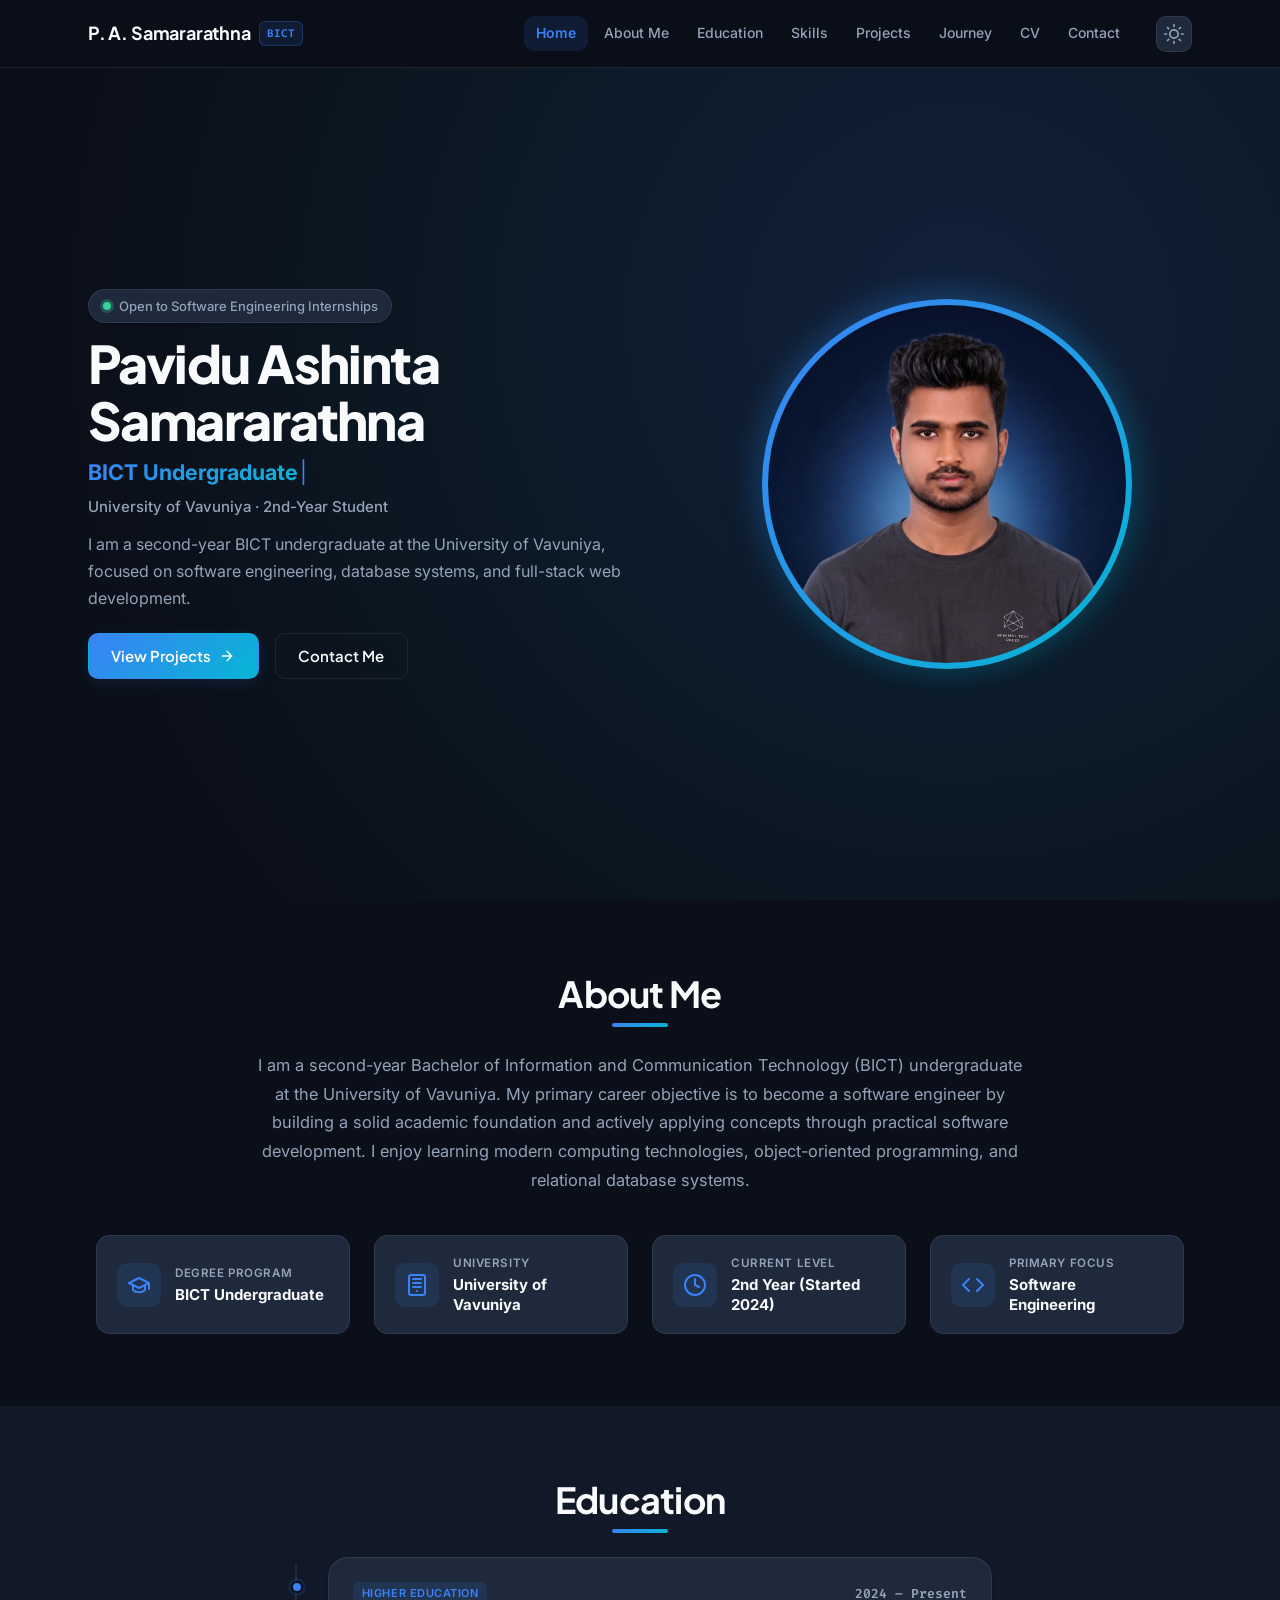
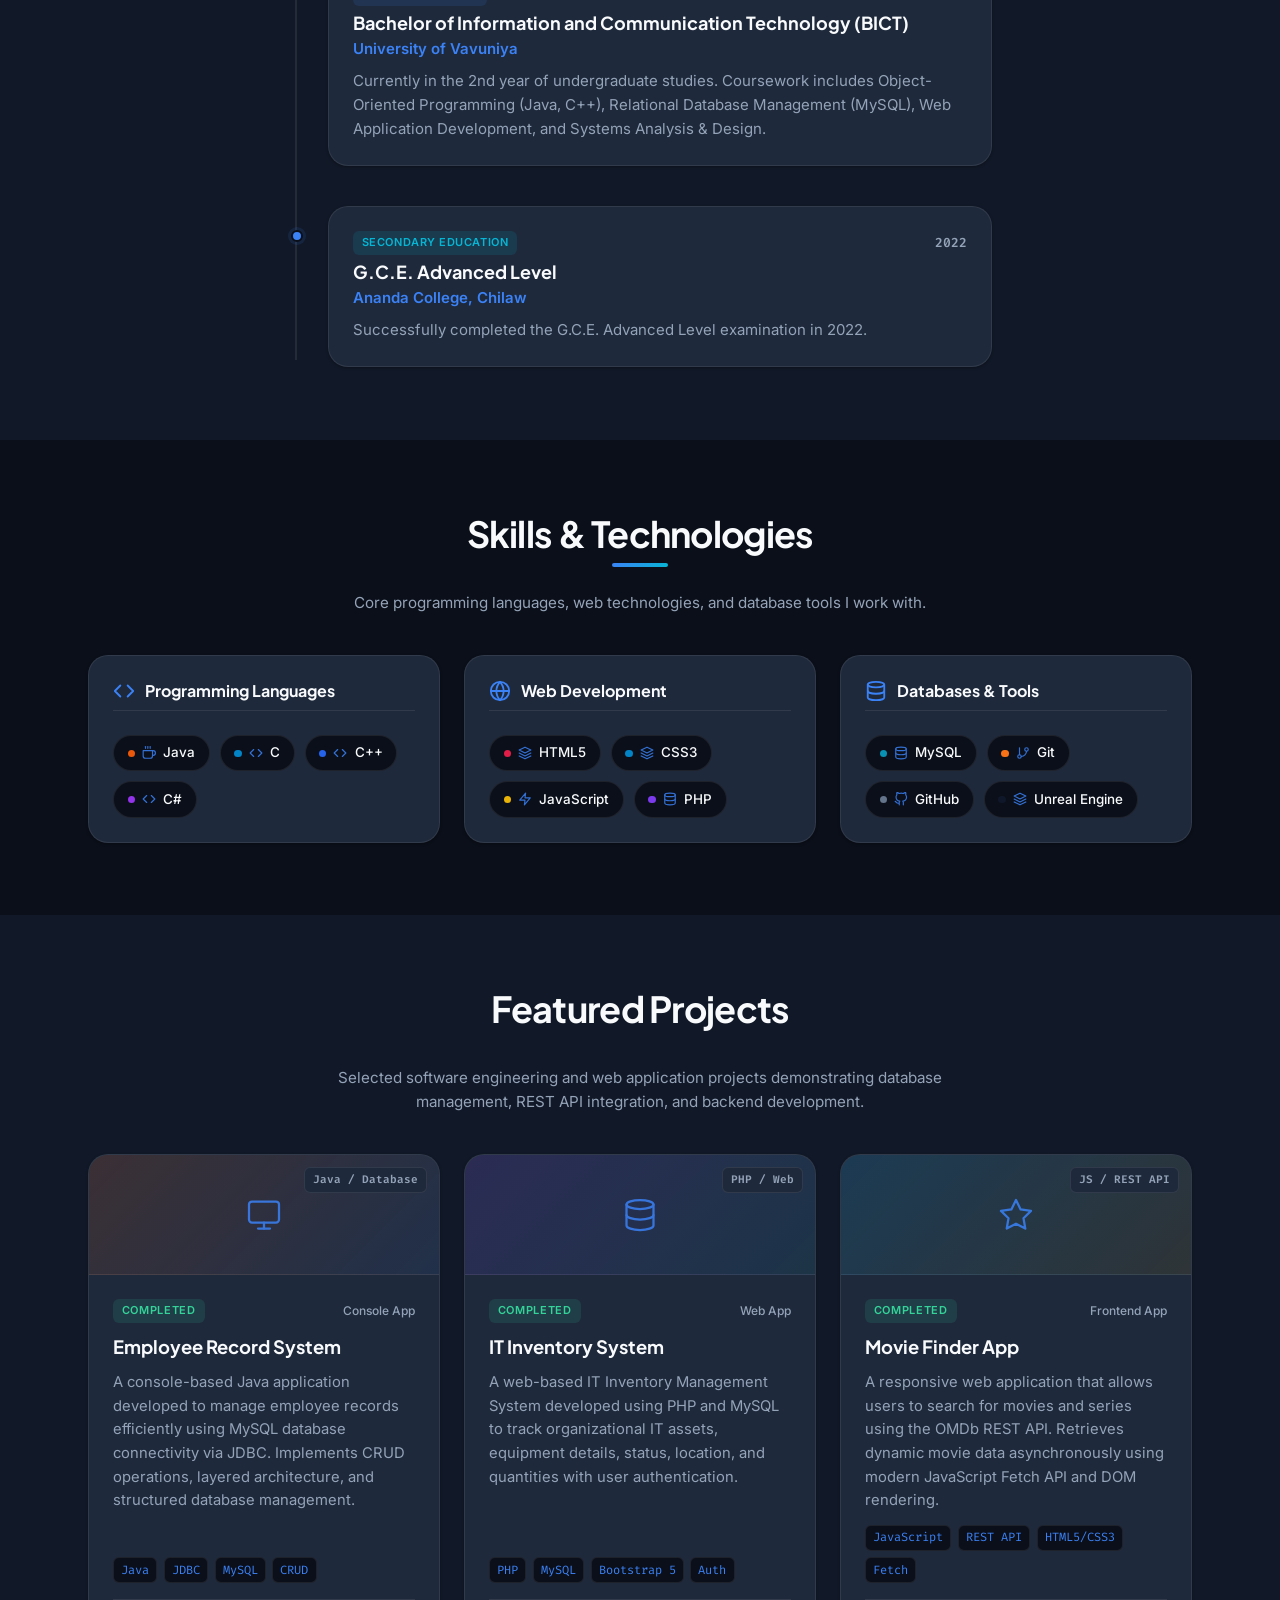
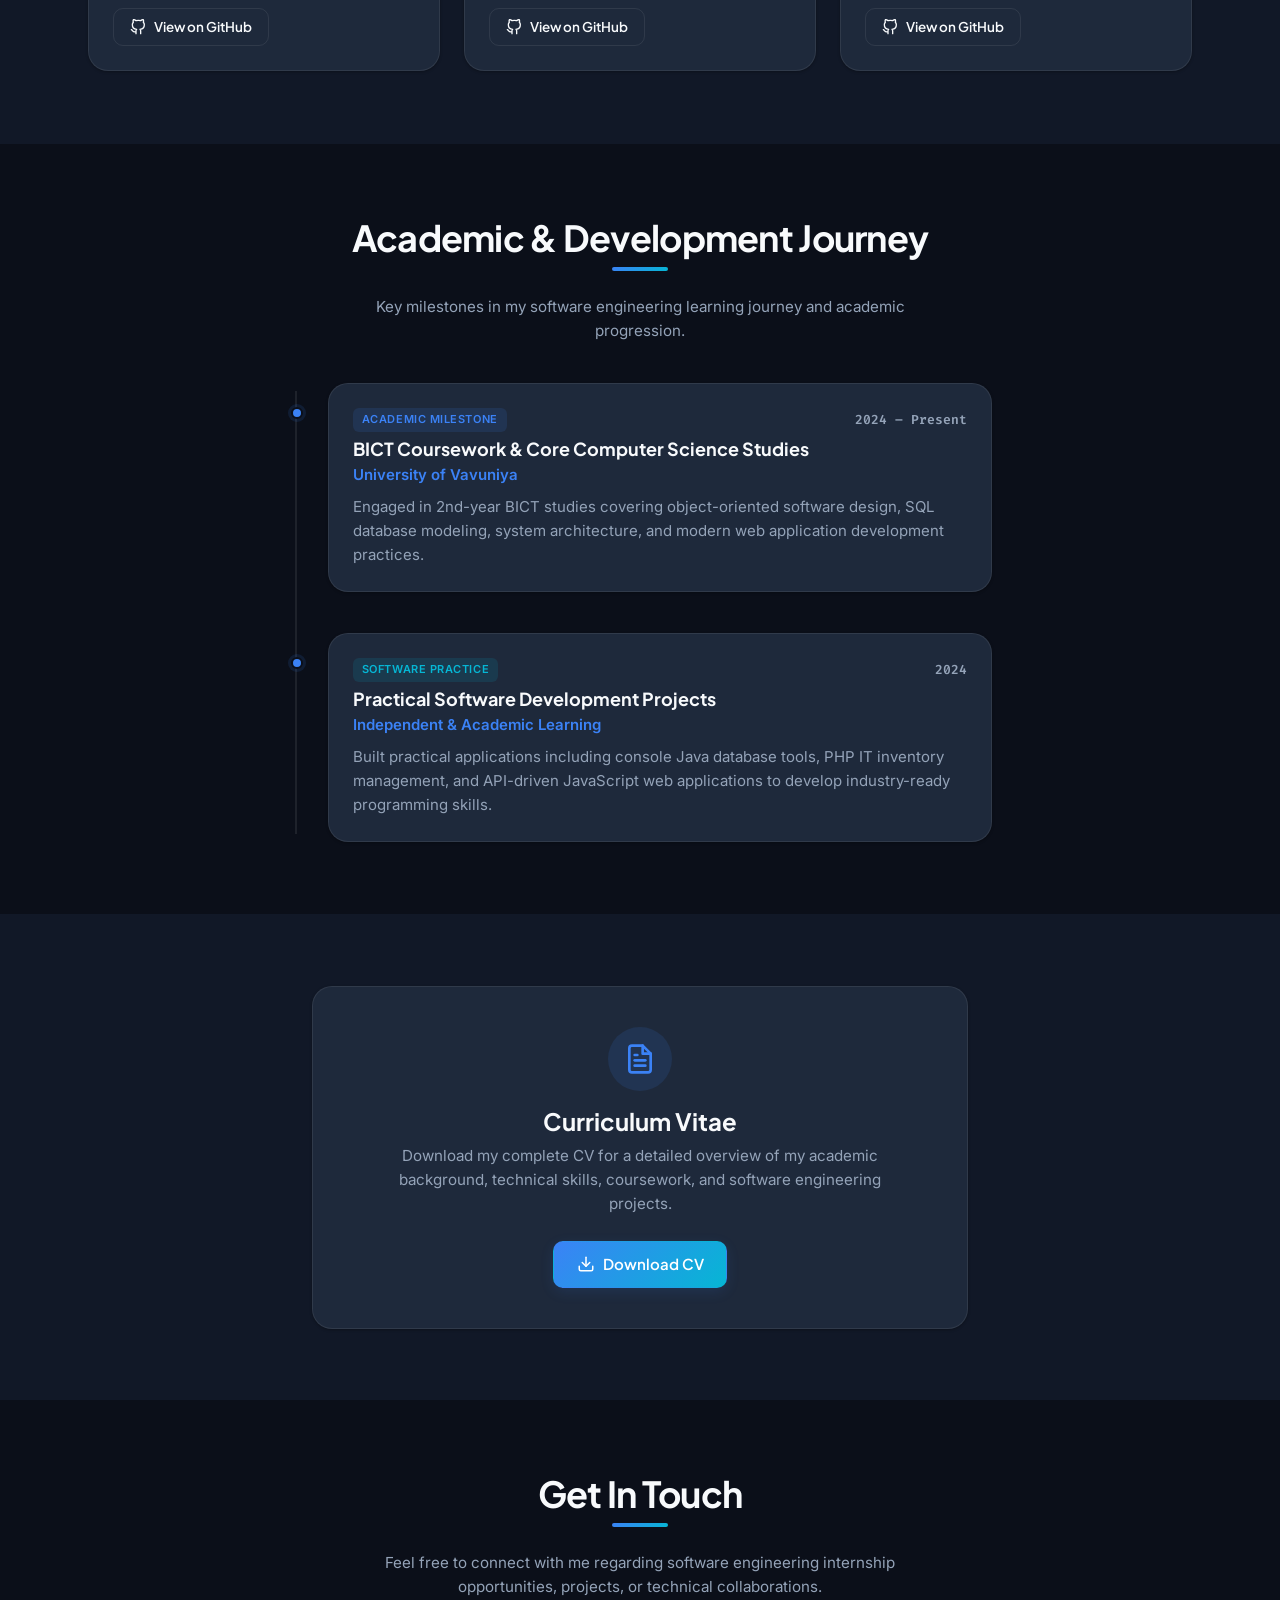
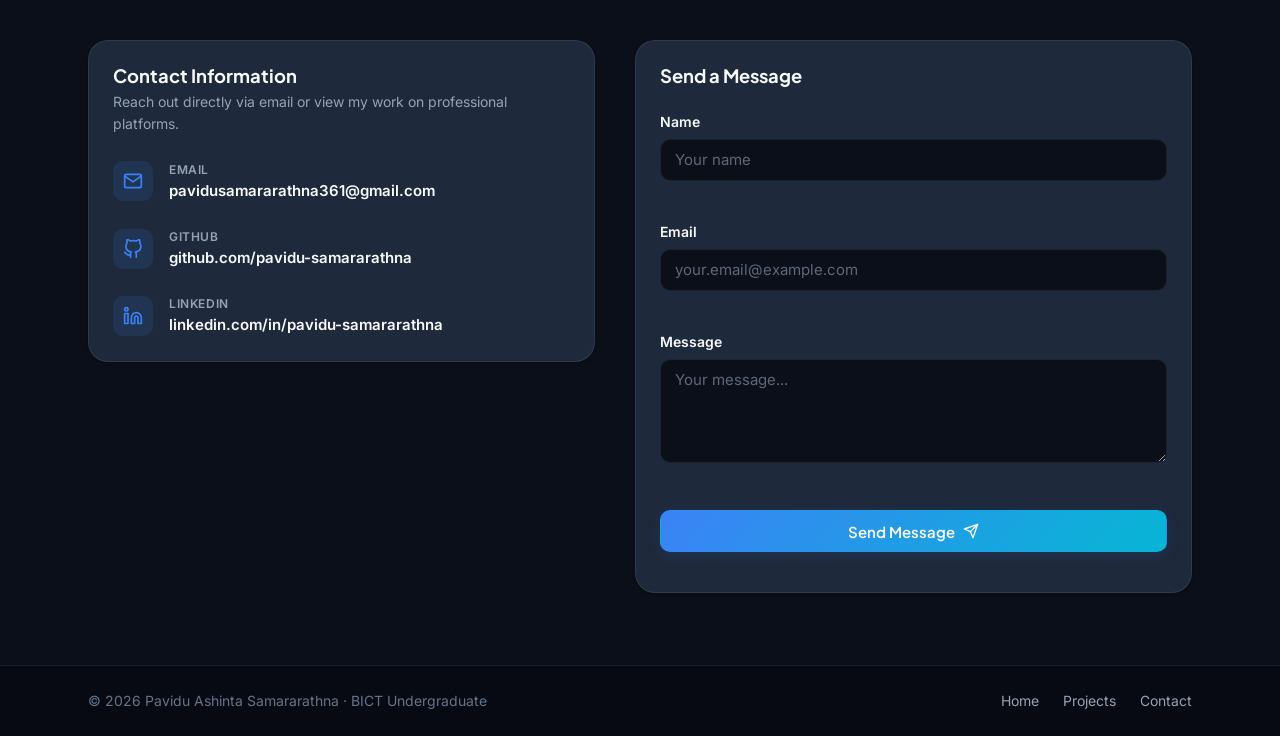
==== commit bafe6abf: "Update portfolio website" ====
--- a/Website/index.html
+++ b/Website/index.html
@@ -106,9 +106,7 @@
           <p class="hero__detail">University of Vavuniya · 2nd-Year Student</p>
           
           <p class="hero__intro">
-            I am a second-year Bachelor of Information and Communication Technology (BICT)
-            undergraduate focusing on software engineering principles, database systems,
-            and full-stack web application development.
+            I am a second-year BICT undergraduate at the University of Vavuniya, focused on software engineering, database systems, and full-stack web development.
           </p>
 
           <div class="hero__actions">
@@ -127,8 +125,8 @@
               src="images/profile.png"
               alt="Pavidu Ashinta Samararathna"
               class="hero__image"
-              width="288"
-              height="288"
+              width="370"
+              height="370"
             >
           </div>
         </div>
@@ -225,11 +223,10 @@
                 <span class="timeline__badge timeline__badge--secondary">Secondary Education</span>
                 <time class="timeline__date" datetime="2022">2022</time>
               </div>
-              <h3 class="timeline__title">G.C.E. Advanced Level — Technology Stream</h3>
+              <h3 class="timeline__title">G.C.E. Advanced Level</h3>
               <p class="timeline__org">Ananda College, Chilaw</p>
-              <p class="timeline__desc">
-                Successfully completed G.C.E. Advanced Level examination in the Technology Stream, establishing fundamental knowledge 
-                in engineering technology, science for technology, and information technology.
+			  <p class="timeline__desc">
+                Successfully completed the G.C.E. Advanced Level examination in 2022.
               </p>
             </div>
           </article>
--- a/Website/css/style.css
+++ b/Website/css/style.css
@@ -127,6 +127,7 @@
   line-height: var(--line-height);
   color: var(--color-text);
   background-color: var(--color-bg);
+  padding-top: var(--header-height);
   -webkit-font-smoothing: antialiased;
   -moz-osx-font-smoothing: grayscale;
   transition: background-color var(--transition), color var(--transition);
@@ -246,9 +247,12 @@
    Header & Navigation Bar
    ======================================== */
 .site-header {
-  position: sticky;
+  position: fixed;
   top: 0;
-  z-index: 100;
+  left: 0;
+  right: 0;
+  width: 100%;
+  z-index: 1000;
   background: var(--color-header-bg);
   backdrop-filter: blur(12px);
   -webkit-backdrop-filter: blur(12px);
@@ -490,7 +494,7 @@
   min-height: calc(100vh - var(--header-height));
   display: flex;
   align-items: center;
-  padding-block: var(--spacing-xl);
+  padding-block: var(--spacing-lg);
   background: var(--gradient-glow);
   position: relative;
   overflow: hidden;
@@ -498,13 +502,13 @@
 
 .hero {
   display: grid;
-  grid-template-columns: 1.2fr 1fr;
-  gap: clamp(2rem, 5vw, 4rem);
+  grid-template-columns: 1.15fr 1fr;
+  gap: clamp(2rem, 4vw, 3.5rem);
   align-items: center;
 }
 
 .hero__content {
-  max-width: 38rem;
+  max-width: 40rem;
 }
 
 .hero__status {
@@ -518,7 +522,7 @@
   font-size: 0.8125rem;
   font-weight: 500;
   color: var(--color-text-muted);
-  margin-bottom: var(--spacing-md);
+  margin-bottom: 0.75rem;
   box-shadow: var(--shadow-sm);
 }
 
@@ -541,7 +545,7 @@
   font-size: clamp(2.25rem, 5vw, 3.25rem);
   font-weight: 800;
   line-height: 1.1;
-  margin-bottom: var(--spacing-xs);
+  margin-bottom: 0.35rem;
   letter-spacing: -0.03em;
 }
 
@@ -551,7 +555,7 @@
   min-height: 2rem;
   display: flex;
   align-items: center;
-  margin-bottom: 0.25rem;
+  margin-bottom: 0.35rem;
 }
 
 /* Typewriter Effect */
@@ -580,13 +584,13 @@
 .hero__detail {
   font-size: 0.9375rem;
   color: var(--color-text-muted);
-  margin-bottom: var(--spacing-md);
+  margin-bottom: 0.75rem;
   font-weight: 500;
 }
 
 .hero__intro {
   color: var(--color-text-muted);
-  margin-bottom: var(--spacing-lg);
+  margin-bottom: 1.25rem;
   font-size: 1rem;
   line-height: 1.7;
 }
@@ -606,7 +610,7 @@
 .hero__image-frame {
   position: relative;
   width: 100%;
-  max-width: 18rem;
+  max-width: 370px;
   aspect-ratio: 1;
   border-radius: 50%;
   padding: 6px;
@@ -1277,6 +1281,9 @@
 @media (max-width: 1024px) {
   .about__grid {
     grid-template-columns: repeat(2, minmax(0, 1fr));
+  }
+  .hero__image-frame {
+    max-width: 310px;
   }
 }
 
@@ -1358,7 +1365,7 @@
   }
 
   .hero__image-frame {
-    max-width: 13rem;
+    max-width: 250px;
   }
 
   .site-footer__inner {
@@ -1385,4 +1392,14 @@
   .btn {
     width: 100%;
   }
-}
+
+  .hero__image-frame {
+    max-width: 210px;
+  }
+}
+
+@media (max-width: 375px) {
+  .hero__image-frame {
+    max-width: 180px;
+  }
+}
